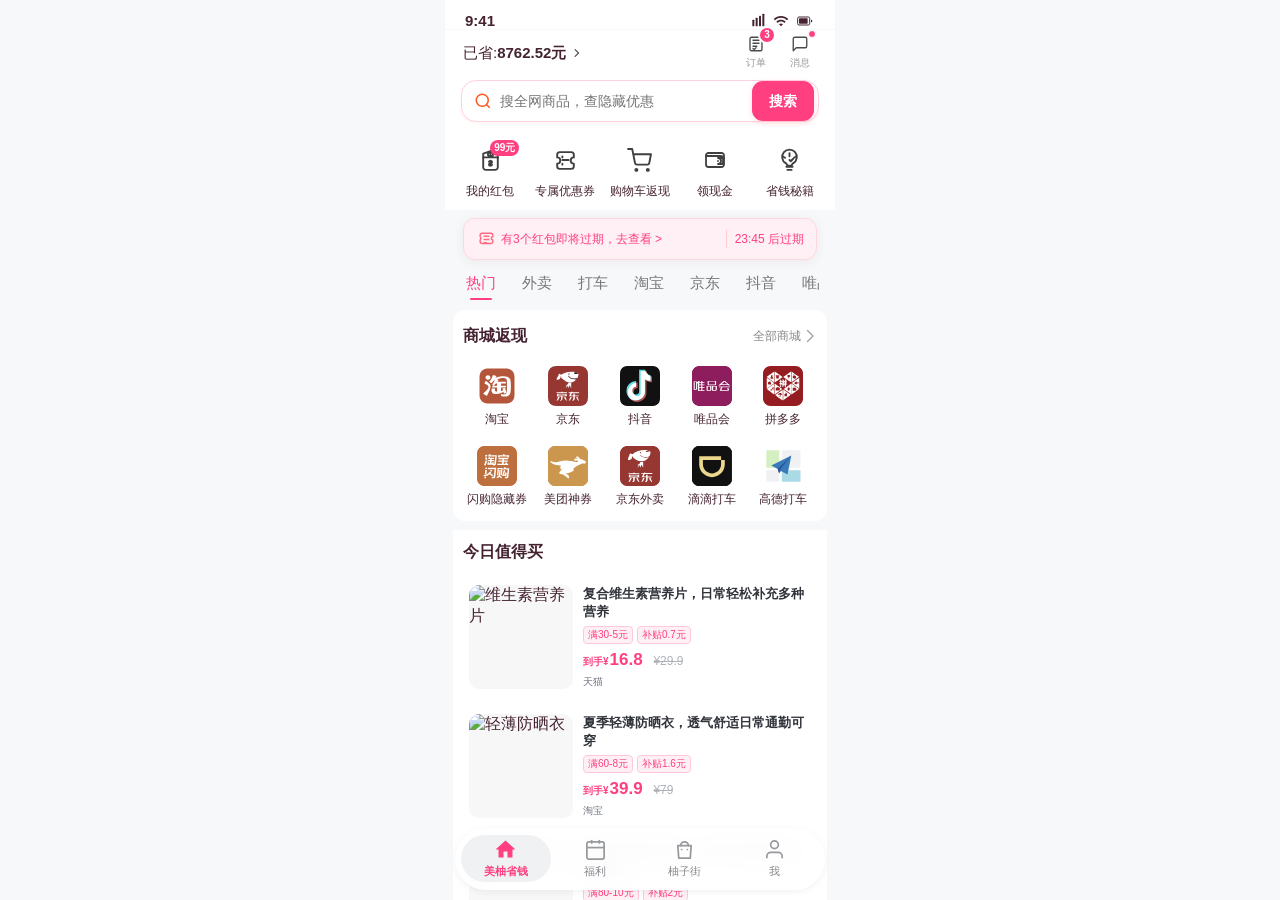
==== index.html @ 043bbef3 "feat: publish meiyou savings prototype" ====
<!DOCTYPE html>
<html lang="zh-CN">
<head>
<meta charset="UTF-8">
<meta name="viewport" content="width=device-width, initial-scale=1.0, maximum-scale=1.0, user-scalable=no">
<title>美柚省钱</title>
<link rel="stylesheet" href="src/styles/modules/base.css">
<link rel="stylesheet" href="src/styles/components/global-header-actions.css">
<link rel="stylesheet" href="src/styles/modules/life.css">
<link rel="stylesheet" href="src/styles/modules/home.css">
<link rel="stylesheet" href="src/styles/modules/mall.css">
<link rel="stylesheet" href="src/styles/modules/subsidy.css">
<link rel="stylesheet" href="src/styles/modules/mine.css">
<link rel="stylesheet" href="src/styles/modules/wallet.css">
<link rel="stylesheet" href="src/styles/modules/pending-orders.css">
<link rel="stylesheet" href="src/styles/modules/withdrawn-details.css">
<link rel="stylesheet" href="src/styles/modules/cashback-red-packets.css">
<link rel="stylesheet" href="src/styles/modules/exclusive-coupon.css">
<link rel="stylesheet" href="src/styles/modules/exclusive-coupon-overrides.css">
<link rel="stylesheet" href="src/styles/modules/states.css">
<!-- Consolidated styles provide the base; the theme layer intentionally loads last. -->
<link rel="stylesheet" href="src/styles/app.css">
<link rel="stylesheet" href="src/styles/modules/theme.css">
<link rel="stylesheet" href="src/styles/modules/search.css">
<link rel="stylesheet" href="src/styles/modules/product-detail.css">
</head>
<body>

<div class="status-bar">
  <span>9:41</span>
  <div class="status-icons">
    <svg viewBox="0 0 24 24" width="16" height="16" fill="currentColor"><rect x="2" y="10" width="3" height="10" rx="1"/><rect x="7" y="7" width="3" height="13" rx="1"/><rect x="12" y="4" width="3" height="16" rx="1"/><rect x="17" y="1" width="3" height="19" rx="1"/></svg>
    <svg viewBox="0 0 24 24" width="16" height="16" fill="currentColor"><path d="M1 9l2 2c4.97-4.97 13.03-4.97 18 0l2-2C16.93 2.93 7.08 2.93 1 9zm8 8l3 3 3-3c-1.65-1.66-4.34-1.66-6 0zm-4-4l2 2c2.76-2.76 7.24-2.76 10 0l2-2C15.14 9.14 8.87 9.14 5 13z"/></svg>
    <svg viewBox="0 0 24 24" width="20" height="16" fill="none" stroke="currentColor" stroke-width="1.5"><rect x="1" y="6" width="18" height="12" rx="2"/><rect x="3" y="8" width="13" height="8" rx="1" fill="currentColor" stroke="none"/><path d="M21 10v4a2 2 0 000-4z" fill="currentColor" stroke="none"/></svg>
  </div>
</div>

<div class="header">
  <div class="savings">已省: <strong>8762.52元</strong><span class="savings-chevron" aria-hidden="true"><svg viewBox="0 0 16 16" fill="none"><path d="m5.5 3.5 4.5 4.5-4.5 4.5"/></svg></span></div>
</div>

<div class="search-bar">
  <div class="search-inner">
    <svg viewBox="0 0 24 24" width="18" height="18" fill="none" stroke="#aaa" stroke-width="2"><circle cx="11" cy="11" r="8"/><line x1="21" y1="21" x2="16.65" y2="16.65"/></svg>
    <input type="text" placeholder="搜全网商品，查隐藏优惠" readonly>
    <svg class="search-camera" viewBox="0 0 24 24" fill="none" stroke="currentColor" stroke-width="1.8" stroke-linecap="round" stroke-linejoin="round" aria-label="拍照搜索"><path d="M4 7h3l1.5-2h7L17 7h3a2 2 0 0 1 2 2v9a2 2 0 0 1-2 2H4a2 2 0 0 1-2-2V9a2 2 0 0 1 2-2Z"/><circle cx="12" cy="13" r="3.5"/></svg>
    <button class="search-btn">搜索</button>
  </div>
</div>

<!-- 底部导航对应的页面内容 -->
<div id="page-home" class="tab-page active">
<div class="content">

<div class="quick-nav">
  <div class="quick-nav-grid">
    <div class="nav-item">
      <div class="nav-icon">
        <svg viewBox="0 0 24 24" fill="none" stroke="currentColor" stroke-width="1.8" stroke-linecap="round" stroke-linejoin="round" aria-label="我的红包"><path d="M5 5.5 12 3l7 2.5v13A2.5 2.5 0 0 1 16.5 21h-9A2.5 2.5 0 0 1 5 18.5v-13Z"/><path d="M5 9h14M12 3v6M9.5 6.2c0-1 .8-1.8 1.8-1.8.3 0 .5.1.7.2.2-.1.4-.2.7-.2 1 0 1.8.8 1.8 1.8 0 1.2-1.5 1.8-2.5 2-1-.2-2.5-.8-2.5-2Z"/><path d="M12 12.2v4.2M10.5 13.2c.4-.7 1-.9 1.5-.9.8 0 1.5.5 1.5 1.2s-.7 1.2-1.5 1.2-1.5.5-1.5 1.2.7 1.2 1.5 1.2c.6 0 1.2-.3 1.5-.9"/></svg>
        <span class="badge">99元</span>
      </div>
      <span class="nav-label">我的红包</span>
    </div>
    <div class="nav-item">
      <div class="nav-icon">
        <svg viewBox="0 0 24 24" fill="none" stroke="currentColor" stroke-width="1.7" stroke-linecap="round" stroke-linejoin="round" aria-label="购物券"><path d="M4 6.5A2.5 2.5 0 0 1 6.5 4h11A2.5 2.5 0 0 1 20 6.5V9a2.5 2.5 0 0 0 0 6v2.5a2.5 2.5 0 0 1-2.5 2.5h-11A2.5 2.5 0 0 1 4 17.5V15a2.5 2.5 0 0 0 0-6Z"/><path d="M9 8v1M9 15v1M9 11.5h6"/></svg>
      </div>
      <span class="nav-label">专属优惠券</span>
    </div>
    <div class="nav-item">
      <div class="nav-icon">
        <svg viewBox="0 0 24 24" fill="none" stroke="currentColor" stroke-width="1.5">
          <circle cx="9" cy="21" r="1"/>
          <circle cx="20" cy="21" r="1"/>
          <path d="M1 1h4l2.68 13.39a2 2 0 0 0 2 1.61h9.72a2 2 0 0 0 2-1.61L23 6H6"/>
        </svg>
      </div>
      <span class="nav-label">购物车返现</span>
    </div>
    <div class="nav-item">
      <div class="nav-icon">
        <svg viewBox="0 0 24 24" fill="none" stroke="currentColor" stroke-width="1.5">
          <path d="M3 7.5A2.5 2.5 0 0 1 5.5 5h13A2.5 2.5 0 0 1 21 7.5v9a2.5 2.5 0 0 1-2.5 2.5h-13A2.5 2.5 0 0 1 3 16.5z"/>
          <path d="M3 8h14.5A2.5 2.5 0 0 1 20 10.5V16h-5a3 3 0 0 0 0-6h6M15 13h.01"/>
        </svg>
      </div>
      <span class="nav-label">领现金</span>
    </div>
    <div class="nav-item">
      <div class="nav-icon">
        <svg viewBox="0 0 24 24" fill="none" stroke="currentColor" stroke-width="1.8" stroke-linecap="round" stroke-linejoin="round" aria-label="省钱秘籍">
          <path d="M9 18h6M10 21h4"/>
          <path d="M8.3 14.5A7 7 0 1 1 15.7 14.5c-.9.7-1.5 1.5-1.7 2.5h-4c-.2-1-.8-1.8-1.7-2.5Z"/>
          <path d="M12 5v3M5.6 8.2l2.1 1.2M18.4 8.2l-2.1 1.2M12 11.5l1.2 1.2 2.3-2.4"/>
        </svg>
      </div>
      <span class="nav-label">省钱秘籍</span>
    </div>
  </div>
</div>

<div class="alert-banner">
  <span class="alert-text"><span class="alert-icon alert-coupon" aria-hidden="true"><svg viewBox="0 0 24 24" fill="none"><path d="M4 6.5A2.5 2.5 0 0 1 6.5 4h11A2.5 2.5 0 0 1 20 6.5v2a2 2 0 0 0 0 4v2a2.5 2.5 0 0 1-2.5 2.5h-11A2.5 2.5 0 0 1 4 14.5v-2a2 2.5 0 0 0 0-4v-2Z"/><path d="M9 8h6M9 12h6M9 16h3"/></svg></span>有3个红包即将过期，去查看 &gt;</span>
  <span class="alert-time">23:45 后过期</span>
</div>

<div class="category-tabs">
  <div class="tabs-row" id="categoryTabs">
    <span class="tab active" data-panel="panel-hot">热门</span>
    <span class="tab" data-panel="panel-waimai">外卖</span>
    <span class="tab" data-panel="panel-dache">打车</span>
    <span class="tab" data-panel="panel-taobao">淘宝</span>
    <span class="tab" data-panel="panel-jd">京东</span>
    <span class="tab" data-panel="panel-douyin">抖音</span>
    <span class="tab" data-panel="panel-vip">唯品会</span>
  </div>
</div>

<div id="panel-hot" class="tab-page active">
  <div class="section-card platform-entry-card">
    <div class="section-title home-section-heading">
      <span>商城返现</span>
      <button class="home-section-more" type="button">全部商城 <span class="home-inline-arrow" aria-hidden="true"><svg viewBox="0 0 14 22" fill="none"><path d="m4.5 5.5 5.5 5.5-5.5 5.5"/></svg></span></button>
    </div>
    <div class="icon-grid">
      <div class="icon-item"><div class="app-icon platform-icon"><img class="user-svg-icon" src="taobao.svg" alt="淘宝"></div><span class="icon-label">淘宝</span></div>
      <div class="icon-item"><div class="app-icon platform-icon"><img class="user-svg-icon" src="jd.svg" alt="京东"></div><span class="icon-label">京东</span></div>
      <div class="icon-item"><div class="app-icon platform-icon"><img class="user-svg-icon" src="douyin.svg" alt="抖音"></div><span class="icon-label">抖音</span></div>
      <div class="icon-item"><div class="app-icon platform-icon"><img class="user-svg-icon" src="vip.svg" alt="唯品会"></div><span class="icon-label">唯品会</span></div>
      <div class="icon-item"><div class="app-icon platform-icon"><img class="user-svg-icon" src="pinduoduo.svg" alt="拼多多"></div><span class="icon-label">拼多多</span></div>
    </div>
    <div class="icon-grid platform-entry-grid-second-row">
      <div class="icon-item"><div class="app-icon platform-icon"><img class="user-svg-icon" src="taobao-shanggou.svg" alt="闪购隐藏券"></div><span class="icon-label">闪购隐藏券</span></div>
      <div class="icon-item"><div class="app-icon platform-icon"><img class="user-svg-icon" src="meituan-waimai.svg" alt="美团神券"></div><span class="icon-label">美团神券</span></div>
      <div class="icon-item"><div class="app-icon platform-icon"><img class="user-svg-icon" src="jd-waimai.svg" alt="京东外卖"></div><span class="icon-label">京东外卖</span></div>
      <div class="icon-item"><div class="app-icon platform-icon"><img class="user-svg-icon" src="didi.svg" alt="滴滴打车"></div><span class="icon-label">滴滴打车</span></div>
      <div class="icon-item"><div class="app-icon platform-icon"><img class="user-svg-icon" src="gaode-dache.svg" alt="高德打车"></div><span class="icon-label">高德打车</span></div>
    </div>
  </div>
  <div class="section-card">
    <div class="section-title">今日值得买</div>
    <div class="home-product-feed">
      <article class="home-product-card">
        <div class="home-product-image"><img src="https://images.unsplash.com/photo-1584308666744-24d5c474f2ae?auto=format&amp;fit=crop&amp;w=500&amp;q=80" alt="维生素营养片"></div>
        <div class="home-product-body">
          <div class="home-product-name">复合维生素营养片，日常轻松补充多种营养</div>
          <div class="home-product-tags"><span>满30-5元</span><span>补贴0.7元</span></div>
          <div class="home-product-bottom"><div class="home-product-price"><small>到手¥</small>16.8 <span class="home-product-original">¥29.9</span></div></div>
          <div class="home-product-meta"><span class="home-product-channel"><span class="home-product-source">天猫</span></span></div>
        </div>
      </article>
      <article class="home-product-card">
        <div class="home-product-image"><img src="https://images.unsplash.com/photo-1600857544200-b2f666a9a2ec?auto=format&amp;fit=crop&amp;w=500&amp;q=80" alt="轻薄防晒衣"></div>
        <div class="home-product-body">
          <div class="home-product-name">夏季轻薄防晒衣，透气舒适日常通勤可穿</div>
          <div class="home-product-tags"><span>满60-8元</span><span>补贴1.6元</span></div>
          <div class="home-product-bottom"><div class="home-product-price"><small>到手¥</small>39.9 <span class="home-product-original">¥79</span></div></div>
          <div class="home-product-meta"><span class="home-product-channel"><span class="home-product-source">淘宝</span></span></div>
        </div>
      </article>
      <article class="home-product-card">
        <div class="home-product-image"><img src="https://images.unsplash.com/photo-1556228578-8c89e6adf883?auto=format&amp;fit=crop&amp;w=500&amp;q=80" alt="护肤洁面套装"></div>
        <div class="home-product-body">
          <div class="home-product-name">温和洁面护肤套装，清爽不紧绷适合日常使用</div>
          <div class="home-product-tags"><span>满80-10元</span><span>补贴2元</span></div>
          <div class="home-product-bottom"><div class="home-product-price"><small>到手¥</small>49 <span class="home-product-original">¥89</span></div></div>
          <div class="home-product-meta"><span class="home-product-channel"><span class="home-product-source">京东</span></span></div>
        </div>
      </article>
      <article class="home-product-card">
        <div class="home-product-image"><img src="https://images.unsplash.com/photo-1583947215259-38e31be8751f?auto=format&amp;fit=crop&amp;w=500&amp;q=80" alt="家居收纳用品"></div>
        <div class="home-product-body">
          <div class="home-product-name">桌面收纳盒组合，简洁好用让小空间更整齐</div>
          <div class="home-product-tags"><span>满20-3元</span><span>补贴0.5元</span></div>
          <div class="home-product-bottom"><div class="home-product-price"><small>到手¥</small>12.9 <span class="home-product-original">¥25.9</span></div></div>
          <div class="home-product-meta"><span class="home-product-channel"><span class="home-product-source">拼多多</span></span></div>
        </div>
      </article>
      <article class="home-product-card">
        <div class="home-product-image"><img src="https://images.unsplash.com/photo-1608248543803-ba4f8c70ae0b?auto=format&amp;fit=crop&amp;w=500&amp;q=80" alt="身体护理乳"></div>
        <div class="home-product-body">
          <div class="home-product-name">清爽身体乳，细腻滋润不黏腻的日常护理选择</div>
          <div class="home-product-tags"><span>满50-6元</span><span>补贴1.3元</span></div>
          <div class="home-product-bottom"><div class="home-product-price"><small>到手¥</small>32.5 <span class="home-product-original">¥59</span></div></div>
          <div class="home-product-meta"><span class="home-product-channel"><span class="home-product-source">唯品会</span></span></div>
        </div>
      </article>
      <article class="home-product-card">
        <div class="home-product-image"><img src="https://images.unsplash.com/photo-1542838132-92c53300491e?auto=format&amp;fit=crop&amp;w=500&amp;q=80" alt="休闲零食组合"></div>
        <div class="home-product-body">
          <div class="home-product-name">办公室休闲零食组合，追剧分享装方便囤货</div>
          <div class="home-product-tags"><span>满35-5元</span><span>补贴1元</span></div>
          <div class="home-product-bottom"><div class="home-product-price"><small>到手¥</small>24.9 <span class="home-product-original">¥45</span></div></div>
          <div class="home-product-meta"><span class="home-product-channel"><span class="home-product-source">抖音</span></span></div>
        </div>
      </article>
      <article class="home-product-card">
        <div class="home-product-image"><img src="https://images.unsplash.com/photo-1556911220-bff31c812dba?auto=format&amp;fit=crop&amp;w=500&amp;q=80" alt="厨房收纳用品"></div>
        <div class="home-product-body">
          <div class="home-product-name">厨房置物收纳架，台面整洁好拿取不占空间</div>
          <div class="home-product-tags"><span>满30-4元</span><span>补贴0.8元</span></div>
          <div class="home-product-bottom"><div class="home-product-price"><small>到手¥</small>18.9 <span class="home-product-original">¥39.9</span></div></div>
          <div class="home-product-meta"><span class="home-product-channel"><span class="home-product-source">淘宝闪购</span></span></div>
        </div>
      </article>
      <article class="home-product-card">
        <div class="home-product-image"><img src="https://images.unsplash.com/photo-1585232351009-aa87416fca90?auto=format&amp;fit=crop&amp;w=500&amp;q=80" alt="便携保温杯"></div>
        <div class="home-product-body">
          <div class="home-product-name">便携保温杯，通勤随身携带轻巧不漏水</div>
          <div class="home-product-tags"><span>满50-6元</span><span>补贴1.2元</span></div>
          <div class="home-product-bottom"><div class="home-product-price"><small>到手¥</small>29.9 <span class="home-product-original">¥69</span></div></div>
          <div class="home-product-meta"><span class="home-product-channel"><span class="home-product-source">京东</span></span></div>
        </div>
      </article>
      <article class="home-product-card">
        <div class="home-product-image"><img src="https://images.unsplash.com/photo-1556228720-195a672e8a03?auto=format&amp;fit=crop&amp;w=500&amp;q=80" alt="护手霜礼盒"></div>
        <div class="home-product-body">
          <div class="home-product-name">滋润护手霜礼盒，清新香气适合随身补涂</div>
          <div class="home-product-tags"><span>满40-5元</span><span>补贴1元</span></div>
          <div class="home-product-bottom"><div class="home-product-price"><small>到手¥</small>25 <span class="home-product-original">¥49</span></div></div>
          <div class="home-product-meta"><span class="home-product-channel"><span class="home-product-source">唯品会</span></span></div>
        </div>
      </article>
      <article class="home-product-card">
        <div class="home-product-image"><img src="https://images.unsplash.com/photo-1540518614846-7eded433c457?auto=format&amp;fit=crop&amp;w=500&amp;q=80" alt="柔软家居四件套"></div>
        <div class="home-product-body">
          <div class="home-product-name">柔软亲肤家居四件套，舒适睡眠换季好选择</div>
          <div class="home-product-tags"><span>满100-15元</span><span>补贴2.4元</span></div>
          <div class="home-product-bottom"><div class="home-product-price"><small>到手¥</small>59.9 <span class="home-product-original">¥129</span></div></div>
          <div class="home-product-meta"><span class="home-product-channel"><span class="home-product-source">拼多多</span></span></div>
        </div>
      </article>
    </div>
  </div>
</div>

<div id="panel-waimai" class="tab-page">
  <div class="waimai-page">
    <section class="waimai-section">
      <div class="waimai-section-head"><span class="waimai-head-icon"><svg viewBox="0 0 24 24"><path d="M7 3h10l2 3v14H5V6l2-3Zm0 5h10M9 3v5m6-5v5"/></svg></span><strong>天降红包</strong><small>手慢无</small></div>
      <div class="waimai-red-grid">
        <article class="waimai-red-card">
          <span class="waimai-brand"><img src="taobao-shanggou.svg" alt="淘宝闪购">淘宝闪购</span>
          <div class="waimai-red-copy"><span class="label">最高</span><b><small>¥</small>14</b><p>满15元立减</p></div>
          <button class="waimai-claim" type="button">马上抢</button>
        </article>
        <article class="waimai-red-card">
          <span class="waimai-brand"><img src="meituan-waimai.svg" alt="美团外卖">美团外卖</span>
          <div class="waimai-red-copy"><span class="label">最高</span><b><small>¥</small>288</b><p>惊喜红包</p></div>
          <button class="waimai-claim" type="button">马上抢</button>
        </article>
      </div>
    </section>

    <section class="waimai-section">
      <div class="waimai-section-head"><span class="waimai-head-icon waimai-head-icon-fire" aria-hidden="true"><svg viewBox="0 0 24 24" fill="none" stroke="currentColor" stroke-width="1.8" stroke-linecap="round" stroke-linejoin="round"><path d="M12.2 21c4.2 0 7.3-2.7 7.3-6.7 0-3.1-1.8-5.5-4.1-7.8.1 2-1 3.4-2.5 4.3.2-3.5-1.5-6.7-4.8-8.8.3 3.1-2.7 5.1-3.1 8.6C4.5 15.4 7.3 21 12.2 21Z"/><path d="M12 21c-1.9-1.1-2.8-2.7-2.6-4.5.1-1.1.7-2.1 1.8-3.1.2 1.2.8 2.1 1.8 2.7.9-.8 1.3-1.8 1.2-3.1 1.1 1.3 1.6 2.5 1.5 3.7-.2 1.9-1.4 3.5-3.7 4.3Z"/></svg></span><strong>今日必抢</strong></div>
      <div class="waimai-today-grid">
        <article class="waimai-feature">
          <span class="waimai-brand"><img src="meituan-waimai.svg" alt="甄选好店">甄选好店</span>
          <strong>¥13 <small style="font-size:11px;color:#a07e6c;">满28可用</small></strong>
          <p>大额神券直降</p>
          <span class="waimai-feature-button">GO <span class="home-inline-arrow" aria-hidden="true"><svg viewBox="0 0 14 22" fill="none"><path d="m4.5 5.5 5.5 5.5-5.5 5.5"/></svg></span></span>
        </article>
        <div class="waimai-side-grid">
          <article class="waimai-side-card green">
            <span class="waimai-brand"><img src="taobao-shanggou.svg" alt="奶茶免单卡">奶茶免单卡</span>
            <strong>限时立减</strong><span class="side-button">去看看 <span class="home-inline-arrow" aria-hidden="true"><svg viewBox="0 0 14 22" fill="none"><path d="m4.5 5.5 5.5 5.5-5.5 5.5"/></svg></span></span>
          </article>
          <article class="waimai-side-card yellow">
            <span class="waimai-brand"><img src="meituan-waimai.svg" alt="零食专场">零食专场</span>
            <strong>满18减18元</strong><span class="side-button">去看看 <span class="home-inline-arrow" aria-hidden="true"><svg viewBox="0 0 14 22" fill="none"><path d="m4.5 5.5 5.5 5.5-5.5 5.5"/></svg></span></span>
          </article>
        </div>
      </div>
    </section>

    <section class="waimai-section" style="padding:9px;">
      <div class="waimai-list">
        <article class="waimai-list-card">
          <div class="waimai-list-art"><img src="jd-waimai.svg" alt="京东外卖"></div>
          <div class="waimai-list-copy"><span class="source">京东外卖</span><strong>满15立减10元红包</strong></div>
          <button class="waimai-list-button" type="button">马上抢</button>
        </article>
        <article class="waimai-list-card">
          <div class="waimai-list-art"><img src="taobao-shanggou.svg" alt="淘宝闪购"></div>
          <div class="waimai-list-copy"><span class="source">淘宝闪购</span><strong>超市好物，爆款低价</strong></div>
          <button class="waimai-list-button" type="button">去捡漏</button>
        </article>
        <article class="waimai-list-card">
          <div class="waimai-list-art"><img src="taobao-shanggou.svg" alt="淘宝闪购"></div>
          <div class="waimai-list-copy"><span class="source">淘宝闪购</span><strong>夜宵免单，20:00开抢</strong></div>
          <button class="waimai-list-button" type="button">去看看</button>
        </article>
      </div>
    </section>
  </div>
</div>
<div id="panel-dache" class="tab-page">
  <div class="page-placeholder">打车优惠内容</div>
</div>
<div id="panel-taobao" class="tab-page">
  <div class="page-placeholder">淘宝专区内容</div>
</div>
<div id="panel-jd" class="tab-page">
  <div class="page-placeholder">京东专区内容</div>
</div>
<div id="panel-douyin" class="tab-page">
  <div class="page-placeholder">抖音专区内容</div>
</div>
<div id="panel-vip" class="tab-page">
  <div class="page-placeholder">唯品会专区内容</div>
</div>

</div><!-- end content -->
</div><!-- end page-home -->

<div id="page-life" class="tab-page">
  <div class="content" style="padding:0;background:#f5f5f5;overflow-y:auto;">
    <div class="life-new">
      <div class="life-top">
        <div class="life-location" id="lifeLocation" role="button" tabindex="0">
          <svg width="15" height="15" viewBox="0 0 24 24" fill="none" stroke="currentColor" stroke-width="2"><path d="M20 10c0 5-8 12-8 12S4 15 4 10a8 8 0 1 1 16 0Z"/><circle cx="12" cy="10" r="2.5"/></svg>
          <span id="locationText">集美区</span><span class="life-location-chevron" aria-hidden="true"><svg viewBox="0 0 12 12" fill="none"><path d="m3 4.5 3 3 3-3"/></svg></span>
        </div>
        <div class="life-search" role="search">
          <svg width="16" height="16" viewBox="0 0 24 24" fill="none" stroke="currentColor" stroke-width="2"><circle cx="11" cy="11" r="8"/><path d="m21 21-4-4"/></svg>
          <span id="lifeSearchText">搜附近商家和外卖</span>
          <button id="lifeSearchButton" type="button">搜索</button>
        </div>
      </div>

      <div class="life-banner">
        <div class="life-ad-copy">
          <span class="life-ad-kicker">美柚生活福利</span>
          <div class="life-banner-title">外卖返现，餐餐省</div>
          <div class="life-banner-sub">精选附近好店 · 下单即享优惠</div>
        </div>
        <div class="life-ad-art" aria-hidden="true"><svg viewBox="0 0 120 92" fill="none"><path d="M22 17h61l-6 49H29L22 17Z" fill="rgba(255,255,255,.22)"/><path d="M29 29h47M32 41h38M35 53h18" stroke="#fff" stroke-width="3" stroke-linecap="round" opacity=".9"/><circle cx="91" cy="25" r="17" fill="#fff" fill-opacity=".22"/><path d="M85 25h12M91 19v12" stroke="#fff" stroke-width="3" stroke-linecap="round"/><path d="m79 67 10 10 21-27" stroke="#fff" stroke-width="5" stroke-linecap="round" stroke-linejoin="round"/></svg></div>
      </div>

      <div class="life-tags">
        <div class="life-tags-row" id="lifeTags">
          <span class="life-tag active" data-type="全部">全部</span>
          <span class="life-tag" data-type="快餐简餐">快餐简餐</span>
          <span class="life-tag" data-type="全球美食">全球美食</span>
          <span class="life-tag" data-type="地方菜系">地方菜系</span>
          <span class="life-tag" data-type="火锅烧烤">火锅烧烤</span>
          <span class="life-tag" data-type="甜品饮品">甜品饮品</span>
        </div>
      </div>

      <div class="life-filters" id="lifeFilters">
        <span class="life-filter active" data-filter="推荐"><span>推荐</span><span class="life-filter-chevron" aria-hidden="true"><svg viewBox="0 0 12 12" fill="none"><path d="m3 4.5 3 3 3-3"/></svg></span></span>
        <span class="life-filter" data-filter="高返利"><svg class="life-filter-icon" viewBox="0 0 24 24" aria-hidden="true"><path d="M12.2 21c4.2 0 7.3-2.7 7.3-6.7 0-3.1-1.8-5.5-4.1-7.8.1 2-1 3.4-2.5 4.3.2-3.5-1.5-6.7-4.8-8.8.3 3.1-2.7 5.1-3.1 8.6C4.5 15.4 7.3 21 12.2 21Z"/><path d="M12 21c-1.9-1.1-2.8-2.7-2.6-4.5.1-1.1.7-2.1 1.8-3.1.2 1.2.8 2.1 1.8 2.7.9-.8 1.3-1.8 1.2-3.1 1.1 1.3 1.6 2.5 1.5 3.7-.2 1.9-1.4 3.5-3.7 4.3Z"/></svg> 高返利</span>
        <span class="life-filter" data-filter="无需评价">无需评价</span>
        <span class="life-filter" data-filter="附近3km">附近3km</span>
        <span class="life-filter-spacer"></span>
        <span class="life-filter" data-filter="筛选"><span>筛选</span><span class="life-filter-chevron" aria-hidden="true"><svg viewBox="0 0 12 12" fill="none"><path d="m3 4.5 3 3 3-3"/></svg></span></span>
      </div>

      <div class="life-section-title">附近商家 <span style="color:#ff6b35;font-size:12px;font-weight:500;">5元吃外卖</span></div>
      <div class="life-feed" id="lifeFeed">
        <div class="life-card" data-type="快餐简餐">
          <div class="life-card-image"><img src="https://images.unsplash.com/photo-1513104890138-7c749659a591?auto=format&fit=crop&w=180&q=80" alt="披萨美食"></div>
          <div class="life-card-main"><div class="life-card-name">灶北北·炖罐·盖码饭（软三店）</div><div class="life-card-meta"><span>京东外卖 · 17:00-20:00可抢</span><span>距您2.0km</span></div><div class="life-card-tags"><span class="life-card-tag">新人全额返</span><span class="life-card-tag">满20返20</span></div><div class="life-card-footer"><span class="life-card-return">还剩 <b>1份</b></span></div></div>
        </div>
        <div class="life-card" data-type="地方菜系">
          <div class="life-card-image"><img src="https://images.unsplash.com/photo-1563245372-f21724e3856d?auto=format&fit=crop&w=180&q=80" alt="米粉美食"></div>
          <div class="life-card-main"><div class="life-card-name">黄采采·桂林米粉（集美软件园店）</div><div class="life-card-meta"><span>美团 · 全天可抢</span><span>距您2.5km</span></div><div class="life-card-tags"><span class="life-card-tag">无实付要求</span><span class="life-card-tag green">新人返利</span></div><div class="life-card-footer"><span class="life-card-return">共 <b>2个活动</b></span></div></div>
        </div>
        <div class="life-card" data-type="火锅烧烤">
          <div class="life-card-image"><img src="https://images.unsplash.com/photo-1544025162-d76694265947?auto=format&fit=crop&w=180&q=80" alt="烧烤美食"></div>
          <div class="life-card-main"><div class="life-card-name">炭火烧烤·夜宵专场</div><div class="life-card-meta"><span>饿了么 · 18:00-23:59</span><span>距您1.8km</span></div><div class="life-card-tags"><span class="life-card-tag">满30返10</span><span class="life-card-tag green">高返利</span></div><div class="life-card-footer"><span class="life-card-return">还剩 <b>4份</b></span></div></div>
        </div>
        <div class="life-card" data-type="全球美食">
          <div class="life-card-image"><img src="https://images.unsplash.com/photo-1565299624946-b28f40a0ae38?auto=format&fit=crop&w=180&q=80" alt="意式披萨"></div>
          <div class="life-card-main"><div class="life-card-name">芝士工厂·手作披萨（万达店）</div><div class="life-card-meta"><span>美团 · 11:00-22:00可抢</span><span>距您2.2km</span></div><div class="life-card-tags"><span class="life-card-tag">满50返15</span><span class="life-card-tag green">高返利</span></div><div class="life-card-footer"><span class="life-card-return">还剩 <b>6份</b></span></div></div>
        </div>
        <div class="life-card" data-type="快餐简餐">
          <div class="life-card-image"><img src="https://images.unsplash.com/photo-1568901346375-23c9450c58cd?auto=format&fit=crop&w=180&q=80" alt="汉堡套餐"></div>
          <div class="life-card-main"><div class="life-card-name">麦香汉堡·超值双人套餐</div><div class="life-card-meta"><span>京东外卖 · 全天可抢</span><span>距您1.2km</span></div><div class="life-card-tags"><span class="life-card-tag">新人全额返</span><span class="life-card-tag green">无需评价</span></div><div class="life-card-footer"><span class="life-card-return">共 <b>3个活动</b></span></div></div>
        </div>
        <div class="life-card" data-type="甜品饮品">
          <div class="life-card-image"><img src="https://images.unsplash.com/photo-1551024601-bec78aea704b?auto=format&fit=crop&w=180&q=80" alt="甜品蛋糕"></div>
          <div class="life-card-main"><div class="life-card-name">甜心烘焙·下午茶蛋糕专场</div><div class="life-card-meta"><span>饿了么 · 12:00-21:30</span><span>距您2.8km</span></div><div class="life-card-tags"><span class="life-card-tag">满35返12</span><span class="life-card-tag green">新人返利</span></div><div class="life-card-footer"><span class="life-card-return">还剩 <b>8份</b></span></div></div>
        </div>
        <div class="life-card" data-type="地方菜系">
          <div class="life-card-image"><img src="https://images.unsplash.com/photo-1563245372-f21724e3856d?auto=format&fit=crop&w=180&q=80" alt="地方小吃"></div>
          <div class="life-card-main"><div class="life-card-name">老街小馆·家常菜外卖精选</div><div class="life-card-meta"><span>美团 · 10:30-20:30</span><span>距您3.0km</span></div><div class="life-card-tags"><span class="life-card-tag">满40返16</span><span class="life-card-tag green">无需评价</span></div><div class="life-card-footer"><span class="life-card-return">共 <b>2个活动</b></span></div></div>
        </div>
        <div class="life-card" data-type="火锅烧烤">
          <div class="life-card-image"><img src="https://images.unsplash.com/photo-1552566626-52f8b828add9?auto=format&fit=crop&w=180&q=80" alt="火锅餐厅"></div>
          <div class="life-card-main"><div class="life-card-name">沸腾火锅·双人套餐限时返</div><div class="life-card-meta"><span>京东外卖 · 16:00-22:00</span><span>距您2.6km</span></div><div class="life-card-tags"><span class="life-card-tag">满80返25</span><span class="life-card-tag green">高返利</span></div><div class="life-card-footer"><span class="life-card-return">还剩 <b>2份</b></span></div></div>
        </div>
        <div class="life-card" data-type="全球美食">
          <div class="life-card-image"><img src="https://images.unsplash.com/photo-1551183053-bf91a1d81141?auto=format&fit=crop&w=180&q=80" alt="意面美食"></div>
          <div class="life-card-main"><div class="life-card-name">意面时光·经典意式套餐</div><div class="life-card-meta"><span>饿了么 · 11:30-21:00</span><span>距您1.6km</span></div><div class="life-card-tags"><span class="life-card-tag">满45返15</span><span class="life-card-tag green">新人返利</span></div><div class="life-card-footer"><span class="life-card-return">还剩 <b>5份</b></span></div></div>
        </div>
      </div>
    </div>
    <!-- 搜索栏 -->
    <div style="background:#fff;padding:12px 16px 10px;display:flex;align-items:center;gap:10px;">
      <div style="flex:1;background:#f2f2f2;border-radius:20px;display:flex;align-items:center;padding:8px 12px;gap:6px;">
        <svg width="16" height="16" viewBox="0 0 24 24" fill="none" stroke="#999" stroke-width="2"><circle cx="11" cy="11" r="8"/><path d="m21 21-4.35-4.35"/></svg>
        <span style="font-size:14px;color:#999;">搜索生活服务</span>
      </div>
    </div>
    <!-- 主要服务图标 -->
    <div style="background:#fff;margin-top:8px;padding:16px 8px;">
      <div style="display:grid;grid-template-columns:repeat(5,1fr);gap:16px 0;">
        <!-- 外卖 -->
        <div style="display:flex;flex-direction:column;align-items:center;gap:6px;">
          <div style="width:48px;height:48px;border-radius:12px;background:linear-gradient(135deg,#ff6b35,#ff8c42);display:flex;align-items:center;justify-content:center;">
            <svg width="26" height="26" viewBox="0 0 24 24" fill="#fff"><path d="M12 2C8.13 2 5 5.13 5 9c0 5.25 7 13 7 13s7-7.75 7-13c0-3.87-3.13-7-7-7zm0 9.5c-1.38 0-2.5-1.12-2.5-2.5s1.12-2.5 2.5-2.5 2.5 1.12 2.5 2.5-1.12 2.5-2.5 2.5z"/></svg>
          </div>
          <span style="font-size:12px;color:#333;">外卖</span>
        </div>
        <!-- 打车 -->
        <div style="display:flex;flex-direction:column;align-items:center;gap:6px;">
          <div style="width:48px;height:48px;border-radius:12px;background:linear-gradient(135deg,#4facfe,#00f2fe);display:flex;align-items:center;justify-content:center;">
            <svg width="26" height="26" viewBox="0 0 24 24" fill="#fff"><path d="M18.92 6.01C18.72 5.42 18.16 5 17.5 5h-11c-.66 0-1.21.42-1.42 1.01L3 12v8c0 .55.45 1 1 1h1c.55 0 1-.45 1-1v-1h12v1c0 .55.45 1 1 1h1c.55 0 1-.45 1-1v-8l-2.08-5.99zM6.5 16c-.83 0-1.5-.67-1.5-1.5S5.67 13 6.5 13s1.5.67 1.5 1.5S7.33 16 6.5 16zm11 0c-.83 0-1.5-.67-1.5-1.5s.67-1.5 1.5-1.5 1.5.67 1.5 1.5-.67 1.5-1.5 1.5zM5 11l1.5-4.5h11L19 11H5z"/></svg>
          </div>
          <span style="font-size:12px;color:#333;">打车</span>
        </div>
        <!-- 酒店 -->
        <div style="display:flex;flex-direction:column;align-items:center;gap:6px;">
          <div style="width:48px;height:48px;border-radius:12px;background:linear-gradient(135deg,#f093fb,#f5576c);display:flex;align-items:center;justify-content:center;">
            <svg width="26" height="26" viewBox="0 0 24 24" fill="#fff"><path d="M7 13c1.66 0 3-1.34 3-3S8.66 7 7 7s-3 1.34-3 3 1.34 3 3 3zm12-6h-8v7H3V5H1v15h2v-3h18v3h2v-9c0-2.21-1.79-4-4-4z"/></svg>
          </div>
          <span style="font-size:12px;color:#333;">酒店</span>
        </div>
        <!-- 机票 -->
        <div style="display:flex;flex-direction:column;align-items:center;gap:6px;">
          <div style="width:48px;height:48px;border-radius:12px;background:linear-gradient(135deg,#43e97b,#38f9d7);display:flex;align-items:center;justify-content:center;">
            <svg width="26" height="26" viewBox="0 0 24 24" fill="#fff"><path d="M21 16v-2l-8-5V3.5c0-.83-.67-1.5-1.5-1.5S10 2.67 10 3.5V9l-8 5v2l8-2.5V19l-2 1.5V22l3.5-1 3.5 1v-1.5L13 19v-5.5l8 2.5z"/></svg>
          </div>
          <span style="font-size:12px;color:#333;">机票</span>
        </div>
        <!-- 火车票 -->
        <div style="display:flex;flex-direction:column;align-items:center;gap:6px;">
          <div style="width:48px;height:48px;border-radius:12px;background:linear-gradient(135deg,#fa709a,#fee140);display:flex;align-items:center;justify-content:center;">
            <svg width="26" height="26" viewBox="0 0 24 24" fill="#fff"><path d="M12 2c-4 0-8 .5-8 4v9.5C4 17.43 5.57 19 7.5 19L6 20.5v.5h12v-.5L16.5 19c1.93 0 3.5-1.57 3.5-3.5V6c0-3.5-3.58-4-8-4zm0 2c3.71 0 5.13.46 5.67 1H6.43C6.96 4.46 8.29 4 12 4zM6 7h5v3H6V7zm7 0h5v3h-5V7zm-7 5.5c.83 0 1.5.67 1.5 1.5s-.67 1.5-1.5 1.5S4.5 14.83 4.5 14 5.17 12.5 6 12.5zm12 0c.83 0 1.5.67 1.5 1.5s-.67 1.5-1.5 1.5-1.5-.67-1.5-1.5.67-1.5 1.5-1.5z"/></svg>
          </div>
          <span style="font-size:12px;color:#333;">火车票</span>
        </div>
        <!-- 电影 -->
        <div style="display:flex;flex-direction:column;align-items:center;gap:6px;">
          <div style="width:48px;height:48px;border-radius:12px;background:linear-gradient(135deg,#a18cd1,#fbc2eb);display:flex;align-items:center;justify-content:center;">
            <svg width="26" height="26" viewBox="0 0 24 24" fill="#fff"><path d="M18 3v2h-2V3H8v2H6V3H4v18h2v-2h2v2h8v-2h2v2h2V3h-2zM8 17H6v-2h2v2zm0-4H6v-2h2v2zm0-4H6V7h2v2zm10 8h-2v-2h2v2zm0-4h-2v-2h2v2zm0-4h-2V7h2v2z"/></svg>
          </div>
          <span style="font-size:12px;color:#333;">电影</span>
        </div>
        <!-- 美食 -->
        <div style="display:flex;flex-direction:column;align-items:center;gap:6px;">
          <div style="width:48px;height:48px;border-radius:12px;background:linear-gradient(135deg,#ffecd2,#fcb69f);display:flex;align-items:center;justify-content:center;">
            <svg width="26" height="26" viewBox="0 0 24 24" fill="#e8703a"><path d="M18.06 22.99h1.66c.84 0 1.53-.64 1.63-1.46L23 5.05h-5V1h-1.97v4.05h-4.97l.3 2.34c1.71.47 3.31 1.32 4.27 2.26 1.44 1.42 2.43 2.89 2.43 5.29v8.05zM1 21.99V21h15.03v.99c0 .55-.45 1-1.01 1H2.01c-.56 0-1.01-.45-1.01-1zm15.03-7c0-8-15.03-8-15.03 0h15.03zM1.02 17h15v2H1.02v-2z"/></svg>
          </div>
          <span style="font-size:12px;color:#333;">美食</span>
        </div>
        <!-- 超市 -->
        <div style="display:flex;flex-direction:column;align-items:center;gap:6px;">
          <div style="width:48px;height:48px;border-radius:12px;background:linear-gradient(135deg,#84fab0,#8fd3f4);display:flex;align-items:center;justify-content:center;">
            <svg width="26" height="26" viewBox="0 0 24 24" fill="#fff"><path d="M7 18c-1.1 0-1.99.9-1.99 2S5.9 22 7 22s2-.9 2-2-.9-2-2-2zM1 2v2h2l3.6 7.59-1.35 2.45c-.16.28-.25.61-.25.96C5 16.1 6.9 18 9 18h12v-2H9.42c-.14 0-.25-.11-.25-.25l.03-.12.9-1.63H19c.75 0 1.41-.41 1.75-1.03l3.58-6.49A1 1 0 0 0 23.45 5H5.21l-.94-2H1zm16 16c-1.1 0-1.99.9-1.99 2s.89 2 1.99 2 2-.9 2-2-.9-2-2-2z"/></svg>
          </div>
          <span style="font-size:12px;color:#333;">超市</span>
        </div>
        <!-- 充值 -->
        <div style="display:flex;flex-direction:column;align-items:center;gap:6px;">
          <div style="width:48px;height:48px;border-radius:12px;background:linear-gradient(135deg,#f6d365,#fda085);display:flex;align-items:center;justify-content:center;">
            <svg width="26" height="26" viewBox="0 0 24 24" fill="#fff"><path d="M20 4H4c-1.11 0-1.99.89-1.99 2L2 18c0 1.11.89 2 2 2h16c1.11 0 2-.89 2-2V6c0-1.11-.89-2-2-2zm0 14H4v-6h16v6zm0-10H4V6h16v2z"/></svg>
          </div>
          <span style="font-size:12px;color:#333;">充值</span>
        </div>
        <!-- 更多 -->
        <div style="display:flex;flex-direction:column;align-items:center;gap:6px;">
          <div style="width:48px;height:48px;border-radius:12px;background:#f2f2f2;display:flex;align-items:center;justify-content:center;">
            <svg width="26" height="26" viewBox="0 0 24 24" fill="#999"><path d="M6 10c-1.1 0-2 .9-2 2s.9 2 2 2 2-.9 2-2-.9-2-2-2zm12 0c-1.1 0-2 .9-2 2s.9 2 2 2 2-.9 2-2-.9-2-2-2zm-6 0c-1.1 0-2 .9-2 2s.9 2 2 2 2-.9 2-2-.9-2-2-2z"/></svg>
          </div>
          <span style="font-size:12px;color:#333;">更多</span>
        </div>
      </div>
    </div>
    <!-- 广告横幅 -->
    <div style="margin:8px 12px;border-radius:12px;overflow:hidden;background:linear-gradient(135deg,#ff6b81,#ff8e53);padding:16px;display:flex;justify-content:space-between;align-items:center;">
      <div>
        <div style="color:#fff;font-size:16px;font-weight:700;">会员专享优惠</div>
        <div style="color:rgba(255,255,255,0.85);font-size:13px;margin-top:4px;">外卖·打车·酒店 全场8折</div>
      </div>
      <div style="background:#fff;color:#ff6b81;border-radius:20px;padding:8px 16px;font-size:13px;font-weight:600;">立即领取</div>
    </div>
    <!-- 附近服务 -->
    <div style="background:#fff;margin-top:8px;padding:14px 16px;">
      <div style="font-size:15px;font-weight:600;color:#333;margin-bottom:12px;">附近服务</div>
      <div style="display:flex;flex-direction:column;gap:12px;">
        <div style="display:flex;align-items:center;gap:12px;padding-bottom:12px;border-bottom:1px solid #f5f5f5;">
          <div style="width:56px;height:56px;border-radius:10px;background:#ffe8e8;display:flex;align-items:center;justify-content:center;flex-shrink:0;">
            <svg width="30" height="30" viewBox="0 0 24 24" fill="#ff6b81"><path d="M12 2C8.13 2 5 5.13 5 9c0 5.25 7 13 7 13s7-7.75 7-13c0-3.87-3.13-7-7-7zm0 9.5c-1.38 0-2.5-1.12-2.5-2.5s1.12-2.5 2.5-2.5 2.5 1.12 2.5 2.5-1.12 2.5-2.5 2.5z"/></svg>
          </div>
          <div style="flex:1;">
            <div style="font-size:14px;font-weight:500;color:#333;">美食广场</div>
            <div style="font-size:12px;color:#999;margin-top:2px;">距您 320m · 营业中</div>
          </div>
          <div style="font-size:13px;color:#ff6b81;font-weight:500;">去逛逛</div>
        </div>
        <div style="display:flex;align-items:center;gap:12px;padding-bottom:12px;border-bottom:1px solid #f5f5f5;">
          <div style="width:56px;height:56px;border-radius:10px;background:#e8f4ff;display:flex;align-items:center;justify-content:center;flex-shrink:0;">
            <svg width="30" height="30" viewBox="0 0 24 24" fill="#4facfe"><path d="M19 3H5c-1.1 0-2 .9-2 2v14c0 1.1.9 2 2 2h14c1.1 0 2-.9 2-2V5c0-1.1-.9-2-2-2zm-7 3c1.93 0 3.5 1.57 3.5 3.5S13.93 13 12 13s-3.5-1.57-3.5-3.5S10.07 6 12 6zm7 13H5v-.23c0-.62.28-1.2.76-1.58C7.47 15.82 9.64 15 12 15s4.53.82 6.24 2.19c.48.38.76.97.76 1.58V19z"/></svg>
          </div>
          <div style="flex:1;">
            <div style="font-size:14px;font-weight:500;color:#333;">生活超市</div>
            <div style="font-size:12px;color:#999;margin-top:2px;">距您 580m · 营业中</div>
          </div>
          <div style="font-size:13px;color:#ff6b81;font-weight:500;">去逛逛</div>
        </div>
        <div style="display:flex;align-items:center;gap:12px;">
          <div style="width:56px;height:56px;border-radius:10px;background:#e8fff4;display:flex;align-items:center;justify-content:center;flex-shrink:0;">
            <svg width="30" height="30" viewBox="0 0 24 24" fill="#43e97b"><path d="M12 1L3 5v6c0 5.55 3.84 10.74 9 12 5.16-1.26 9-6.45 9-12V5l-9-4zm0 10.99h7c-.53 4.12-3.28 7.79-7 8.94V12H5V6.3l7-3.11v8.8z"/></svg>
          </div>
          <div style="flex:1;">
            <div style="font-size:14px;font-weight:500;color:#333;">健康药房</div>
            <div style="font-size:12px;color:#999;margin-top:2px;">距您 1.2km · 营业中</div>
          </div>
          <div style="font-size:13px;color:#ff6b81;font-weight:500;">去逛逛</div>
        </div>
      </div>
    </div>
    <!-- 热门活动 -->
    <div style="background:#fff;margin-top:8px;padding:14px 16px 16px;">
      <div style="font-size:15px;font-weight:600;color:#333;margin-bottom:12px;">热门活动</div>
      <div style="display:grid;grid-template-columns:1fr 1fr;gap:10px;">
        <div style="border-radius:10px;overflow:hidden;background:linear-gradient(135deg,#667eea,#764ba2);padding:14px;min-height:80px;display:flex;flex-direction:column;justify-content:space-between;">
          <div style="color:#fff;font-size:14px;font-weight:600;">外卖红包</div>
          <div style="color:rgba(255,255,255,0.8);font-size:12px;">满20减5</div>
        </div>
        <div style="border-radius:10px;overflow:hidden;background:linear-gradient(135deg,#f093fb,#f5576c);padding:14px;min-height:80px;display:flex;flex-direction:column;justify-content:space-between;">
          <div style="color:#fff;font-size:14px;font-weight:600;">打车优惠</div>
          <div style="color:rgba(255,255,255,0.8);font-size:12px;">新用户立减10元</div>
        </div>
        <div style="border-radius:10px;overflow:hidden;background:linear-gradient(135deg,#4facfe,#00f2fe);padding:14px;min-height:80px;display:flex;flex-direction:column;justify-content:space-between;">
          <div style="color:#fff;font-size:14px;font-weight:600;">酒店特惠</div>
          <div style="color:rgba(255,255,255,0.8);font-size:12px;">周末低至5折</div>
        </div>
        <div style="border-radius:10px;overflow:hidden;background:linear-gradient(135deg,#43e97b,#38f9d7);padding:14px;min-height:80px;display:flex;flex-direction:column;justify-content:space-between;">
          <div style="color:#fff;font-size:14px;font-weight:600;">机票特价</div>
          <div style="color:rgba(255,255,255,0.8);font-size:12px;">提前预订更优惠</div>
        </div>
      </div>
    </div>
    <div style="height:16px;"></div>
  </div>
</div>
<div id="page-haojia" class="tab-page">
  <div class="content">
    <div class="mall-page">
      <div class="mall-categories" aria-label="商城分类">
        <span class="mall-category active">推荐</span><span class="mall-category">母婴</span><span class="mall-category">美食</span><span class="mall-category">卫生巾</span><span class="mall-category">美妆</span><span class="mall-category">洗护</span><span class="mall-category">母婴好物</span>
      </div>
      <div class="mall-feed">
        <section class="mall-puzzle-banner" aria-label="好物拼图展位">
          <div class="mall-puzzle-main">
            <img src="https://images.unsplash.com/photo-1522335789203-aabd1fc54bc9?auto=format&fit=crop&w=760&q=85" alt="美妆好物精选">
            <div class="mall-puzzle-copy"><strong>今日好物拼图</strong><span>人气美妆 低至3折</span></div>
          </div>
          <div class="mall-puzzle-side">
            <div class="mall-puzzle-tile">
              <img src="https://images.unsplash.com/photo-1596462502278-27bfdc403348?auto=format&fit=crop&w=400&q=80" alt="口红彩妆优惠">
              <span>彩妆闪购</span><b>券后¥29.9</b>
            </div>
            <div class="mall-puzzle-tile">
              <img src="https://images.unsplash.com/photo-1556229010-6c3f2c9ca5f8?auto=format&fit=crop&w=400&q=80" alt="护肤套装优惠">
              <span>护肤套装</span><b>满99减30</b>
            </div>
          </div>
        </section>
        <article class="mall-product"><div class="mall-product-image"><img src="https://images.unsplash.com/photo-1584308666744-24d5c474f2ae?auto=format&fit=crop&w=500&q=80" alt="妇炎洁凝胶"></div><div class="mall-product-body"><div class="mall-product-identity">天猫 <b>|</b> 150元券</div><div class="mall-product-name">妇炎洁医用妇科凝胶抑菌正品 温和清洁护理</div><div class="mall-product-tags"><span class="mall-product-tag-gift">专享礼金3.07元</span><span class="mall-product-tag-rebate">再返0.28元</span></div><div class="mall-product-price"><small>到手¥</small>16.83</div><div class="mall-product-meta"><span>¥169.9</span><span>已售1000+</span></div></div></article>
        <article class="mall-product"><div class="mall-product-image"><img src="https://images.unsplash.com/photo-1600857544200-b2f666a9a2ec?auto=format&fit=crop&w=500&q=80" alt="洗衣液商品"></div><div class="mall-product-body"><div class="mall-product-identity">天猫 <b>|</b> 16元券</div><div class="mall-product-name">奥妙除菌除螨酵素洗衣液家庭装组合</div><div class="mall-product-tags"><span class="mall-product-tag-gift">专享礼金1.00元</span><span class="mall-product-tag-rebate">再返0.46元</span></div><div class="mall-product-price"><small>到手¥</small>35.01</div><div class="mall-product-meta"><span>¥62.9</span><span>已售20万+</span></div></div></article>
        <article class="mall-product"><div class="mall-product-image"><img src="https://images.unsplash.com/photo-1556228578-8c89e6adf883?auto=format&fit=crop&w=500&q=80" alt="护肤商品"></div><div class="mall-product-body"><div class="mall-product-identity">唯品会</div><div class="mall-product-name">温和保湿护肤套装，补水修护好价专享</div><div class="mall-product-tags"><span class="mall-product-tag-rebate">再返0.63元</span><span>限时特惠</span></div><div class="mall-product-price"><small>到手¥</small>49.9</div><div class="mall-product-meta"><span>¥99</span><span>已售8000+</span></div></div></article>
        <article class="mall-product"><div class="mall-product-image"><img src="https://images.unsplash.com/photo-1583947215259-38e31be8751f?auto=format&fit=crop&w=500&q=80" alt="纸品商品"></div><div class="mall-product-body"><div class="mall-product-identity">京东 <b>|</b> 大额优惠券</div><div class="mall-product-name">家庭装柔韧抽纸，整箱囤货日用纸品</div><div class="mall-product-tags"><span class="mall-product-tag-rebate">再返0.35元</span></div><div class="mall-product-price"><small>到手¥</small>29.9</div><div class="mall-product-meta"><span>¥59</span><span>已售3万+</span></div></div></article>
        <article class="mall-product"><div class="mall-product-image"><img src="https://images.unsplash.com/photo-1556228578-8c89e6adf883?auto=format&fit=crop&w=500&q=80" alt="洁面护肤商品"></div><div class="mall-product-body"><div class="mall-product-identity">淘宝 <b>|</b> 隐藏券</div><div class="mall-product-name">温和氨基酸洁面乳，清爽控油不紧绷日常护理</div><div class="mall-product-tags"><span class="mall-product-tag-rebate">再返0.52元</span><span>限时立减</span></div><div class="mall-product-price"><small>到手¥</small>24.8</div><div class="mall-product-meta"><span>¥49.9</span><span>已售1万+</span></div></div></article>
        <article class="mall-product"><div class="mall-product-image"><img src="https://images.unsplash.com/photo-1547887538-e3a2f32cb1cc?auto=format&fit=crop&w=500&q=80" alt="香水商品"></div><div class="mall-product-body"><div class="mall-product-identity">唯品会</div><div class="mall-product-name">清新淡香香水礼盒，轻盈花香适合日常通勤</div><div class="mall-product-tags"><span class="mall-product-tag-rebate">再返0.87元</span><span>品牌特卖</span><span>低至5折</span></div><div class="mall-product-price"><small>到手¥</small>59</div><div class="mall-product-meta"><span>¥129</span><span>已售5000+</span></div></div></article>
        <article class="mall-product"><div class="mall-product-image"><img src="https://images.unsplash.com/photo-1585232351009-aa87416fca90?auto=format&fit=crop&w=500&q=80" alt="保温杯商品"></div><div class="mall-product-body"><div class="mall-product-identity">京东</div><div class="mall-product-name">便携保温杯，轻量设计通勤随身携带不漏水</div><div class="mall-product-tags"><span class="mall-product-tag-gift">专享礼金1.20元</span><span class="mall-product-tag-rebate">再返0.41元</span><span>满减</span></div><div class="mall-product-price"><small>到手¥</small>29.9</div><div class="mall-product-meta"><span>¥69</span><span>已售9000+</span></div></div></article>
        <article class="mall-product"><div class="mall-product-image"><img src="https://images.unsplash.com/photo-1556911220-bff31c812dba?auto=format&fit=crop&w=500&q=80" alt="厨房收纳商品"></div><div class="mall-product-body"><div class="mall-product-identity">淘宝闪购</div><div class="mall-product-name">厨房置物收纳架，台面整洁好拿取不占空间</div><div class="mall-product-tags"><span class="mall-product-tag-gift">专享礼金1.00元</span><span class="mall-product-tag-rebate">再返0.24元</span><span>包邮</span></div><div class="mall-product-price"><small>到手¥</small>18.9</div><div class="mall-product-meta"><span>¥39.9</span><span>已售6000+</span></div></div></article>
        <article class="mall-product"><div class="mall-product-image"><img src="https://images.unsplash.com/photo-1542838132-92c53300491e?auto=format&fit=crop&w=500&q=80" alt="休闲零食商品"></div><div class="mall-product-body"><div class="mall-product-identity">抖音</div><div class="mall-product-name">办公室休闲零食组合，追剧分享装方便囤货</div><div class="mall-product-tags"><span class="mall-product-tag-rebate">再返0.73元</span><span>直播专享</span><span>立减</span></div><div class="mall-product-price"><small>到手¥</small>24.9</div><div class="mall-product-meta"><span>¥45</span><span>已售1万+</span></div></div></article>
        <article class="mall-product"><div class="mall-product-image"><img src="https://images.unsplash.com/photo-1523275335684-37898b6baf30?auto=format&fit=crop&w=500&q=80" alt="时尚手表商品"></div><div class="mall-product-body"><div class="mall-product-identity">拼多多</div><div class="mall-product-name">简约时尚石英手表，轻便百搭适合日常通勤</div><div class="mall-product-tags"><span class="mall-product-tag-gift">专享礼金2.40元</span><span class="mall-product-tag-rebate">再返0.58元</span><span>限时特价</span></div><div class="mall-product-price"><small>到手¥</small>39.9</div><div class="mall-product-meta"><span>¥89</span><span>已售7000+</span></div></div></article>
      </div>
    </div>
  </div>
</div>
<div id="page-butie" class="tab-page">
  <div class="content subsidy-content">
    <div class="subsidy-page">
      <section class="subsidy-hero">
        <div class="subsidy-hero-copy"><span>累计领取补贴</span><strong>31.21<small>元</small></strong><em>获得后7天内有效</em><p>可用现金补贴：<b>82.79元</b> <span>明细 &gt;</span></p></div>
        <div class="subsidy-hero-art" aria-hidden="true"><span class="subsidy-calendar"><svg viewBox="0 0 24 24" fill="none" stroke="currentColor" stroke-width="2.2" stroke-linecap="round" stroke-linejoin="round"><path d="m5 12.5 4.2 4.2L19 7"/></svg></span><span class="subsidy-coins"><svg viewBox="0 0 24 24" fill="none" stroke="currentColor" stroke-width="1.8" stroke-linecap="round" stroke-linejoin="round"><circle cx="12" cy="12" r="8.5"/><path d="M9.5 9.5c.5-.8 1.3-1.2 2.4-1.2 1.4 0 2.4.7 2.4 1.7 0 1.1-1 1.5-2.3 1.9-1.3.4-2.3.8-2.3 1.9 0 1 .9 1.7 2.4 1.7 1.1 0 1.9-.4 2.4-1.2M12 7v10"/></svg></span></div>
      </section>

      <section class="subsidy-checkin">
        <div class="subsidy-section-title"><div><strong>签到打卡，领下单现金补贴</strong><span>获得打卡现金补贴，下单和订单返现叠加到账</span></div><button type="button">规则 <b>?</b></button></div>
        <div class="subsidy-days">
          <div><div class="subsidy-day-card"><strong>¥ 0.09</strong><i aria-hidden="true"><svg viewBox="0 0 24 24" focusable="false"><path d="m5 12.5 4.2 4.2L19 7" /></svg></i></div><span>07.22</span></div><div class="missed"><div class="subsidy-day-card"><strong>¥ 0.10</strong><i aria-hidden="true"><svg viewBox="0 0 24 24" focusable="false"><path d="m5 12.5 4.2 4.2L19 7" /></svg></i><span class="subsidy-day-status">错过</span></div><span>07.23</span></div><div><div class="subsidy-day-card"><strong>¥ 0.11</strong><i aria-hidden="true"><svg viewBox="0 0 24 24" focusable="false"><path d="m5 12.5 4.2 4.2L19 7" /></svg></i></div><span>07.24</span></div><div><div class="subsidy-day-card"><strong>¥ 0.15</strong><i aria-hidden="true"><svg viewBox="0 0 24 24" focusable="false"><path d="m5 12.5 4.2 4.2L19 7" /></svg></i></div><span>07.25</span></div><div><div class="subsidy-day-card"><strong>¥ 0.15</strong><i aria-hidden="true"><svg viewBox="0 0 24 24" focusable="false"><path d="m5 12.5 4.2 4.2L19 7" /></svg></i></div><span>07.26</span></div><div><div class="subsidy-day-card"><strong>¥ 0.24</strong><i aria-hidden="true"><svg viewBox="0 0 24 24" focusable="false"><path d="m5 12.5 4.2 4.2L19 7" /></svg></i></div><span>07.27</span></div><div class="today"><div class="subsidy-day-card"><strong>¥ 0.20</strong><i aria-hidden="true"><svg viewBox="0 0 24 24" focusable="false"><path d="m5 12.5 4.2 4.2L19 7" /></svg></i></div><span>今天</span></div>
        </div>
        <button class="subsidy-order-button" type="button"><strong>去下单</strong><span>拿返现叠加补贴</span></button>
      </section>

      <section class="subsidy-benefits">
        <h2>福利</h2>
        <article class="benefit-row"><div class="benefit-icon benefit-icon-blue" aria-hidden="true"><svg viewBox="0 0 24 24"><path d="M7 4h10v16H7z"/><path d="M9.5 8h5M9.5 12h5M9.5 16h3"/></svg></div><div class="benefit-copy"><strong>粘贴商品拿奖励 <em>● 100</em></strong><span>每天粘贴拿金豆奖励，兑换现金红包</span></div><button class="benefit-button-muted" type="button">去签到</button></article>
        <article class="benefit-row"><div class="benefit-icon benefit-icon-gold" aria-hidden="true"><svg viewBox="0 0 24 24"><path d="m12 3 2.5 5.1 5.6.8-4.1 4 1 5.6-5-2.7-5 2.7-1-5.6-4.1-4 5.6-.8L12 3Z"/></svg></div><div class="benefit-copy"><strong>浏览柚子街商品找红包 <em>● 50</em></strong><span>每日限量发放，先到先得</span></div><button class="benefit-button-muted" type="button">去领取</button></article>
        <article class="benefit-row"><div class="benefit-icon benefit-icon-coral" aria-hidden="true"><svg viewBox="0 0 24 24"><path d="M5 7.5h14M7 4.5h10v15H7z"/><path d="M9 11h6M9 14.5h4"/></svg></div><div class="benefit-copy"><strong>晚餐补贴 <em>● 50</em></strong><span>从美柚省钱去点外卖，再瓜分现金</span></div><button class="benefit-button-muted" type="button">去领取</button></article>
        <article class="benefit-row"><div class="benefit-icon benefit-icon-coral" aria-hidden="true"><svg viewBox="0 0 24 24"><path d="M5 7.5h14M7 4.5h10v15H7z"/><path d="M9 11h6M9 14.5h4"/></svg></div><div class="benefit-copy"><strong>午餐补贴 <em>● 50</em></strong><span>从美柚省钱去点外卖，再瓜分现金</span></div><button class="benefit-button-muted" type="button">去瓜分</button></article>
        <article class="benefit-row"><div class="benefit-icon benefit-icon-gold" aria-hidden="true"><svg viewBox="0 0 24 24"><circle cx="10.5" cy="10.5" r="6.5"/><path d="m16 16 4 4M8 10.5h5"/></svg></div><div class="benefit-copy"><strong>搜索商品拿奖励 <em>● 100</em></strong><span>每天搜索拿金豆奖励，兑换现金红包</span></div><button class="benefit-button-muted" type="button">立即领取</button></article>
        <article class="benefit-row"><div class="benefit-icon benefit-icon-gold" aria-hidden="true"><svg viewBox="0 0 24 24"><circle cx="9" cy="9" r="3"/><circle cx="16.5" cy="10.5" r="2.5"/><path d="M3.5 19c.7-3 2.5-4.5 5.5-4.5s4.8 1.5 5.5 4.5M14 15c2.6-.2 4.6 1.1 5.5 4"/></svg></div><div class="benefit-copy"><strong>邀请好友 <em>● 8000</em></strong><span>邀请好友，一起拿现金</span></div><button class="benefit-button-muted" type="button">去邀请</button></article>
      </section>
    </div>
  </div>
</div>
<div id="page-mine" class="tab-page">
  <div class="content mine-content">
    <section class="mine-profile" aria-label="个人信息">
      <div class="mine-avatar" aria-hidden="true"><img src="avatar.png" alt=""></div>
      <div class="mine-profile-copy"><strong>zcbmmbv</strong></div>
      <div class="mine-top-actions" aria-label="快捷入口">
      <button class="mine-message-action" type="button" aria-label="消息"><span class="mine-profile-action-icon"><svg viewBox="0 0 24 24" fill="none" stroke="currentColor" stroke-width="1.8" stroke-linecap="round" stroke-linejoin="round" aria-hidden="true"><path d="M21 15a2 2 0 0 1-2 2H7l-4 4V5a2 2 0 0 1 2-2h14a2 2 0 0 1 2 2z"/></svg><b class="mine-message-badge" aria-hidden="true">99+</b></span><small>消息</small></button>
      <button type="button" aria-label="客服"><span class="mine-profile-action-icon"><svg viewBox="0 0 24 24" fill="none" stroke="currentColor" stroke-width="1.8" stroke-linecap="round" stroke-linejoin="round" aria-hidden="true"><path d="M4.5 13v-1a7.5 7.5 0 0 1 15 0v1"/><path d="M4.5 13a2 2 0 0 0 2 2h1.5v-5H6.5a2 2 0 0 0-2 2ZM19.5 13a2 2 0 0 1-2 2H16v-5h1.5a2 2 0 0 1 2 2Z"/><path d="M16 18c-.9.8-2.2 1.2-4 1.2"/></svg></span><small>客服</small></button>
      <button class="mine-settings-trigger" type="button" aria-label="设置" aria-expanded="false"><span class="mine-profile-action-icon"><svg viewBox="0 0 24 24" fill="none" stroke="currentColor" stroke-width="1.8" stroke-linecap="round" stroke-linejoin="round" aria-hidden="true"><path d="m12 3 1.1 1.9 2.2.5 1.8-1.1 1.6 1.6-1.1 1.8.5 2.2L20 11v2l-1.9 1.1-.5 2.2 1.1 1.8-1.6 1.6-1.8-1.1-2.2.5L12 21l-1.1-1.9-2.2-.5-1.8 1.1-1.6-1.6 1.1-1.8-.5-2.2L4 13v-2l1.9-1.1.5-2.2-1.1-1.8 1.6-1.6 1.8 1.1 2.2-.5L12 3Z"/><circle cx="12" cy="12" r="3"/></svg></span><small>设置</small></button>
      </div>
    </section>
    <section class="mine-wallet-card" aria-label="钱包">
      <div class="mine-wallet-header"><strong>钱包</strong></div>
      <div class="mine-wallet-grid">
        <div class="mine-wallet-item mine-wallet-withdrawable" role="button" tabindex="0"><strong>可提现余额</strong><b><span class="mine-wallet-currency">￥</span>867.25</b></div>
        <div class="mine-wallet-item mine-pending-orders-trigger" role="button" tabindex="0"><strong>即将到账</strong><b><span class="mine-wallet-currency">￥</span>2.25</b></div>
        <div class="mine-wallet-item mine-withdrawn-details-trigger" role="button" tabindex="0"><strong>已提现</strong><b><span class="mine-wallet-currency">￥</span>379</b></div>
      </div>
    </section>
    <div class="mine-assets-group">
      <section class="mine-benefits-card" aria-label="资产权益">
        <div class="mine-benefits-grid">
          <div class="mine-benefit-item mine-cashback-red-packets-trigger" role="button" tabindex="0"><strong>返现红包</strong><em>￥99.72<span class="mine-benefit-unit">元</span></em></div>
          <div class="mine-benefit-item mine-subsidy-trigger" role="button" tabindex="0"><strong>签到补贴</strong><em>2.36<span class="mine-benefit-unit">元</span></em></div>
          <div class="mine-benefit-item mine-exclusive-coupon-trigger" role="button" tabindex="0"><strong>专属优惠券</strong><em>18<span class="mine-benefit-unit">张</span></em></div>
          <div class="mine-benefit-item" role="button" tabindex="0"><strong>金豆</strong><em>8763</em></div>
        </div>
      </section>
    </div>
    <section class="mine-orders" aria-label="我的订单">
      <div class="mine-orders-header"><strong>我的订单</strong><span class="mine-recent-arrival" aria-label="最近到账 ￥0.19"><span id="mineRecentArrivalContent" class="mine-recent-arrival-content"><img id="mineRecentArrivalIcon" class="mine-recent-arrival-icon" src="taobao.svg" alt=""><span id="mineRecentArrivalText" class="mine-recent-arrival-text">￥0.19已到账</span></span></span><button type="button" aria-label="查看全部"><span class="mine-inline-arrow" aria-hidden="true"><svg viewBox="0 0 14 22" fill="none"><path d="m4.5 5.5 5.5 5.5-5.5 5.5"/></svg></span></button></div>
    </section>
    <section class="mine-entry-panel" aria-label="快捷入口">
      <div class="mine-entry-grid" aria-label="基础功能">
      <div class="mine-entry mine-entry-media" role="button" tabindex="0">
        <span class="mine-row-icon mine-entry-favorite" aria-hidden="true"><svg viewBox="0 0 24 24"><path d="M12 20s-7-4.2-8.7-8.5C2 8.1 4.2 5 7.2 5c1.9 0 3.6 1.1 4.8 2.5C13.2 6.1 14.9 5 16.8 5c3 0 5.2 3.1 3.9 6.5C19 15.8 12 20 12 20Z"/></svg></span>
        <strong><b>8</b>收藏</strong>
        <span class="mine-entry-products" aria-label="收藏商品"><img src="https://images.unsplash.com/photo-1584308666744-24d5c474f2ae?auto=format&amp;fit=crop&amp;w=120&amp;q=80" alt=""><img src="https://images.unsplash.com/photo-1556228578-8c89e6adf883?auto=format&amp;fit=crop&amp;w=120&amp;q=80" alt=""><img src="https://images.unsplash.com/photo-1600857544200-b2f666a9a2ec?auto=format&amp;fit=crop&amp;w=120&amp;q=80" alt=""><span class="mine-entry-products-more" role="button" aria-label="查看更多收藏商品">+5</span></span>
      </div>
      <div class="mine-entry mine-entry-media" role="button" tabindex="0">
        <span class="mine-row-icon mine-entry-history" aria-hidden="true"><svg viewBox="0 0 24 24"><path d="M4.5 12a7.5 7.5 0 1 0 2.2-5.3"/><path d="M4.5 5.5v4h4M12 8v4l2.5 1.5"/></svg></span>
        <strong><b>10</b>足迹</strong>
        <span class="mine-entry-products" aria-label="足迹商品"><img src="https://images.unsplash.com/photo-1583947215259-38e31be8751f?auto=format&amp;fit=crop&amp;w=120&amp;q=80" alt=""><img src="https://images.unsplash.com/photo-1542838132-92c53300491e?auto=format&amp;fit=crop&amp;w=120&amp;q=80" alt=""><img src="https://images.unsplash.com/photo-1585232351009-aa87416fca90?auto=format&amp;fit=crop&amp;w=120&amp;q=80" alt=""><span class="mine-entry-products-more" role="button" aria-label="查看更多足迹商品">+7</span></span>
      </div>
      <div class="mine-entry" role="button" tabindex="0"><span class="mine-row-icon mine-entry-cart" aria-hidden="true"><svg viewBox="0 0 24 24"><circle cx="9" cy="21" r="1"/><circle cx="20" cy="21" r="1"/><path d="M1 1h4l2.68 13.39a2 2 0 0 0 2 1.61h9.72a2 2 0 0 0 2-1.61L23 6H6"/></svg></span><strong>购物车返现</strong></div>
      <div class="mine-entry" role="button" tabindex="0"><span class="mine-row-icon mine-entry-cash" aria-hidden="true"><svg viewBox="0 0 24 24"><path d="M3 7.5A2.5 2.5 0 0 1 5.5 5h13A2.5 2.5 0 0 1 21 7.5v9a2.5 2.5 0 0 1-2.5 2.5h-13A2.5 2.5 0 0 1 3 16.5z"/><path d="M3 8h14.5A2.5 2.5 0 0 1 20 10.5V16h-5a3 3 0 0 1 0-6h6M15 13h.01"/></svg></span><strong>领现金</strong></div>
      <div class="mine-entry" role="button" tabindex="0"><span class="mine-row-icon mine-entry-guide" aria-hidden="true"><svg viewBox="0 0 24 24"><path d="M9 18h6M10 21h4"/><path d="M8.3 14.5A7 7 0 1 1 15.7 14.5c-.9.7-1.5 1.5-1.7 2.5h-4c-.2-1-.8-1.8-1.7-2.5Z"/><path d="M12 5v3M5.6 8.2l2.1 1.2M18.4 8.2l-2.1 1.2M12 11.5l1.2 1.2 2.3-2.4"/></svg></span><strong>省钱秘籍</strong></div>
      <div class="mine-entry" role="button" tabindex="0"><span class="mine-row-icon mine-icon-policy" aria-hidden="true"><svg viewBox="0 0 24 24"><path d="M12 21a9 9 0 1 0 0-18 9 9 0 0 0 0 18Z"/><path d="M9.7 9.3a2.4 2.4 0 1 1 4 1.8c-.9.6-1.7 1-1.7 2.2M12 16.7h.01"/></svg></span><strong>常见问题</strong></div>
      </div>
    </section>
    <section class="mine-marketing-panel" aria-label="营销资源区">
      <div class="mine-marketing-content">资源运营区</div>
    </section>
  </div>
</div>

<div id="page-wallet" class="tab-page wallet-page" aria-label="钱包"></div>
<div id="page-pending-orders" class="tab-page pending-orders-page" aria-label="返现订单"></div>
<div id="page-withdrawn-details" class="tab-page withdrawn-details-page" aria-label="收支明细"></div>
<div id="page-cashback-red-packets" class="tab-page cashback-red-packets-page" aria-label="我的返现红包"></div>
<div id="page-exclusive-coupon" class="tab-page exclusive-coupon-page" aria-label="我的优惠"></div>

<div id="page-mine-settings" class="tab-page mine-settings-page" aria-label="设置">
  <div class="mine-settings-page-header">
    <button class="mine-settings-back" type="button" aria-label="返回我的页面"><svg viewBox="0 0 24 24" fill="none" stroke="currentColor" stroke-width="1.8" stroke-linecap="round" stroke-linejoin="round" aria-hidden="true"><path d="m15 18-6-6 6-6"/></svg></button>
    <h1>设置</h1>
  </div>
  <section class="mine-settings-list" aria-label="设置项">
    <button class="mine-settings-row" type="button"><span>通知设置</span><span class="mine-chevron" aria-hidden="true"><svg viewBox="0 0 14 22" fill="none"><path d="m4.5 5.5 5.5 5.5-5.5 5.5"/></svg></span></button>
    <button class="mine-settings-row" type="button"><span>账户绑定设置</span><span class="mine-chevron" aria-hidden="true"><svg viewBox="0 0 14 22" fill="none"><path d="m4.5 5.5 5.5 5.5-5.5 5.5"/></svg></span></button>
    <button class="mine-settings-row" type="button"><span>帮助与反馈</span><span class="mine-chevron" aria-hidden="true"><svg viewBox="0 0 14 22" fill="none"><path d="m4.5 5.5 5.5 5.5-5.5 5.5"/></svg></span></button>
  </section>
  <section class="mine-settings-list mine-settings-privacy-list" aria-label="个人信息清单">
    <button class="mine-settings-row" type="button"><span>个人信息收集清单</span><span class="mine-chevron" aria-hidden="true"><svg viewBox="0 0 14 22" fill="none"><path d="m4.5 5.5 5.5 5.5-5.5 5.5"/></svg></span></button>
    <button class="mine-settings-row" type="button"><span>个人信息共享清单</span><span class="mine-chevron" aria-hidden="true"><svg viewBox="0 0 14 22" fill="none"><path d="m4.5 5.5 5.5 5.5-5.5 5.5"/></svg></span></button>
  </section>
</div>

<div id="page-search" class="tab-page search-page" aria-label="搜优惠">
  <div class="search-page-content">
    <header class="search-page-header">
      <button class="search-page-back" type="button" aria-label="返回首页">
        <svg viewBox="0 0 24 24" fill="none" stroke="currentColor" stroke-width="1.9" stroke-linecap="round" stroke-linejoin="round" aria-hidden="true"><path d="m15 18-6-6 6-6"/></svg>
      </button>
      <div class="search-page-brand" aria-label="美柚省钱">
        <span class="search-page-brand-mark" aria-hidden="true"><svg viewBox="0 0 32 32" fill="none"><circle cx="15" cy="17" r="11" fill="#ffd21c"/><path d="M9 8c2.3-3.4 6.1-4.3 9-2.5-1.8 2.6-4.8 4.1-9 2.5Z" fill="#67c84c"/><circle cx="22.5" cy="19.5" r="4.5" fill="#ff7952"/><circle cx="24" cy="18" r="1.2" fill="#fff"/></svg></span>
        <span>美柚省钱</span><i>·</i><strong>搜优惠拿返现</strong>
      </div>
      <span class="search-page-header-spacer" aria-hidden="true"></span>
    </header>

    <main class="search-page-main">
      <section class="search-form-card" aria-label="搜索优惠">
        <div class="search-form-field">
          <textarea id="searchOfferInput" rows="3" placeholder="粘贴商品链接 / 搜商品名称" aria-label="商品链接或商品名称"></textarea>
          <button id="searchPasteButton" class="search-paste-button" type="button">
            <svg viewBox="0 0 24 24" fill="none" stroke="currentColor" stroke-width="1.7" stroke-linecap="round" stroke-linejoin="round" aria-hidden="true"><path d="M9 5h6M9 3h6a1 1 0 0 1 1 1v2H8V4a1 1 0 0 1 1-1Z"/><rect x="5" y="5" width="14" height="16" rx="2"/><path d="M8 10h8M8 14h6"/></svg>
            粘贴
          </button>
        </div>
        <button id="searchOfferButton" class="search-offer-button" type="button">
          <svg viewBox="0 0 24 24" fill="none" stroke="currentColor" stroke-width="2" stroke-linecap="round" stroke-linejoin="round" aria-hidden="true"><circle cx="11" cy="11" r="7"/><path d="m20 20-4-4"/></svg>
          搜优惠
        </button>
      </section>

      <section class="search-history" aria-label="历史搜索">
        <div class="search-history-heading">
          <h2>历史搜索</h2>
          <button id="clearSearchHistory" type="button" aria-label="清空历史搜索">
            <svg viewBox="0 0 24 24" fill="none" stroke="currentColor" stroke-width="1.7" stroke-linecap="round" stroke-linejoin="round" aria-hidden="true"><path d="M4 7h16M10 11v6M14 11v6M6 7l1 13h10l1-13M9 7V4h6v3"/></svg>
          </button>
        </div>
        <div id="searchHistoryList" class="search-history-list">
          <button class="search-history-chip search-history-wide" type="button">高铁带娃神器！旅行玩具儿童仿真拉杆箱玩具过家...</button>
          <button class="search-history-chip search-history-wide" type="button">【淘宝】假一赔四 https://e.tb.cn/h.8chmSXPXZ...</button>
          <button class="search-history-chip" type="button">居家拖鞋</button>
          <button class="search-history-chip" type="button">绿福摩猫粮</button>
          <button class="search-history-chip" type="button">工程车</button>
          <button class="search-history-chip" type="button">厨房遮阳帘</button>
          <button class="search-history-chip search-history-long" type="button">长文本长文本长文本长文本</button>
          <button class="search-history-chip" type="button">拖鞋</button>
          <button class="search-history-chip" type="button">垃圾袋</button>
        </div>
      </section>
    </main>
  </div>
</div>

<div id="page-product-detail" class="tab-page product-detail-page" aria-label="商品详情">
  <div class="product-detail-content">
    <header class="product-detail-header">
      <div id="productDetailCarousel" class="product-detail-carousel" aria-label="商品图片轮播">
        <div id="productDetailHeroTrack" class="product-detail-hero-track">
          <img id="productDetailHeroImage" class="product-detail-hero-image" src="" alt="">
        </div>
        <div id="productDetailHeroDots" class="product-detail-hero-dots" aria-label="商品图片页码"></div>
        <span id="productDetailHeroCount" class="product-detail-hero-count" aria-live="polite">1/1</span>
      </div>
      <button class="product-detail-back" type="button" aria-label="返回柚子街">
        <svg viewBox="0 0 24 24" fill="none" stroke="currentColor" stroke-width="1.9" stroke-linecap="round" stroke-linejoin="round" aria-hidden="true"><path d="m15 18-6-6 6-6"/></svg>
      </button>
    </header>

    <main class="product-detail-main">
      <section class="product-detail-summary" aria-label="商品信息">
        <img id="productDetailImage" src="" alt="">
        <div class="product-detail-summary-copy">
          <h2><span class="product-detail-source" id="productDetailSource">天猫</span><span id="productDetailTitle"></span></h2>
          <div class="product-detail-price"><span>天猫价 <strong id="productDetailOriginalPrice">¥169.90</strong></span><span class="product-detail-store"><span id="productDetailStore">天猫旗舰店</span><i aria-hidden="true"></i><span id="productDetailSold">已售1000+</span></span></div>
        </div>
      </section>

      <section class="product-saving-exclusive" aria-labelledby="productSavingExclusiveTitle">
        <div class="product-saving-exclusive-heading">
          <img class="product-saving-exclusive-icon" src="src/assets/sheng-icon.svg" alt="" aria-hidden="true">
          <span class="product-hidden-coupon-copy"><strong id="productSavingExclusiveTitle">省钱专享</strong></span>
        </div>
        <button class="product-primary-offer" type="button">
          <strong id="productDetailCoupon">¥16</strong>
          <span><b>专享礼金</b><small>领取后下单自动抵扣</small></span>
          <em>立即领取</em>
        </button>
        <button id="productRebateTrigger" class="product-rebate-row" type="button" aria-haspopup="dialog" aria-controls="productRebateSheet">
          <span><b>下单预估再返</b></span><strong id="productDetailRebate">¥0.28</strong>
          <svg viewBox="0 0 24 24" fill="none" stroke="currentColor" stroke-width="1.9" stroke-linecap="round" stroke-linejoin="round" aria-hidden="true"><path d="m9 18 6-6-6-6"/></svg>
        </button>
      </section>
      <p class="product-saving-tip"><svg viewBox="0 0 1024 1024" aria-hidden="true"><path d="M766.848 966.784H272.128c-112.256 0-203.392-91.008-203.392-203.392V268.672C68.736 156.288 159.872 65.28 272.128 65.28h494.72C879.232 65.28 970.24 156.288 970.24 268.672v494.72c0 112.256-91.008 203.392-203.392 203.392z" fill="#FFBC31"/><path d="M741.376 389.888c0-118.528-99.328-214.528-221.824-214.528-122.496 0-221.824 96-221.824 214.528 0 69.504 34.176 131.2 87.168 170.368 42.88 31.744 67.84 82.048 67.84 135.296 0 12.16 9.856 22.016 22.016 22.016h89.6c12.16 0 22.016-9.856 22.016-22.016 0-53.248 24.96-103.68 67.84-135.296 52.992-39.168 87.168-100.864 87.168-170.368zM577.792 765.568h-116.608c-8.576 0-15.488-6.912-15.488-15.488 0-8.576 6.912-15.488 15.488-15.488h116.608c8.576 0 15.488 6.912 15.488 15.488 0 8.576-6.912 15.488-15.488 15.488z" fill="#FFFFFF"/><path d="M608 434.688H431.104c-8.576 0-15.488 6.912-15.488 15.488 0 8.576 6.912 15.488 15.488 15.488h72.96v192.384c0 8.576 6.912 15.488 15.488 15.488 8.576 0 15.488-6.912 15.488-15.488V465.664h72.96c8.576 0 15.488-6.912 15.488-15.488 0-8.576-6.912-15.488-15.488-15.488z" fill="#FFBC31"/><path d="M563.584 813.568h-88.192c-8.576 0-15.488-6.912-15.488-15.488 0-8.576 6.912-15.488 15.488-15.488h88.192c8.576 0 15.488 6.912 15.488 15.488 0 8.576-6.912 15.488-15.488 15.488zM545.664 856.704h-52.224c-8.576 0-15.488-6.912-15.488-15.488 0-8.576 6.912-15.488 15.488-15.488h52.224c8.576 0 15.488 6.912 15.488 15.488 0 8.448-6.912 15.488-15.488 15.488z" fill="#FFFFFF"/></svg><span>省钱技巧：先领专享礼金，再领优惠，叠加更省钱</span></p>

      <section class="product-offers" aria-label="优惠信息">
        <div class="product-offers-heading"><strong>找到8个隐藏优惠</strong><span>优惠总价值：800元</span></div>
        <div class="product-coupon-shell">
          <div class="product-coupon-group" aria-label="当前可领取的优惠券">
            <div class="product-coupon-row product-coupon-row-required"><i class="product-coupon-badge">必领</i><strong class="product-coupon-discount"><span><i>¥</i>7</span><small>满9元可用</small></strong><span><b>商品券</b><small class="product-coupon-required-copy">在商品详情页中领取<br>数量：10张</small></span></div>
            <div class="product-coupon-row"><strong class="product-coupon-discount"><span><i>¥</i>5</span><small>满39可用</small></strong><span><b>店铺关注券</b><small>关注店铺后领取</small></span></div>
            <div class="product-coupon-row"><strong class="product-coupon-discount"><span><i>¥</i>2</span><small>无使用门槛</small></strong><span><b>店铺券</b><small>在商品详情页中领取<br>数量：5张</small></span></div>
            <div class="product-coupon-row"><strong>15%</strong><span><b>政府补贴</b><small>是否可使用以实际页面为准</small></span></div>
          </div>
          <div id="productMoreCouponsList" class="product-more-coupons-list" hidden>
            <div class="product-coupon-row"><strong class="product-coupon-discount"><span><i>¥</i>5</span><small>无使用门槛</small></strong><span><b>超市加补购物券</b><small>部分用户可领，面额以实际领取为准</small></span></div>
            <div class="product-coupon-row"><strong class="product-coupon-discount"><span><i>¥</i>50</span><small>满399可用</small></strong><span><b>店铺会员券</b><small>部分用户可领取</small></span></div>
            <div class="product-coupon-row"><strong class="product-coupon-discount"><span><i>¥</i>2</span><small>无使用门槛</small></strong><span><b>88VIP专享立减</b><small>88VIP可用</small></span></div>
          </div>
          <button id="productMoreCouponsTrigger" class="product-more-coupons-trigger" type="button" aria-expanded="false" aria-controls="productMoreCouponsList"><span>更多优惠</span><svg viewBox="0 0 24 24" fill="none" stroke="currentColor" stroke-width="2" stroke-linecap="round" stroke-linejoin="round" aria-hidden="true"><path d="m6 9 6 6 6-6"/></svg></button>
          <button class="product-coupon-claim-button" type="button" data-coupon-claim>去抢券</button>
        </div>
        <button id="productOfferRulesTrigger" class="product-offers-notice" type="button" aria-haspopup="dialog" aria-controls="productOfferRulesPage">
          <span>隐藏券数量有限，以实际页面领取为准</span>
          <b>查看详情</b>
          <svg viewBox="0 0 24 24" fill="none" stroke="currentColor" stroke-width="1.8" stroke-linecap="round" stroke-linejoin="round" aria-hidden="true"><path d="m9 18 6-6-6-6"/></svg>
        </button>
        <p class="product-offer-activities">参与活动：官方立减3元 <i></i> 每件直降6元 <i></i> 88VIP95折 <i></i> 满2件8折</p>
      </section>
      <p class="product-detail-tip">最终返现金额受实际支付价格影响</p>
    </main>

    <footer class="product-detail-footer">
      <button id="productHomeButton" class="product-footer-icon-button" type="button" aria-label="返回首页">
        <svg viewBox="0 0 24 24" fill="none" stroke="currentColor" stroke-width="1.8" stroke-linecap="round" stroke-linejoin="round" aria-hidden="true"><path d="m3 10 9-7 9 7v10a1 1 0 0 1-1 1h-5v-6H9v6H4a1 1 0 0 1-1-1Z"/></svg>
        <span>首页</span>
      </button>
      <button id="productFavoriteButton" class="product-favorite-button" type="button" aria-label="收藏商品" aria-pressed="false">
        <svg viewBox="0 0 24 24" fill="none" stroke="currentColor" stroke-width="1.8" stroke-linecap="round" stroke-linejoin="round" aria-hidden="true"><path d="m12 3 2.78 5.63 6.22.91-4.5 4.39 1.06 6.2L12 17.2l-5.56 2.93 1.06-6.2L3 9.54l6.22-.91Z"/></svg>
        <span class="product-favorite-label">收藏</span>
      </button>
      <div class="product-order-action">
        <span class="product-order-coin-tip" role="status">淘金币叠加抵扣 ￥0.5元起</span>
        <button id="productOrderButton" type="button"><span>去下单</span><small hidden></small></button>
      </div>
    </footer>
  </div>
</div>

<section id="productOfferRulesPage" class="product-offer-rules-page" role="dialog" aria-modal="true" aria-labelledby="productOfferRulesTitle" hidden>
  <header class="product-offer-rules-header">
    <button id="productOfferRulesBack" type="button" aria-label="返回优惠信息">
      <svg viewBox="0 0 24 24" fill="none" stroke="currentColor" stroke-width="1.9" stroke-linecap="round" stroke-linejoin="round" aria-hidden="true"><path d="m15 18-6-6 6-6"/></svg>
    </button>
    <h1 id="productOfferRulesTitle">优惠领取说明</h1>
  </header>
  <main class="product-offer-rules-content">
    <section>
      <h2>优惠领取</h2>
      <p>点击“去抢券”后，将前往商品详情页查看并领取对应优惠。页面展示的优惠券可按实际情况领取和使用。</p>
    </section>
    <section>
      <h2>金额与资格</h2>
      <p>商家可能临时调整优惠金额、使用门槛或领取资格；部分优惠仅对符合条件的用户开放，具体以商品详情页展示为准。</p>
    </section>
    <section>
      <h2>参与活动</h2>
      <p>商品参与的活动及具体优惠，以商品详情页和结算页实际展示为准。</p>
    </section>
  </main>
</section>

<div id="productRebateSheet" class="product-rebate-sheet" role="dialog" aria-modal="true" aria-labelledby="productRebateTitle" hidden>
  <div class="product-rebate-backdrop" data-rebate-close></div>
  <section class="product-rebate-panel">
    <button class="product-rebate-close" type="button" aria-label="关闭" data-rebate-close>×</button>
    <strong id="productRebateAmount">¥0.28</strong>
    <h2 id="productRebateTitle">买后再返</h2>
    <div class="product-rebate-breakdown">
      <div><b id="productRebateBase">¥0.18</b><span>美柚加补</span></div>
      <i>+</i>
      <div><b id="productRebateReward">¥0.10</b><span>商品返现</span></div>
      <p>打卡补贴 <b>¥0.10</b> 元 · 返现红包 <b>¥0.03</b> 元</p>
    </div>
  </section>
</div>

<div class="bottom-nav" id="bottomNav">
  <div class="nav-tab active" data-page="page-home">
    <svg viewBox="0 0 24 24" fill="currentColor"><path d="M10 20v-6h4v6h5v-8h3L12 3 2 12h3v8z"/></svg>
    <span>美柚省钱</span>
  </div>
  <div class="nav-tab" data-page="page-butie">
    <svg viewBox="0 0 24 24" fill="none" stroke="currentColor" stroke-width="1.8"><rect x="3" y="4" width="18" height="18" rx="2"/><line x1="16" y1="2" x2="16" y2="6"/><line x1="8" y1="2" x2="8" y2="6"/><line x1="3" y1="10" x2="21" y2="10"/></svg>
    <span>福利</span>
  </div>
  <div class="nav-tab" data-page="page-haojia">
    <svg viewBox="0 0 24 24" fill="none" stroke="currentColor" stroke-width="1.8" stroke-linecap="round" stroke-linejoin="round" aria-label="柚子街"><path d="M5 8h14l-1 13H6L5 8Z"/><path d="M8 8a4 4 0 0 1 8 0"/><path d="M9 12h.01M15 12h.01"/></svg>
    <span>柚子街</span>
  </div>
  <div class="nav-tab" data-page="page-mine">
    <svg viewBox="0 0 24 24" fill="none" stroke="currentColor" stroke-width="1.8"><path d="M20 21v-2a4 4 0 00-4-4H8a4 4 0 00-4 4v2"/><circle cx="12" cy="7" r="4"/></svg>
    <span>我</span>
  </div>
</div>

<script src="src/data/home-data.js"></script>
<script src="src/data/life-data.js"></script>
<script src="src/data/mall-data.js"></script>
<script src="src/pages/wallet-page.js"></script>
<script src="src/pages/pending-orders-page.js"></script>
<script src="src/pages/withdrawn-details-page.js"></script>
<script src="src/pages/cashback-red-packets-page.js"></script>
<script src="src/pages/exclusive-coupon-page.js"></script>
<script src="src/scripts/components/global-header-actions.js"></script>
<script src="src/scripts/app.js"></script>
</body>
</html>
<!--
/* ===== 生活服务 ===== */
.life-search-row { background:#fff; padding:10px 16px 10px; display:flex; align-items:center; gap:8px; }
.life-loc { display:flex; align-items:center; gap:3px; font-size:13px; color:#333; font-weight:600; white-space:nowrap; cursor:pointer; }
.life-loc svg { flex-shrink:0; }
.life-sbox { flex:1; background:#f2f2f2; border-radius:20px; display:flex; align-items:center; padding:8px 12px; gap:6px; }
.life-sbox span { font-size:13px; color:#999; }
.life-banner { margin:8px 12px; border-radius:10px; background:linear-gradient(135deg,#ff4e50,#fc913a); height:96px; display:flex; align-items:center; justify-content:space-between; padding:0 20px; overflow:hidden; position:relative; }
.life-banner-txt { color:#fff; }
.life-banner-txt .bt1 { font-size:22px; font-weight:900; letter-spacing:1px; }
.life-banner-txt .bt2 { font-size:12px; margin-top:4px; opacity:.9; display:flex; gap:6px; }
.life-banner-txt .bt2 span { background:rgba(255,255,255,.22); border-radius:10px; padding:2px 8px; }
.life-banner-cta { background:rgba(255,255,255,.2); border:2px solid rgba(255,255,255,.6); border-radius:50%; width:52px; height:52px; display:flex; align-items:center; justify-content:center; color:#fff; font-size:13px; font-weight:700; flex-shrink:0; }
.life-tags-wrap { background:#fff; }
.life-tags-row { display:flex; gap:8px; overflow-x:auto; scrollbar-width:none; padding:10px 12px; }
.life-tags-row::-webkit-scrollbar { display:none; }
.life-tag { font-size:13px; color:#666; white-space:nowrap; padding:5px 14px; border-radius:20px; background:#f5f5f5; cursor:pointer; border:1.5px solid transparent; flex-shrink:0; }
.life-tag.active { color:#ff6b35; background:#fff3ee; border-color:#ff6b35; font-weight:600; }
.life-filter { background:#fff; padding:6px 12px 8px; display:flex; gap:8px; align-items:center; border-bottom:1px solid #f0f0f0; }
.lf-btn { font-size:12px; color:#555; padding:4px 10px; border-radius:14px; background:#f5f5f5; cursor:pointer; display:flex; align-items:center; gap:3px; white-space:nowrap; }
.lf-btn.hot { color:#ff6b35; background:#fff3ee; }
.lf-sep { flex:1; }
.lf-right { font-size:12px; color:#888; display:flex; align-items:center; gap:3px; cursor:pointer; }
.life-coupon { margin:4px 12px 8px; background:linear-gradient(90deg,#ff6b35,#ff9a3c); border-radius:8px; padding:10px 14px; display:flex; align-items:center; gap:10px; }
.lc-amt { color:#fff; font-size:24px; font-weight:900; line-height:1; }
.lc-amt sup { font-size:13px; vertical-align:top; margin-top:3px; }
.lc-info { flex:1; color:#fff; }
.lc-info .lci1 { font-size:14px; font-weight:700; }
.lc-info .lci2 { font-size:11px; opacity:.85; margin-top:2px; }
.lc-btn { background:#fff; color:#ff6b35; font-size:13px; font-weight:700; border-radius:20px; padding:6px 14px; white-space:nowrap; cursor:pointer; }
.life-sec-title { font-size:14px; font-weight:700; color:#222; padding:10px 12px 4px; }
.life-feed { padding:0 12px 8px; display:flex; flex-direction:column; gap:10px; }
.lcard { background:#fff; border-radius:10px; overflow:hidden; display:flex; gap:12px; padding:12px; }
.lcard-img { width:88px; height:88px; border-radius:8px; background:#eee; flex-shrink:0; overflow:hidden; display:flex; align-items:center; justify-content:center; font-size:11px; color:#bbb; }
.lcard-img img { width:100%; height:100%; object-fit:cover; }
.lcard-body { flex:1; min-width:0; display:flex; flex-direction:column; justify-content:space-between; }
.lcard-name { font-size:14px; font-weight:600; color:#222; white-space:nowrap; overflow:hidden; text-overflow:ellipsis; }
.lcard-meta { display:flex; align-items:center; gap:6px; margin-top:3px; }
.lcard-platform { font-size:11px; color:#888; display:flex; align-items:center; gap:3px; }
.lcard-dist { font-size:11px; color:#bbb; margin-left:auto; }
.lcard-tags { display:flex; gap:5px; margin-top:6px; flex-wrap:wrap; }
.ltag { font-size:11px; padding:2px 7px; border-radius:4px; font-weight:500; }
.ltag-new { background:#fff0f3; color:#ff4d6d; border:1px solid #ffb3c1; }
.ltag-promo { background:#fff7e6; color:#fa8c16; border:1px solid #ffd591; }
.ltag-cash { background:#f6ffed; color:#52c41a; border:1px solid #b7eb8f; }
.lcard-bottom { display:flex; align-items:center; justify-content:space-between; margin-top:8px; }
.lcard-quota { font-size:11px; color:#bbb; }
.lcard-quota em { color:#ff6b35; font-style:normal; font-weight:600; }
.lcard-action { background:#ff6b35; color:#fff; font-size:13px; font-weight:600; border-radius:20px; padding:5px 14px; cursor:pointer; white-space:nowrap; }
.life-help { margin:8px 12px 0; background:#fff8f2; border-radius:8px; padding:10px 14px; display:flex; align-items:center; justify-content:space-between; cursor:pointer; border:1px solid #ffe5d0; }
.life-help-l { display:flex; align-items:center; gap:8px; font-size:13px; color:#333; }
.life-help-r { font-size:12px; color:#ff6b35; display:flex; align-items:center; gap:2px; }
-->
---- src/styles/modules/base.css ----
* { margin: 0; padding: 0; box-sizing: border-box; }
body { font-family: -apple-system, BlinkMacSystemFont, 'PingFang SC', sans-serif; background: #f5f5f5; max-width: 390px; margin: 0 auto; min-height: 100vh; }
.status-bar { background: #fff; padding: 12px 20px 0; display: flex; justify-content: space-between; align-items: center; font-size: 15px; font-weight: 600; }
.status-icons { display: flex; gap: 6px; align-items: center; }
.header { background: #fff; padding: 7px 18px 8px; display: flex; justify-content: space-between; align-items: center; }
body.home-active > .header { padding-right:110px; }
.savings { flex:1; display:flex; align-items:center; height:32px; margin-right:0; font-size:15px; line-height:20px; color:#333; }
.search-bar { background: #fff; padding: 0 16px 14px; }
.search-inner { background: #f2f2f2; border-radius: 24px; display: flex; align-items: center; padding: 10px 14px; gap: 8px; }
.search-inner input { flex: 1; border: none; background: transparent; font-size: 14px; color: #999; outline: none; }
.search-camera { display:none; }
.search-btn { background: #ff5a1f; color: #fff; border: none; border-radius: 20px; padding: 8px 18px; font-size: 15px; font-weight: 500; cursor: pointer; white-space: nowrap; }
.quick-nav { background: #fff; margin: 8px 0 0; padding: 16px 0 8px; }
.quick-nav-grid { display: flex; justify-content: space-around; padding: 0 8px; }
.nav-item { display: flex; flex-direction: column; align-items: center; gap: 6px; cursor: pointer; }
.nav-icon { width: 48px; height: 48px; display: flex; align-items: center; justify-content: center; position: relative; }
.nav-icon svg { width: 27px; height: 27px; color: #4c4c4c; stroke-width: 1.8; stroke-linecap: round; stroke-linejoin: round; }
.badge { position: absolute; top: 0; right: -4px; background: #ff4d4d; color: #fff; border-radius: 10px; font-size: 11px; padding: 1px 5px; font-weight: 600; }
.nav-label { font-size: 12px; color: #555; }
.alert-banner { background: #fff5f5; padding: 10px 16px; display: flex; justify-content: space-between; align-items: center; border-top: 1px solid #ffe0e0; border-bottom: 1px solid #ffe0e0; }
.alert-text { font-size: 13px; color: #ff5a1f; }
.alert-time { font-size: 13px; color: #ff5a1f; }
.category-tabs { background: transparent; margin-top: 8px; padding: 14px 16px 0; }
.tabs-row { display: flex; gap: 20px; overflow-x: auto; scrollbar-width: none; padding-bottom: 10px; }
.tabs-row::-webkit-scrollbar { display: none; }
.tab { position:relative; font-size:16px; color:#888; white-space:nowrap; cursor:pointer; padding:0 1px 8px; transition:color .2s ease, font-weight .2s ease; }
.tab::after { content:""; position:absolute; left:50%; bottom:1px; width:0; height:2px; border-radius:2px; background:#222; transform:translateX(-50%); transition:width .2s ease; }
.tab.active { color:#222; font-weight:700; }
.tab.active::after { width:100%; }
.section-card { background: #fff; margin: 8px 0 0; padding: 14px 16px; }
.section-title { font-size: 16px; font-weight: 600; color: #222; margin-bottom: 14px; }
.icon-grid { display: flex; justify-content: space-between; }
.icon-item { display: flex; flex-direction: column; align-items: center; gap: 8px; cursor: pointer; flex: 1; }
.app-icon { width: 56px; height: 56px; border-radius: 12px; }
.icon-label { font-size: 12px; color: #555; }
.picks-grid { display: grid; grid-template-columns: 1fr 1fr; gap: 8px; }
.pick-placeholder { height: 160px; border-radius: 8px; display: flex; align-items: center; justify-content: center; font-size: 13px; color: #aaa; }
/* Tab pages */
.tab-page { display: none; }
.tab-page.active { display: block; animation:page-enter .2s ease both; }
@keyframes page-enter { from { opacity:0; transform:translateY(4px); } to { opacity:1; transform:translateY(0); } }
@media (prefers-reduced-motion:reduce) {
  .tab, .tab::after, .nav-tab, .nav-tab svg { transition:none; }
  .tab-page.active { animation:none; }
}
/* Bottom Nav */
.bottom-nav { position: fixed; bottom: 0; left: 50%; transform: translateX(-50%); width: 100%; max-width: 390px; background: #fff; border-top: 1px solid #eee; display: flex; justify-content: space-around; padding: 8px 0 20px; z-index: 100; }
.nav-tab { display: flex; flex-direction: column; align-items: center; gap: 3px; cursor: pointer; flex: 1; position: relative; }
.nav-tab { transition:color .2s ease, transform .2s ease; }
.nav-tab svg { width:24px; height:24px; color:#aaa; transition:color .2s ease, transform .2s ease; }
.nav-tab.active svg { color: #ff5a1f; }
.nav-tab.active svg { transform:scale(1.06); }
.nav-tab span { font-size: 11px; color: #aaa; }
.nav-tab.active span { color: #ff5a1f; }
.nav-badge { position: absolute; top: -4px; left: 50%; transform: translateX(4px); background: #ff5a1f; color: #fff !important; border-radius: 12px; font-size: 10px; padding: 2px 6px; font-weight: 600; white-space: nowrap; }
.nav-tab.active .nav-badge { display: none; }
.content { padding-bottom: 80px; }
/* Page placeholders */
.page-placeholder { padding: 60px 16px; text-align: center; color: #bbb; font-size: 15px; }
---- src/styles/components/global-header-actions.css ----
.global-header-actions { position:fixed; top:30px; left:50%; z-index:120; display:flex; align-items:flex-start; justify-content:flex-end; gap:10px; width:min(390px,100%); height:42px; padding:0 18px; transform:translateX(-50%); pointer-events:none; }
.global-header-action { display:flex; flex:0 0 34px; flex-direction:column; align-items:center; justify-content:center; width:34px; height:42px; gap:1px; padding:0; border:0; color:#4b4b4b; background:transparent; cursor:pointer; pointer-events:auto; }
.global-header-action-icon { position:relative; display:flex; align-items:center; justify-content:center; width:22px; height:22px; }
.global-header-action-icon svg { display:block; width:18px; height:18px; color:currentColor; stroke-linecap:round; stroke-linejoin:round; }
.global-header-action small { display:block; color:#999; font-size:10px; line-height:14px; white-space:nowrap; }
.global-order-badge { position:absolute; top:-7px; right:-9px; display:flex; min-width:18px; height:18px; align-items:center; justify-content:center; padding:0 4px; border:2px solid #fff; border-radius:10px; background:var(--my-brand-red,#ff4d88); color:#fff; font-size:10px; font-weight:600; line-height:14px; white-space:nowrap; }
.global-message-badge { position:absolute; top:-3px; right:-5px; display:block; width:8px; min-width:8px; height:8px; border:1.5px solid #fff; border-radius:50%; background:var(--my-brand-red,#ff4d88); }

/* 柚子街中的组件位置属于组件自身，页面模块不覆盖组件基础样式。 */
body.mall-active > .global-header-actions .global-header-action[aria-label="消息"] { display:none; }
body.mall-active:not(.mall-scroll-active) > .global-header-actions { top:38px; }
body.mall-active.mall-scroll-active > .global-header-actions { top:31px; }
---- src/styles/modules/life.css ----
/* 生活服务保留全局已省信息，仅隐藏首页专用搜索框 */
body.life-active > .search-bar { display:none; }
body.life-active > .header { display:none; }
body.mall-active > .header { display:none; }

/* 生活服务页 */
#page-life { background:#f5f5f5; }
#page-life > .content { padding:0 0 82px; }
#page-life > .content > *:not(.life-new) { display:none !important; }
.life-new { display:block; min-height:100vh; }
.life-top { background:#fff; padding:10px 110px 10px 16px; display:flex; align-items:center; gap:10px; }
.life-location { display:flex; align-items:center; gap:3px; color:#333; font-size:13px; font-weight:600; white-space:nowrap; }
.life-location,
.life-location svg,
.life-location-chevron svg,
.life-search,
.life-search > svg,
.life-search button { transition: all .2s ease; }
.life-location svg { color:var(--my-brand-red,#ff4d88); }
.life-location-chevron { display:inline-flex; align-items:center; justify-content:center; width:10px; height:14px; margin-left:1px; color:#555; }
.life-location-chevron svg { display:block; width:10px; height:10px; stroke:currentColor; stroke-width:1.8; stroke-linecap:round; stroke-linejoin:round; }
.life-search { flex:1; height:38px; background:#f3f3f3; border-radius:20px; display:flex; align-items:center; gap:6px; padding:0 10px 0 12px; color:#999; font-size:13px; }
.life-search button { margin-left:auto; height:30px; padding:0 12px; border:0; border-radius:16px; background:var(--my-brand-red,#ff4d88); color:#fff; font-size:13px; font-weight:600; line-height:30px; white-space:nowrap; }
.life-banner { margin:8px 12px; height:100px; padding:0 18px; display:flex; align-items:center; justify-content:space-between; border-radius:10px; overflow:hidden; background:linear-gradient(135deg,#ff3f3f,#ff8a35); color:#fff; }
.life-banner-title { font-size:23px; font-weight:800; letter-spacing:1px; }
.life-banner-sub { margin-top:6px; font-size:12px; opacity:.9; }
.life-banner-action { width:54px; height:54px; border:2px solid rgba(255,255,255,.7); border-radius:50%; display:flex; align-items:center; justify-content:center; font-size:13px; font-weight:700; }
.life-tags { background:#fff; padding:10px 12px 0; }
.life-tags-row { display:flex; gap:8px; overflow-x:auto; scrollbar-width:none; padding-bottom:10px; }
.life-tags-row::-webkit-scrollbar { display:none; }
.life-tag { padding:6px 13px; border:1px solid transparent; border-radius:18px; background:#f5f5f5; color:#666; font-size:13px; white-space:nowrap; }
.life-tag.active { border-color:var(--my-brand-red,#ff4d88); background:#fff3ed; color:var(--my-brand-red,#ff4d88); font-weight:600; }
.life-filters { background:#fff; padding:0 12px 6px; display:flex; align-items:center; gap:8px; border-bottom:1px solid #eee; }
.life-filter { display:inline-flex; align-items:center; height:26px; padding:0 10px; border-radius:15px; background:#f5f5f5; color:#666; font-size:12px; line-height:1; white-space:nowrap; }
.life-filter-chevron { display:inline-flex; align-items:center; justify-content:center; width:10px; height:12px; margin-left:3px; color:currentColor; }
.life-filter-chevron svg { display:block; width:10px; height:10px; stroke:currentColor; stroke-width:1.8; stroke-linecap:round; stroke-linejoin:round; }
.life-filter.active { background:#fff1ea; color:var(--my-brand-red,#ff4d88); }
.life-filter-spacer { flex:1; }
.life-help { margin:8px 12px; padding:10px 12px; display:flex; justify-content:space-between; align-items:center; border:1px solid #ffe1c9; border-radius:8px; background:#fff8f2; color:#333; font-size:13px; }
.life-help-link { color:var(--my-brand-red,#ff4d88); font-size:12px; }
.life-coupon { margin:0 12px 8px; padding:10px 14px; display:flex; align-items:center; gap:10px; border-radius:8px; background:linear-gradient(110deg,#ff7887 0%,var(--my-brand-red,#ff4d88) 58%,#f58b86 100%); color:#fff; }
.life-coupon-price { font-size:24px; font-weight:800; }
.life-coupon-copy { flex:1; }
.life-coupon-copy strong { display:block; font-size:14px; }
.life-coupon-copy small { display:block; margin-top:3px; font-size:11px; opacity:.9; }
.life-coupon-button { padding:6px 13px; border-radius:18px; background:#fff; color:var(--my-brand-red,#ff4d88); font-size:13px; font-weight:700; white-space:nowrap; }
.life-section-title { padding:4px 12px 8px; color:#222; font-size:15px; font-weight:700; }
.life-feed { padding:0 12px; }
.life-card { display:flex; align-items:stretch; gap:12px; min-height:114px; margin-bottom:10px; padding:12px; border-radius:10px; background:#fff; overflow:hidden; }
.life-card-image { width:90px; height:90px; flex:0 0 90px; display:flex; align-items:center; justify-content:center; border-radius:8px; overflow:hidden; background:#ffe5d8; color:#d85b2b; font-size:24px; font-weight:800; }
.life-card-image img { display:block; width:100%; height:100%; max-width:100%; max-height:100%; object-fit:cover; }
.life-card:nth-child(2) .life-card-image { background:#fff0d4; color:#d88b25; }
.life-card:nth-child(3) .life-card-image { background:#e2f4e9; color:#3c9b61; }
.life-card-main { min-width:0; width:0; flex:1 1 auto; display:flex; flex-direction:column; }
.life-card-name { overflow:hidden; text-overflow:ellipsis; white-space:nowrap; color:#222; font-size:14px; font-weight:700; line-height:20px; }
.life-card-meta { display:flex; justify-content:space-between; gap:6px; min-width:0; margin-top:5px; color:#999; font-size:11px; }
.life-card-meta span { min-width:0; overflow:hidden; text-overflow:ellipsis; white-space:nowrap; }
.life-card-tags { display:flex; gap:5px; min-width:0; margin-top:7px; overflow:hidden; }
.life-card-tag { padding:2px 6px; border-radius:4px; color:#ff5638; background:#fff0ed; font-size:11px; }
.life-card-tag.green { color:#43a15b; background:#eff9f0; }
.life-card-footer { display:flex; align-items:center; justify-content:space-between; gap:6px; min-width:0; margin-top:auto; padding-top:8px; }
.life-card-return { color:#999; font-size:11px; }
.life-card-return b { color:var(--my-brand-red,#ff4d88); }
.life-card-button { flex:0 0 auto; padding:6px 11px; border:0; border-radius:18px; background:var(--my-brand-red,#ff4d88); color:#fff; font-size:12px; font-weight:700; white-space:nowrap; }
---- src/styles/modules/home.css ----
/* 首页布局规范化 */
#page-home { background:#f4f5f7; }
body.home-active { overflow:hidden; }
body.home-active > .status-bar,
body.home-active > .header,
body.home-active > .search-bar { position:fixed; left:50%; width:min(390px,100%); transform:translateX(-50%); z-index:100; }
body.home-active > .status-bar { top:0; }
body.home-active > .header { top:30px; }
body.home-active > .search-bar { top:77px; height:60px; }
body.home-active > #page-home { position:fixed; top:137px; right:auto; bottom:0; left:50%; width:min(390px,100%); margin:0; transform:translateX(-50%) !important; z-index:0; overflow:hidden; }

/* .tab-page.active 的入场动画会写入 transform，不能覆盖首页固定滚动层的居中定位。 */
body.home-active > #page-home.active { animation:none; }
#page-home > .content { height:100%; overflow-y:auto; padding:0 0 96px; overscroll-behavior:contain; -webkit-overflow-scrolling:touch; }
#page-home ~ .bottom-nav { box-shadow:0 -2px 10px rgba(30,35,45,.05); }
body:not(.life-active) > .search-bar { padding:0 16px 12px; }
body:not(.life-active):not(.mall-active) > .search-bar { padding-top:3px; }
body.home-active > .search-bar .search-inner { min-height:48px; padding:8px 12px; border:1px solid #ededee; }
body:not(.life-active) > .search-bar .search-btn { padding:8px 17px; }
#page-home .quick-nav { margin:8px 8px 0; border-radius:12px; padding:12px 8px 10px; box-shadow:0 1px 3px rgba(30,35,45,.04); }
#page-home .quick-nav-grid { display:grid; grid-template-columns:repeat(5, minmax(0, 1fr)); gap:0; padding:0; }
#page-home .nav-item { min-width:0; gap:4px; }
#page-home .nav-icon { width:38px; height:38px; }
#page-home .nav-icon svg { width:25px; height:25px; color:#3f3f3f; stroke-width:1.8; stroke-linecap:round; stroke-linejoin:round; }
#page-home .nav-item:nth-child(4) .nav-icon svg { width:24px; height:24px; }
#page-home .nav-item:nth-child(5) .nav-icon svg { width:25px; height:25px; }
#page-home .badge { top:-1px; left:auto; right:-10px; transform:none; min-width:16px; height:16px; padding:0 4px; border-radius:8px; font-size:10px; line-height:16px; text-align:center; white-space:nowrap; }
#page-home .nav-label { width:100%; overflow:hidden; text-overflow:ellipsis; white-space:nowrap; text-align:center; color:#555; }
#page-home .alert-banner { margin:8px 10px 0; min-height:42px; border:1px solid #ffd6de; border-radius:9px; padding:8px 12px; background:#fff4f6; box-shadow:0 1px 3px rgba(255,107,129,.08); }
#page-home .alert-text, #page-home .alert-time { font-size:12px; color:#ff5872; line-height:18px; }
#page-home .alert-text { display:flex; align-items:center; gap:5px; font-weight:500; }
#page-home .alert-icon { width:20px; height:20px; display:inline-flex; align-items:center; justify-content:center; color:var(--my-brand-red,#ff4d88); flex:none; }
#page-home .alert-icon svg { width:19px; height:19px; stroke:currentColor; stroke-width:1.8; stroke-linecap:round; stroke-linejoin:round; }
#page-home .alert-time { padding-left:8px; border-left:1px solid #ffc9d2; white-space:nowrap; }
#page-home .category-tabs {
  position:sticky;
  top:0;
  z-index:2;
  margin:4px 0 0;
  padding:10px 16px 0;
  background:transparent;
}
body.home-scroll-active #page-home .category-tabs {
  background:#fff;
}
#page-home .tabs-row { gap:24px; padding:0 4px 9px; }
#page-home .tab { font-size:15px; padding-bottom:9px; color:#777; }
#page-home .tab.active { font-size:18px; color:#222; }
#page-home .tab::after { bottom:1px; height:2px; }

#page-home .tab::after {
  left:50%;
  bottom:2px;
  width:0;
  height:2px;
  border-radius:999px;
}

#page-home .tab.active::after {
  width:22px;
}

/* 首页顶部导航与滚动视口的唯一状态定义 */
body.home-scroll-active > .status-bar,
body.home-scroll-active > .header,
body.home-scroll-active > .search-bar,
body.home-scroll-active > #page-home {
  left:50%;
  width:min(390px,100%);
  transform:translateX(-50%);
}

body.home-scroll-active > .status-bar {
  position:fixed;
  top:0;
  z-index:101;
  min-height:30px;
  background:#fff;
}

body.home-scroll-active > .header {
  position:fixed;
  top:30px;
  z-index:101;
  min-height:47px;
  background:#fff;
  box-shadow:none;
}

body.home-scroll-active > .header .savings { visibility:hidden; }

body.home-scroll-active > .search-bar {
  position:fixed;
  top:37px;
  left:max(16px,calc(50% - 195px + 16px));
  width:min(272px,calc(100% - 118px));
  transform:none;
  z-index:102;
  height:34px;
  margin:0;
  padding:0 !important;
  background:#fff;
  border:0;
  pointer-events:auto;
}

body.home-scroll-active > .search-bar .search-inner {
  width:100%;
  max-width:none;
  box-sizing:border-box;
  height:34px;
  min-height:34px;
  padding:1px 4px 1px 10px;
  gap:6px;
  border:1px solid var(--my-brand-red,#ff4d88);
  border-radius:13px;
  background:#fff;
  box-shadow:0 1px 3px rgba(255,90,31,.08);
}

body.home-scroll-active > .search-bar .search-inner input {
  min-width:0;
  height:28px;
  color:#555;
  font-size:12px;
  line-height:28px;
}

body.home-scroll-active > .search-bar .search-camera { display:none; }

body.home-scroll-active > .search-bar .search-btn {
  display:block;
  flex:0 0 auto;
  width:48px;
  min-width:48px;
  height:30px;
  padding:0;
  border:0;
  border-radius:10px;
  background:var(--my-brand-red,#ff4d88);
  color:#fff;
  font-size:11px;
  font-weight:600;
  line-height:30px;
}

body.home-scroll-active > .search-bar .search-inner > svg:first-child {
  width:16px;
  height:16px;
  flex:0 0 16px;
  color:var(--my-brand-red,#ff4d88);
  stroke:var(--my-brand-red,#ff4d88);
}

body.home-scroll-active > #page-home { top:77px; }

#page-home .section-card { margin:9px 8px 0; padding:12px 10px 11px; border-radius:12px; border:1px solid #f0f0f1; box-shadow:0 1px 3px rgba(30,35,45,.035); }
#page-home #panel-hot > .section-card + .section-card { margin-top:9px; }
#page-home .section-title { margin-bottom:14px; font-size:16px; line-height:20px; }
#page-home .home-section-heading { display:flex; align-items:center; justify-content:space-between; gap:8px; }
#page-home .home-section-more { display:inline-flex; align-items:center; flex:none; min-height:28px; padding:0; border:0; background:transparent; color:#888; font-size:12px; font-weight:400; line-height:20px; }
#page-home .home-section-more span { margin-left:2px; color:#aaa; }
#page-home .home-inline-arrow { display:inline-flex; width:14px; height:22px; align-items:center; justify-content:center; vertical-align:middle; }
#page-home .home-inline-arrow svg { display:block; width:14px; height:22px; stroke:currentColor; stroke-width:1.5; stroke-linecap:round; stroke-linejoin:round; }
#page-home .home-section-more:active { color:#ff4d88; }
#page-home .platform-entry-card { padding-top:12px; padding-bottom:11px; }
#page-home .platform-entry-grid-second-row { margin-top:14px; }
#page-home .icon-grid { display:grid; grid-template-columns:repeat(5, minmax(0, 1fr)); column-gap:4px; }
#page-home .icon-item { min-width:0; gap:4px; padding:1px 0 2px; border-radius:10px; transition:background-color .16s ease, transform .16s ease; }
#page-home .icon-item:active { background:#faf1f3; transform:scale(.97); }
#page-home .app-icon { width:42px; height:42px; border-radius:10px; box-shadow:inset 0 0 0 1px rgba(0,0,0,.03); }
#page-home .app-icon.platform-icon { display:flex; align-items:center; justify-content:center; overflow:hidden; box-shadow:0 1px 3px rgba(30,35,45,.08); }
#page-home .platform-icon > svg { display:block; width:100%; height:100%; filter:saturate(.5) brightness(1.04); opacity:1; }
#page-home .platform-icon > img.user-svg-icon { display:block; width:40px; height:40px; object-fit:contain; filter:saturate(.5); opacity:1; }
#page-home .platform-icon:has(> img.user-svg-icon) { background:transparent !important; background-image:none !important; filter:none !important; box-shadow:none; }
#page-home .icon-label { width:100%; max-width:68px; overflow:hidden; text-overflow:ellipsis; white-space:nowrap; color:#444; font-size:12px; line-height:17px; font-weight:500; text-align:center; }
#page-home .rebate-rate { display:inline-block; max-width:100%; margin-top:0; padding:1px 4px; border-radius:4px; background:#fff0f5; color:#ff5570; font-size:10px; line-height:16px; font-weight:500; white-space:nowrap; }
#page-home .picks-grid { gap:8px; }
#page-home .pick-placeholder { height:148px; border-radius:10px; color:#999; font-size:12px; background:#e7e8eb !important; }
#page-home .pick-placeholder:first-child { background:linear-gradient(145deg,#f0d4c5,#dfb4a1) !important; color:#8d5d4e; }
#page-home .pick-placeholder:last-child { background:linear-gradient(145deg,#d7e1eb,#b6c8d8) !important; color:#5f7180; }
#page-home .home-product-feed { display:flex; flex-direction:column; gap:8px; }
#page-home .home-product-card { min-width:0; min-height:116px; display:flex; align-items:stretch; overflow:hidden; border-radius:11px; background:rgba(255,255,255,.9); border:1px solid rgba(255,255,255,.78); box-shadow:0 1px 4px rgba(45,52,70,.045); }
#page-home .home-product-image { width:104px; height:104px; flex:0 0 104px; align-self:center; overflow:hidden; margin-left:6px; border-radius:10px; background:#f7f7f8; }
#page-home .home-product-image img { display:block; width:100%; height:100%; object-fit:cover; object-position:center; }
#page-home .home-product-body { min-width:0; flex:1; display:flex; flex-direction:column; padding:9px 10px 8px; }
#page-home .home-product-heading { display:none; }
#page-home .home-product-source { display:inline-block; flex:none; max-width:42px; overflow:hidden; margin:0; color:#6f747d; font-size:10px; font-weight:500; line-height:14px; text-overflow:ellipsis; white-space:nowrap; }
#page-home .home-product-name { display:-webkit-box; overflow:hidden; min-height:36px; color:#30333a; font-size:13px; font-weight:600; line-height:18px; -webkit-box-orient:vertical; -webkit-line-clamp:2; }
#page-home .home-product-tags { display:flex; gap:4px; min-height:18px; margin-top:5px; overflow:hidden; }
#page-home .home-product-tags span { flex:none; padding:1px 4px; border:1px solid rgba(255,105,91,.35); border-radius:4px; color:#ee7468; font-size:10px; line-height:14px; white-space:nowrap; }
#page-home .home-product-bottom { display:flex; align-items:baseline; justify-content:flex-start; gap:4px; margin-top:auto; padding-top:5px; }
#page-home .home-product-price { min-width:0; overflow:hidden; color:#f15d55; font-size:17px; font-weight:800; line-height:21px; text-overflow:ellipsis; white-space:nowrap; }
#page-home .home-product-price small { margin-right:1px; font-size:10px; font-weight:700; }
#page-home .home-product-action { display:none; }
#page-home .home-product-meta { display:flex; align-items:center; min-width:0; margin-top:3px; color:#a1a5ad; font-size:10px; line-height:14px; }
#page-home .home-product-meta span { min-width:0; overflow:hidden; text-overflow:ellipsis; white-space:nowrap; }
#page-home .home-product-meta .home-product-channel { display:inline-flex; align-items:center; min-width:0; overflow:hidden; }
#page-home .home-product-meta .home-product-channel .home-product-source { max-width:42px; }
#page-home .home-product-original { display:inline-block; margin-left:6px; color:#aeb2b9; font-size:12px; font-weight:400; text-decoration:line-through; text-decoration-thickness:1px; text-decoration-color:#aeb2b9; }
#page-home .page-placeholder { margin:8px; padding:50px 16px; border-radius:12px; background:#fff; }
#page-home #panel-hot, #page-home #panel-waimai, #page-home #panel-dache, #page-home #panel-taobao, #page-home #panel-jd, #page-home #panel-douyin, #page-home #panel-vip { touch-action:pan-y; user-select:none; overscroll-behavior-y:none; }
#page-home #panel-waimai { overscroll-behavior:contain; }

/* iOS 风格悬浮底部导航 */
.bottom-nav {
  bottom:calc(10px + env(safe-area-inset-bottom));
  width:calc(100% - 20px);
  max-width:370px;
  min-height:62px;
  padding:7px 6px 8px;
  border:1px solid rgba(255,255,255,.82);
  border-radius:32px;
  background:rgba(255,255,255,.82);
  box-shadow:0 8px 24px rgba(45,52,70,.12), 0 1px 4px rgba(45,52,70,.06), inset 0 1px 0 rgba(255,255,255,.78);
  -webkit-backdrop-filter:saturate(135%) blur(20px);
  backdrop-filter:saturate(135%) blur(20px);
}
.nav-tab {
  min-width:0;
  gap:2px;
  padding:3px 2px 2px;
  border-radius:24px;
  transition:color .2s ease, background-color .2s ease, transform .2s ease;
}
.nav-tab svg {
  width:23px;
  height:23px;
  color:#97999d;
  transition:color .2s ease, transform .2s ease;
}
.nav-tab span {
  max-width:100%;
  overflow:hidden;
  text-overflow:ellipsis;
  white-space:nowrap;
  color:#85878b;
  font-size:11px;
  line-height:16px;
}
.nav-tab.active {
  background:rgba(248,249,251,.78);
  box-shadow:inset 0 1px 2px rgba(255,255,255,.82);
}
.nav-tab.active svg { color:var(--my-brand-red,#ff4d88); transform:scale(1.04); }
.nav-tab.active span { color:var(--my-brand-red,#ff4d88); font-weight:600; }
.nav-badge { top:-3px; }

/* 外卖福利中心 */
#page-home .waimai-page { padding:0 8px 12px; background:#f7f5f8; }
#page-home .waimai-titlebar { display:flex; align-items:center; gap:8px; height:42px; padding:0 8px; color:#27252a; }
#page-home .waimai-back { width:28px; height:28px; display:flex; align-items:center; justify-content:center; color:#444; }
#page-home .waimai-back svg { width:21px; height:21px; stroke:currentColor; stroke-width:2; stroke-linecap:round; stroke-linejoin:round; }
#page-home .waimai-title { font-size:18px; font-weight:700; letter-spacing:.2px; }
#page-home .waimai-section { margin-top:8px; padding:12px; border-radius:14px; background:#fff; box-shadow:0 1px 4px rgba(50,35,45,.04); }
#page-home .waimai-section-head { display:flex; align-items:center; gap:7px; margin-bottom:10px; color:#403c40; }
#page-home .waimai-section-head strong { font-size:16px; line-height:21px; }
#page-home .waimai-section-head small { color:#999; font-size:12px; }
#page-home .waimai-head-icon { width:17px; height:17px; display:inline-flex; align-items:center; justify-content:center; color:#ff5638; }
#page-home .waimai-head-icon svg { width:17px; height:17px; fill:currentColor; }
#page-home .waimai-red-grid { display:grid; grid-template-columns:repeat(2,minmax(0,1fr)); gap:10px; }
#page-home .waimai-red-card { position:relative; min-height:154px; overflow:hidden; padding:9px 10px 11px; border-radius:13px; color:#fff; background:linear-gradient(155deg,#e97887 0%,#dc596b 62%,#df6d7a 100%); }
#page-home .waimai-red-card::after { content:""; position:absolute; left:-12%; right:-12%; bottom:-28px; height:66px; border-radius:50%; background:rgba(147,49,64,.18); }
#page-home .waimai-brand { position:relative; z-index:1; display:inline-flex; align-items:center; gap:4px; min-height:23px; padding:3px 8px 3px 4px; border-radius:0 0 9px 9px; background:#fff5d9; color:#e45b27; font-size:12px; font-weight:700; }
#page-home .waimai-brand img { width:18px; height:18px; object-fit:contain; filter:saturate(.5); }
#page-home .waimai-red-copy { position:relative; z-index:1; margin-top:8px; padding-bottom:40px; }
#page-home .waimai-red-copy .label { display:block; font-size:11px; opacity:.92; }
#page-home .waimai-red-copy b { display:block; margin-top:1px; font-size:34px; line-height:38px; letter-spacing:-1px; }
#page-home .waimai-red-copy b small { margin-right:2px; font-size:17px; letter-spacing:0; }
#page-home .waimai-red-copy p { margin-top:1px; font-size:11px; }
#page-home .waimai-claim { position:absolute; z-index:2; left:50%; bottom:10px; transform:translateX(-50%); width:78%; height:36px; padding:0 6px; border:0; border-radius:18px; background:linear-gradient(180deg,#fffdf0 0%,#ffe8a2 100%); color:#8a4b28; font-size:14px; font-weight:600; line-height:36px; text-align:center; box-shadow:0 2px 5px rgba(146,72,26,.12); appearance:none; }
#page-home .waimai-today-grid { display:grid; grid-template-columns:1fr 1fr; gap:9px; }
#page-home .waimai-feature { position:relative; min-height:174px; overflow:hidden; padding:12px; border-radius:12px; background:linear-gradient(145deg,#f2dfd0,#e9c7ad); color:#3d3030; }
#page-home .waimai-feature::after { content:"饮品特惠"; position:absolute; right:8px; bottom:13px; color:rgba(255,125,69,.24); font-size:22px; font-weight:800; transform:rotate(-12deg); }
#page-home .waimai-feature .waimai-brand { background:#fff4df; color:#c86d3c; }
#page-home .waimai-feature strong { display:block; margin-top:11px; color:#f04a48; font-size:21px; line-height:24px; }
#page-home .waimai-feature p { margin-top:3px; font-size:12px; color:#765c4e; }
#page-home .waimai-feature-button { position:absolute; left:12px; bottom:12px; padding:6px 15px; border-radius:17px; background:rgba(255,255,255,.92); color:#f27b54; font-size:13px; font-weight:500; line-height:18px; box-shadow:0 1px 3px rgba(192,107,60,.08); }
#page-home .waimai-side-grid { display:grid; gap:9px; }
#page-home .waimai-side-card { position:relative; min-height:82px; overflow:hidden; padding:10px 11px; border-radius:12px; }
#page-home .waimai-side-card.green { background:linear-gradient(135deg,#dce9c9,#c7dbad); color:#587047; }
#page-home .waimai-side-card.yellow { background:linear-gradient(135deg,#f3edc8,#e8d995); color:#77663d; }
#page-home .waimai-side-card .waimai-brand { padding:0; background:transparent; color:inherit; }
#page-home .waimai-side-card strong { display:block; margin-top:5px; font-size:16px; line-height:20px; }
#page-home .waimai-side-card .side-button { display:inline-block; margin-top:5px; padding:3px 10px; border-radius:13px; background:rgba(255,255,255,.78); font-size:11px; font-weight:500; line-height:15px; box-shadow:0 1px 2px rgba(74,102,32,.06); }
#page-home .waimai-list { display:grid; gap:9px; }
#page-home .waimai-list-card { min-height:72px; display:flex; align-items:center; gap:10px; overflow:hidden; padding:9px; border-radius:11px; background:#f4e6ed; }
#page-home .waimai-list-card:nth-child(2) { background:#f3e7e9; }
#page-home .waimai-list-card:nth-child(3) { background:#f2e5e7; }
#page-home .waimai-list-art { width:74px; height:54px; flex:0 0 74px; display:flex; align-items:center; justify-content:center; overflow:hidden; border-radius:9px; color:#f26b75; font-size:25px; font-weight:800; }
#page-home .waimai-list-art img { width:44px; height:44px; object-fit:contain; filter:saturate(.5); }
#page-home .waimai-list-copy { min-width:0; flex:1; }
#page-home .waimai-list-copy .source { display:block; color:#9e9299; font-size:11px; line-height:16px; font-weight:400; }
#page-home .waimai-list-copy strong { display:block; margin-top:3px; overflow:hidden; text-overflow:ellipsis; white-space:nowrap; color:#373238; font-size:14px; line-height:20px; font-weight:600; letter-spacing:0; }
#page-home .waimai-list-button { flex:0 0 auto; min-width:66px; height:34px; padding:0 12px; border:0; border-radius:17px; background:#ff4d8a; color:#fff; font-size:12px; font-weight:600; line-height:34px; text-align:center; white-space:nowrap; box-shadow:0 2px 5px rgba(233,52,119,.16); appearance:none; }
#page-home .waimai-list-button:active { transform:translateY(1px); box-shadow:0 1px 2px rgba(120,50,40,.12); }
#page-home .waimai-claim:active { transform:translate(-50%,1px); box-shadow:0 1px 2px rgba(120,50,40,.12); }
---- src/styles/modules/mall.css ----
/* 柚子街商城页 */
#page-haojia { --mall-card-radius:12px; --mall-image-radius:10px; --mall-gap:9px; --mall-shadow:0 1px 4px rgba(44,38,51,.045); background:#f5f4f8; }
#page-haojia > .content { padding:0 0 88px; overflow-y:auto; }
body.mall-active > .search-bar { padding:10px 58px 9px 14px; }
body.mall-active > .search-bar .search-inner { height:42px; min-height:42px; padding:2px 4px 2px 12px; border:1px solid var(--my-brand-red,#ff4d88); border-radius:15px; gap:8px; background:#fff; box-shadow:0 1px 3px rgba(255,77,136,.08); }
body.mall-active > .search-bar .search-inner > svg:first-child { width:18px; height:18px; flex:none; color:var(--my-brand-red,#ff4d88); stroke:var(--my-brand-red,#ff4d88); }
body.mall-active > .search-bar .search-inner input { min-width:0; height:32px; color:#333; font-size:14px; line-height:32px; }
body.mall-active > .search-bar .search-inner input::placeholder { color:#65616a; opacity:1; }
body.mall-active > .search-bar .search-camera { width:19px; height:19px; flex:none; color:#aeb8c3; }
body.mall-active > .search-bar .search-btn { height:36px; padding:0 17px; border-radius:11px; background:var(--my-brand-red,#ff4d88); font-size:14px; font-weight:600; line-height:36px; }
body.mall-active > .search-bar {
  position:sticky;
  top:0;
  z-index:112;
}
body.mall-active.mall-scroll-active > .search-bar {
  position:fixed;
  top:30px;
  left:50%;
  z-index:112;
  width:min(390px,100%);
  transform:translateX(-50%);
  padding:4px 58px 5px 14px;
  background:rgba(255,255,255,.92);
  border-bottom:1px solid rgba(205,211,222,.55);
  -webkit-backdrop-filter:saturate(140%) blur(16px);
  backdrop-filter:saturate(140%) blur(16px);
}
body.mall-active.mall-scroll-active > .search-bar .search-inner {
  height:36px;
  min-height:36px;
  padding:2px 3px 2px 10px;
  gap:6px;
}
body.mall-active.mall-scroll-active > .search-bar .search-inner > svg:first-child {
  width:16px;
  height:16px;
}
body.mall-active.mall-scroll-active > .search-bar .search-inner input {
  height:28px;
  font-size:12px;
  line-height:28px;
}
body.mall-active.mall-scroll-active > .search-bar .search-btn {
  height:30px;
  line-height:30px;
  padding-left:13px;
  padding-right:13px;
  border-radius:10px;
  font-size:12px;
}

.mall-page { min-height:100vh; padding:0 10px 20px; }
.mall-header { display:flex; align-items:center; gap:9px; padding:10px 4px 8px; }
.mall-sign { position:relative; width:34px; height:34px; flex:none; display:flex; align-items:center; justify-content:center; border-radius:10px; background:#fff; color:#444; font-size:18px; font-weight:700; box-shadow:0 1px 3px rgba(45,40,55,.06); }
.mall-sign::before { content:""; position:absolute; top:-2px; right:-1px; width:10px; height:10px; border-radius:50%; background:#ff6073; }
.mall-search { min-width:0; height:42px; flex:1; display:flex; align-items:center; gap:8px; padding:0 13px; border-radius:22px; background:#e8e7eb; color:#999; }
.mall-search svg { width:18px; height:18px; flex:none; }
.mall-search span { overflow:hidden; text-overflow:ellipsis; white-space:nowrap; font-size:15px; }
.mall-more { width:34px; flex:none; text-align:center; color:#333; font-size:21px; letter-spacing:2px; line-height:30px; }
.mall-categories {
  position:relative;
  z-index:2;
  display:flex;
  gap:23px;
  overflow-x:auto;
  margin-top:8px;
  padding:2px 4px 10px;
  background:transparent;
  scrollbar-width:none;
  transition:background-color .2s ease, padding .2s ease, box-shadow .2s ease;
}

body.mall-active.mall-scroll-active .mall-categories {
  -webkit-backdrop-filter:saturate(135%) blur(14px);
  backdrop-filter:saturate(135%) blur(14px);
  position:fixed;
  top:75px;
  left:50%;
  z-index:110;
  width:min(390px,100%);
  margin:0;
  padding:2px 14px 10px;
  transform:translateX(-50%);
  background:rgba(245,244,248,.96);
}
.mall-categories::-webkit-scrollbar { display:none; }
.mall-category { position:relative; flex:none; padding:0 1px 8px; color:#666; font-size:15px; line-height:20px; white-space:nowrap; }
.mall-category.active { color:var(--my-brand-red,#ff4d88); font-weight:700; }
.mall-category.active::after { content:""; position:absolute; left:50%; bottom:0; width:30px; height:3px; border-radius:3px; background:var(--my-brand-red,#ff4d88); transform:translateX(-50%); }
.mall-promo-grid { display:block; }
.mall-promo { height:150px; overflow:hidden; padding:9px 12px 7px; border-radius:var(--mall-card-radius); background:#fff; box-shadow:var(--mall-shadow); }
.mall-promo-head { display:flex; align-items:baseline; gap:5px; min-height:25px; color:#28242a; font-size:18px; font-weight:800; line-height:25px; white-space:nowrap; }
.mall-promo-head em { overflow:hidden; text-overflow:ellipsis; color:#ff5f5f; font-size:12px; font-style:normal; font-weight:700; }
.mall-promo-products { display:flex; gap:7px; margin-top:6px; overflow:hidden; }
.mall-promo-product { min-width:0; flex:0 0 calc((100% - 28px) / 4.5); display:flex; flex-direction:column; align-items:flex-start; overflow:visible; }
.mall-promo-product-image { position:relative; width:100%; height:68px; flex:none; display:flex; align-items:center; justify-content:center; overflow:hidden; border-radius:var(--mall-image-radius); background:#fafafa; }
.mall-promo-product-image img { display:block; width:100%; height:100%; object-fit:cover; object-position:center; }
.mall-promo-product-info { position:relative; z-index:2; display:flex; align-items:center; gap:2px; min-width:0; width:100%; height:25px; flex:none; margin-top:6px; overflow:visible; white-space:nowrap; }
.mall-promo-price { display:block; flex:0 1 auto; min-width:0; overflow:visible; color:#ff5363; font-size:13px; font-weight:800; line-height:21px; white-space:nowrap; }
.mall-promo-label { flex:none; padding:1px 3px; border-radius:4px; background:#fff0ee; color:#ff5363; font-size:10px; line-height:16px; }
.mall-promo-subsidy { position:absolute; left:2px; right:2px; bottom:2px; z-index:1; overflow:hidden; padding:2px 3px; border-radius:4px; background:rgba(255,91,73,.92); color:#fff; font-size:10px; line-height:16px; text-align:center; text-overflow:ellipsis; white-space:nowrap; }
.mall-quick-grid { display:grid; grid-template-columns:repeat(4,minmax(0,1fr)); gap:var(--mall-gap); margin-top:10px; }
.mall-quick { min-width:0; display:flex; flex-direction:column; align-items:center; justify-content:flex-start; min-height:108px; padding:9px 3px 8px; border-radius:var(--mall-card-radius); background:#fff; box-shadow:var(--mall-shadow); }
.mall-quick-icon { width:46px; height:46px; display:flex; align-items:center; justify-content:center; border-radius:var(--mall-image-radius); color:#ef625f; }
.mall-quick-icon svg { width:29px; height:29px; display:block; }
.mall-quick:nth-child(1) .mall-quick-icon { background:#fff1f0; }
.mall-quick:nth-child(2) .mall-quick-icon { background:#fff0d9; }
.mall-quick:nth-child(3) .mall-quick-icon { background:#fff0e2; }
.mall-quick:nth-child(4) .mall-quick-icon { background:#e8f6ed; }
.mall-quick strong { margin-top:6px; color:#363238; font-size:13px; font-weight:700; line-height:18px; white-space:nowrap; }
.mall-quick small { margin-top:2px; color:#ff9868; font-size:11px; line-height:15px; white-space:nowrap; }
.mall-feed { display:grid; grid-template-columns:repeat(2,minmax(0,1fr)); gap:var(--mall-gap); margin-top:10px; }
.mall-product { min-width:0; overflow:hidden; border-radius:var(--mall-card-radius); background:#fff; box-shadow:var(--mall-shadow); }
.mall-product-image { width:100%; aspect-ratio:1 / 1; min-height:0; margin:0; padding:0; display:flex; align-items:center; justify-content:center; overflow:hidden; border-radius:var(--mall-card-radius) var(--mall-card-radius) 0 0; background:#fafafa; }
.mall-product-image img { display:block; width:100%; height:100%; object-fit:cover; object-position:center; }
.mall-product-body { min-width:0; padding:9px 10px 11px; }
.mall-product-identity { display:flex; align-items:center; height:18px; margin-bottom:5px; overflow:hidden; color:#999; font-size:10px; line-height:18px; white-space:nowrap; }
.mall-product-identity b { margin:0 5px; color:#d0d0d0; font-weight:400; }
.mall-product-identity em { color:#c98254; font-style:normal; }
.mall-product-name { display:-webkit-box; overflow:hidden; -webkit-box-orient:vertical; -webkit-line-clamp:2; min-height:38px; color:#333; font-size:13px; line-height:19px; font-weight:400; }
.mall-product-tags { display:flex; flex-wrap:wrap; gap:4px; margin-top:7px; }
.mall-product-tags span { padding:2px 4px; border:1px solid #ffb0aa; border-radius:4px; color:#ff6b67; font-size:10px; white-space:nowrap; }
.mall-product-identity .mall-product-tag-coupon { box-sizing:border-box; display:inline-flex; align-items:center; height:20px; padding:2px 5px; border:1px solid #ffd8bd; border-radius:4px; background:#fff4eb; color:#c98254; font-size:10px; line-height:14px; white-space:nowrap; }
#page-haojia .mall-product-tags .mall-product-tag-gift, #page-haojia .mall-product-tags .mall-product-tag-rebate { display:inline-flex; align-items:center; min-height:20px; padding:3px 5px; border:0; border-radius:4px; box-sizing:border-box; font-size:10px; font-weight:700; line-height:14px; letter-spacing:0; }
#page-haojia .mall-product-tags .mall-product-tag-gift { background:#fff0f5; box-shadow:none; color:#e94376; }
#page-haojia .mall-product-tags .mall-product-tag-rebate { background:#ffeedd; box-shadow:none; color:#e86b42; }
.mall-product-price { margin-top:7px; color:#ff5363; font-size:18px; font-weight:800; }
.mall-product-price small { margin-right:1px; font-size:11px; }
.mall-product-meta { display:flex; justify-content:space-between; margin-top:3px; color:#aaa; font-size:10px; }

/* 信息流后的拼图展位，跨两列商品卡并随商城容器缩放。 */
.mall-puzzle-banner { display:grid; grid-column:1 / -1; grid-template-columns:minmax(0,1.25fr) minmax(0,.95fr); gap:var(--mall-gap); min-width:0; min-height:164px; margin-top:2px; overflow:hidden; border-radius:var(--mall-card-radius); }
.mall-puzzle-main { position:relative; min-width:0; min-height:164px; overflow:hidden; border-radius:var(--mall-card-radius); background:#ef8c9f; }
.mall-puzzle-main::after { position:absolute; inset:0; content:""; background:linear-gradient(180deg,transparent 28%,rgba(56,21,34,.7) 100%); }
.mall-puzzle-main img { width:100%; height:100%; object-fit:cover; object-position:center; }
.mall-puzzle-copy { position:absolute; right:11px; bottom:10px; left:11px; z-index:1; display:flex; flex-direction:column; gap:2px; color:#fff; }
.mall-puzzle-copy strong { font-size:16px; line-height:22px; }
.mall-puzzle-copy span { font-size:11px; line-height:16px; }
.mall-puzzle-side { display:grid; grid-template-rows:repeat(2,minmax(0,1fr)); gap:var(--mall-gap); min-width:0; }
.mall-puzzle-tile { position:relative; display:flex; flex-direction:column; justify-content:flex-end; min-width:0; min-height:0; overflow:hidden; padding:8px 9px; border-radius:var(--mall-image-radius); color:#fff; background:#e8c5ca; }
.mall-puzzle-tile::after { position:absolute; inset:0; content:""; background:linear-gradient(90deg,rgba(55,30,37,.5),transparent 78%); }
.mall-puzzle-tile img { position:absolute; inset:0; width:100%; height:100%; object-fit:cover; }
.mall-puzzle-tile span, .mall-puzzle-tile b { position:relative; z-index:1; overflow:hidden; text-overflow:ellipsis; white-space:nowrap; }
.mall-puzzle-tile span { font-size:12px; font-weight:700; line-height:17px; }
.mall-puzzle-tile b { font-size:10px; font-weight:500; line-height:14px; }
---- src/styles/modules/subsidy.css ----
#page-butie { background:#f4f5f7; }
#page-butie > .content { padding:0 0 88px; }
body.butie-active { width:auto; max-width:390px; margin:0 auto; }
body.butie-active > .bottom-nav { width:min(370px, calc(100% - 20px)); max-width:370px; left:50%; transform:translateX(-50%); }
body.butie-active > .status-bar { background:#fff8f2; }
body.butie-active > .header,
body.butie-active > .search-bar { display:none; }
.subsidy-page { min-height:100vh; padding:0 0 12px; background:#f4f5f7; }
.subsidy-hero { position:relative; min-height:145px; margin-top:0; overflow:hidden; padding:7px 18px 6px; border-radius:0; color:#654b43; background:linear-gradient(180deg,#fff8f2 0%,#fbe9df 16%,#f6d1c3 30%,#edb39f 46%,#e79a82 76%,#df8c78 100%); }
.subsidy-hero::after { content:"YUMMY"; position:absolute; top:14px; right:-4px; color:rgba(255,255,255,.08); font-size:62px; font-weight:900; letter-spacing:3px; transform:rotate(3deg); }
.subsidy-hero-copy { position:relative; z-index:1; margin-top:12px; }
.subsidy-hero-copy > span { display:block; color:#76534a; font-size:16px; font-weight:700; line-height:21px; }
.subsidy-hero-copy > strong { display:inline-block; margin-top:3px; color:#70483c; font-size:40px; line-height:45px; letter-spacing:-1px; }
.subsidy-hero-copy > strong small { margin-left:2px; color:#754d41; font-size:18px; letter-spacing:0; }
.subsidy-hero-copy em { display:inline-block; margin:0 0 4px 6px; padding:5px 9px; border-radius:12px; color:#8a642f; background:#fff0bd; font-size:12px; font-style:normal; font-weight:600; vertical-align:middle; }
.subsidy-hero-copy p { margin-top:2px; color:#815b50; font-size:13px; line-height:19px; }
.subsidy-hero-copy p b { color:#70483c; font-size:15px; }
.subsidy-hero-copy p span { margin-left:4px; color:#79554b; }
.subsidy-hero-art { position:absolute; right:8px; bottom:0; width:105px; height:105px; opacity:.9; }
.subsidy-calendar { position:absolute; right:15px; top:4px; display:block; width:67px; height:82px; padding-top:24px; border:6px solid #fff0e8; border-radius:12px 12px 15px 15px; color:#ee8a9d; background:#fffdfb; box-shadow:0 4px 0 rgba(181,102,78,.13); font-size:46px; font-weight:900; line-height:53px; text-align:center; transform:rotate(8deg); }
.subsidy-calendar::before,.subsidy-calendar::after { content:""; position:absolute; top:-15px; width:10px; height:27px; border:4px solid #c8b7bd; border-radius:8px; background:#fff; }
.subsidy-calendar::before { left:16px; }.subsidy-calendar::after { right:16px; }
.subsidy-coins { position:absolute; right:0; bottom:3px; display:flex; align-items:center; justify-content:center; width:44px; height:44px; border-radius:50%; color:#efad34; background:#ffd85a; border:4px solid #f2b532; box-shadow:0 5px 0 rgba(189,106,55,.22); font-size:24px; font-weight:800; }
.subsidy-checkin { position:relative; z-index:2; margin:8px 8px 0; padding:18px 12px 16px; border:1px solid rgba(255,255,255,.82); border-radius:16px; background:rgba(255,255,255,.92); box-shadow:0 2px 8px rgba(45,52,70,.045); }
.subsidy-checkin { margin-top:8px; padding-top:16px; padding-bottom:14px; }
.subsidy-section-title { display:flex; align-items:flex-start; justify-content:space-between; gap:8px; }
.subsidy-section-title > div { min-width:0; }
.subsidy-section-title strong { display:block; color:#39343b; font-size:16px; line-height:22px; letter-spacing:.1px; }
.subsidy-section-title span { display:block; margin-top:3px; color:#ff6b99; font-size:14px; line-height:20px; white-space:nowrap; }
.subsidy-section-title button { flex:none; padding:4px 0; border:0; color:#999; background:transparent; font-size:14px; }
.subsidy-section-title button b { display:inline-flex; align-items:center; justify-content:center; width:20px; height:20px; margin-left:3px; border:1px solid #bbb; border-radius:50%; font-size:13px; font-weight:500; }
.subsidy-days { display:grid; grid-template-columns:repeat(7,minmax(0,1fr)); gap:5px; margin-top:16px; align-items:start; }
.subsidy-days > div { min-width:0; text-align:center; }
.subsidy-day-card { display:flex; flex-direction:column; align-items:center; height:48px; padding:5px 1px 4px; border-radius:11px; background:#fff0f5; box-shadow:inset 0 0 0 1px rgba(251,131,173,.08); }
.subsidy-days strong { display:block; width:100%; overflow:hidden; padding:0; color:#353138; background:transparent; font-size:12px; line-height:17px; white-space:nowrap; text-overflow:ellipsis; }
.subsidy-days i { display:flex; flex:none; align-items:center; justify-content:center; width:17px; height:17px; margin:4px auto 0; border-radius:50%; background:#fb83ad; }
.subsidy-days i svg { display:block; width:10px; height:10px; fill:none; stroke:#fff; stroke-width:2.2; stroke-linecap:round; stroke-linejoin:round; }
.subsidy-days span { display:block; height:18px; color:#666; font-size:12px; line-height:18px; white-space:nowrap; }
.subsidy-days .today span { color:#3d3940; font-weight:700; }
.subsidy-order-button { display:flex; flex-direction:column; align-items:center; justify-content:center; width:100%; height:50px; margin-top:18px; border:0; border-radius:25px; color:#fff; background:#fb4788; box-shadow:0 3px 0 rgba(230,54,112,.1); }
.subsidy-order-button strong { font-size:15px; line-height:18px; }.subsidy-order-button span { margin-top:1px; font-size:11px; font-weight:800; line-height:14px; }
.subsidy-benefits { position:relative; z-index:2; margin:8px 8px 0; padding:16px 12px 10px; border:1px solid rgba(255,255,255,.82); border-radius:16px; background:rgba(255,255,255,.94); box-shadow:0 2px 8px rgba(45,52,70,.045); }
.subsidy-benefits h2 { margin:0 0 10px; color:#27242a; font-size:16px; line-height:22px; }
.benefit-row { display:flex; align-items:center; gap:12px; min-height:70px; padding:7px 0; border-bottom:1px solid #f0f0f0; }
.benefit-row:last-child { border-bottom:0; }
.benefit-icon { display:flex; flex:none; align-items:center; justify-content:center; width:40px; height:40px; border-radius:11px; font-size:20px; font-weight:800; }
.benefit-icon-blue { color:#fff; background:#dff0ff; }.benefit-icon-gold { color:#fff; background:#fff4df; }.benefit-icon-coral { color:#f07f54; background:#ffebe3; }
.benefit-copy { min-width:0; flex:1; }.benefit-copy strong { display:block; overflow:hidden; color:#29262b; font-size:13px; font-weight:400; line-height:20px; text-overflow:ellipsis; white-space:nowrap; }.benefit-copy strong em { color:#f2a33c; font-size:13px; font-style:normal; font-weight:400; }.benefit-copy span { display:block; overflow:hidden; margin-top:4px; color:#aaa; font-size:11px; line-height:17px; text-overflow:ellipsis; white-space:nowrap; }
.benefit-row button { flex:none; min-width:88px; height:35px; padding:0 10px; border:0; border-radius:9px; color:#fff; background:#ed8047; font-size:12px; font-weight:600; }.benefit-row .benefit-button-muted { color:#e98a5d; background:#fff3ed; }
@media (max-width:360px) { .subsidy-hero-art { right:-12px; transform:scale(.84); transform-origin:right bottom; }.subsidy-hero-copy > strong { font-size:42px; }.subsidy-section-title strong { font-size:18px; }.subsidy-section-title span { font-size:13px; }.subsidy-days { gap:2px; }.subsidy-days i { width:17px; height:17px; } }
---- src/styles/modules/mine.css ----
#page-mine {
  min-height:100vh;
  background:var(--my-bg);
}

#page-mine > .content {
  min-height:100vh;
  padding:0 0 92px;
}

.mine-content {
  position:relative;
  --mine-surface:rgba(255,255,255,.88);
  --mine-surface-strong:rgba(255,255,255,.94);
  --mine-text:#323232;
  --mine-secondary:#666;
  --mine-tertiary:#999;
  --mine-line:rgba(0,0,0,.07);
  --mine-shadow:0 2px 10px rgba(50,50,50,.06);
  background:var(--my-bg);
}

body.mine-active > .header,
body.mine-active > .search-bar {
  display:none;
}

.mine-profile {
  position:relative;
  z-index:1;
  display:flex;
  align-items:center;
  flex-wrap:wrap;
  min-height:68px;
  padding:4px 116px 6px 20px;
  background:var(--mine-surface-strong);
  border-bottom:8px solid var(--my-bg);
  backdrop-filter:blur(12px);
  -webkit-backdrop-filter:blur(12px);
}

.mine-top-actions {
  position:absolute;
  top:20px;
  right:12px;
  z-index:2;
  display:flex;
  min-height:28px;
  align-items:center;
  justify-content:flex-end;
  gap:0;
  padding:0;
  background:transparent;
  backdrop-filter:blur(12px);
  -webkit-backdrop-filter:blur(12px);
}

.mine-saved-header {
  display:flex;
  min-width:0;
  min-height:38px;
  align-items:center;
  margin-right:auto;
  padding:0;
  border:0;
  color:var(--mine-secondary);
  background:transparent;
  font:inherit;
  font-size:12px;
  line-height:18px;
  white-space:nowrap;
  cursor:pointer;
}

.mine-saved-header strong {
  margin-left:1px;
  color:var(--mine-text);
  font-weight:600;
  font-variant-numeric:tabular-nums;
}

.mine-saved-header span {
  margin-left:2px;
  color:#b4b2b8;
  font-size:18px;
  line-height:18px;
}

.mine-saved-header:focus-visible {
  outline:2px solid rgba(255,77,136,.42);
  outline-offset:2px;
  border-radius:4px;
}

.mine-avatar {
  position:relative;
  display:flex;
  align-items:center;
  justify-content:center;
  width:50px;
  height:50px;
  flex:none;
  overflow:hidden;
  border-radius:50%;
  background:#f6d9c8;
}

.mine-avatar svg {
  display:block;
  width:100%;
  height:100%;
}

.mine-avatar img {
  display:block;
  width:100%;
  height:100%;
  object-fit:cover;
  object-position:center;
}

.mine-profile-copy {
  display:flex;
  min-width:0;
  flex:1;
  flex-direction:column;
  gap:4px;
  margin-left:16px;
}

.mine-checkin-button {
  flex:none;
  min-width:58px;
  height:30px;
  margin-left:auto;
  padding:0 13px;
  border:1px solid rgba(255,77,136,.16);
  border-radius:15px;
  color:#fff;
  background:linear-gradient(180deg,#ff6b9b 0%,#ff4d88 100%);
  box-shadow:0 2px 5px rgba(255,77,136,.16);
  font:inherit;
  font-size:12px;
  font-weight:500;
  line-height:30px;
  cursor:pointer;
}

.mine-checkin-button:active {
  background:#ed3f78;
  transform:scale(.98);
}

.mine-checkin-button:focus-visible {
  outline:2px solid rgba(255,77,136,.42);
  outline-offset:2px;
}

.mine-profile-copy strong {
  color:var(--mine-text);
  font-size:15px;
  font-weight:500;
  line-height:21px;
}

.mine-profile-copy span {
  display:flex;
  align-items:center;
  gap:5px;
  color:var(--my-brand-red);
  font-size:12px;
  line-height:18px;
}

.mine-profile-copy b {
  font-size:15px;
  letter-spacing:-4px;
}

.mine-profile-copy em {
  margin-left:2px;
  color:#f05b87;
  font-size:28px;
  font-style:normal;
  font-weight:400;
  line-height:30px;
  font-variant-numeric:tabular-nums;
}

.mine-assets-group {
  position:relative;
  height:80px;
  margin:0 12px 12px;
  overflow:hidden;
  border:1px solid rgba(255,255,255,.82);
  border-radius:12px;
  background:var(--mine-surface);
  box-shadow:var(--mine-shadow);
}

.mine-saving-summary {
  display:grid;
  grid-template-columns:minmax(0,1fr) minmax(0,1fr);
  grid-template-rows:minmax(0,1fr);
  gap:0;
  overflow:visible;
  margin:0;
  border:0;
  border-radius:0;
  background:transparent;
  box-shadow:none;
}

.mine-saving-card {
  position:relative;
  display:flex;
  min-width:0;
  min-height:70px;
  flex-direction:column;
  justify-content:flex-start;
  padding:11px 14px 10px;
  border:0;
  border-radius:0;
  background:transparent;
  box-shadow:none;
  color:var(--mine-text);
  cursor:pointer;
}

.mine-saving-card + .mine-saving-card {
  grid-column:2;
  grid-row:1;
  min-height:70px;
  border:0;
}

.mine-saved-card {
  align-items:flex-start;
  justify-content:flex-start;
  padding-top:11px;
}

.mine-saved-card .mine-saving-value {
  margin-top:6px;
}

.mine-saving-card:active {
  background:#fff8fa;
}

.mine-saving-card:focus-visible {
  outline:2px solid rgba(255,77,136,.42);
  outline-offset:2px;
}

.mine-saving-card > strong {
  display:flex;
  align-items:center;
  gap:4px;
  color:var(--mine-secondary);
  font-size:12px;
  font-weight:500;
  line-height:18px;
}

.mine-saving-card > strong span {
  display:inline-flex;
  width:14px;
  height:14px;
  align-items:center;
  justify-content:center;
  border:1px solid #b9b9b9;
  border-radius:50%;
  color:#999;
  font-family:Arial,sans-serif;
  font-size:10px;
  line-height:12px;
}

.mine-saving-value {
  display:flex;
  min-width:0;
  align-items:baseline;
  justify-content:flex-start;
  gap:6px;
  margin-top:6px;
}

.mine-saving-value b {
  min-width:0;
  overflow:hidden;
  color:var(--mine-text);
  font-size:17px;
  font-weight:600;
  line-height:22px;
  text-overflow:ellipsis;
  white-space:nowrap;
  font-variant-numeric:tabular-nums;
}

.mine-saving-currency {
  font-size:11px;
  font-weight:500;
  line-height:1;
}

.mine-saving-unit {
  margin-left:1px;
  font-size:11px;
  font-weight:500;
  line-height:1;
}

.mine-saving-arrow {
  flex:none;
  color:#a8a5aa;
  font-family:Arial,sans-serif;
  font-size:20px;
  font-weight:300;
  line-height:20px;
}

.mine-saving-action {
  display:inline-flex;
  align-items:center;
  justify-content:center;
  height:20px;
  padding:0;
  border:0;
  background:transparent;
  font:inherit;
  flex:none;
  margin-left:2px;
  color:var(--mine-tertiary);
  font-size:12px;
  font-weight:500;
  line-height:20px;
  white-space:nowrap;
}

.mine-top-actions button {
  display:flex;
  width:28px;
  min-height:28px;
  align-items:center;
  justify-content:center;
  flex-direction:column;
  gap:0;
  padding:0;
  border:0;
  border-radius:8px;
  color:var(--mine-secondary);
  background:transparent;
  font:inherit;
  cursor:pointer;
}

.mine-top-actions .mine-saved-header {
  width:auto;
  flex:1 1 auto;
  justify-content:flex-start;
  flex-direction:row;
  gap:0;
  padding:0;
  text-align:left;
}

.mine-top-actions button:active {
  background:rgba(255,77,136,.08);
}

.mine-top-actions button:focus-visible {
  outline:2px solid rgba(255,77,136,.42);
  outline-offset:-2px;
}

.mine-profile-action-icon {
  position:relative;
  display:flex;
  width:22px;
  height:22px;
  align-items:center;
  justify-content:center;
  color:var(--mine-secondary);
  font-family:Arial,sans-serif;
  font-size:18px;
  line-height:22px;
}

.mine-profile-action-icon svg {
  display:block;
  width:18px;
  height:18px;
}

.mine-message-badge {
  position:absolute;
  top:-3px;
  right:-18px;
  display:flex;
  min-width:18px;
  height:18px;
  align-items:center;
  justify-content:center;
  padding:0 4px;
  border:2px solid var(--mine-surface-strong);
  border-radius:10px;
  color:#fff;
  background:#ff3875;
  box-shadow:0 2px 6px rgba(255,56,117,.24);
  font-size:9px;
  font-weight:600;
  line-height:12px;
  white-space:nowrap;
  z-index:2;
}

.mine-message-action {
  position:relative;
  z-index:3;
}

.mine-top-actions .mine-message-action {
  width:34px;
  margin-right:2px;
}

.mine-profile-actions small,
.mine-top-actions small {
  color:var(--mine-tertiary);
  font-size:10px;
  line-height:14px;
}

.mine-top-actions small {
  display:none;
}

.mine-chevron {
  display:inline-flex;
  align-items:center;
  justify-content:center;
  flex:none;
  color:#b4b2b8;
  width:14px;
  height:22px;
  margin-left:auto;
}

.mine-chevron svg,
.mine-inline-arrow svg {
  display:block;
  width:14px;
  height:22px;
  stroke:currentColor;
  stroke-width:1.5;
  stroke-linecap:round;
  stroke-linejoin:round;
}

.mine-inline-arrow {
  display:inline-flex;
  width:14px;
  height:22px;
  flex:none;
  align-items:center;
  justify-content:center;
  color:#c6c6c8;
}

.mine-list {
  overflow:hidden;
  margin:0 12px 12px;
  border:1px solid rgba(255,255,255,.82);
  border-radius:12px;
  background:var(--mine-surface);
  box-shadow:var(--mine-shadow);
}

.mine-benefits-card {
  margin:0;
  padding:12px 8px 8px;
  border:0;
  border-radius:0;
  background:#fff;
  box-shadow:none;
}

.mine-benefits-grid {
  display:grid;
  grid-template-columns:repeat(4,minmax(0,1fr));
  gap:4px;
}

.mine-benefit-item {
  display:flex;
  min-width:0;
  min-height:58px;
  align-items:center;
  flex-direction:column;
  justify-content:center;
  border-radius:8px;
  color:var(--mine-secondary);
  cursor:pointer;
}

.mine-benefit-item:active {
  background:rgba(255,77,136,.06);
}

.mine-benefit-item:focus-visible {
  outline:2px solid rgba(255,77,136,.42);
  outline-offset:-2px;
}

.mine-benefit-icon {
  display:flex;
  width:28px;
  height:28px;
  align-items:center;
  justify-content:center;
  border-radius:9px;
  color:#fff;
  font-size:15px;
  font-weight:500;
  line-height:28px;
}

.mine-benefit-icon svg,
.mine-order-icon svg,
.mine-entry-icon svg {
  display:block;
  width:18px;
  height:18px;
  fill:none;
  stroke:currentColor;
  stroke-width:1.8;
  stroke-linecap:round;
  stroke-linejoin:round;
}

.mine-benefit-item strong {
  max-width:100%;
  margin-top:0;
  overflow:hidden;
  color:var(--mine-tertiary);
  font-size:12px;
  font-weight:400;
  line-height:17px;
  text-overflow:ellipsis;
  white-space:nowrap;
}

.mine-benefit-item em {
  margin-top:7px;
  color:var(--mine-secondary);
  font-size:15px;
  font-weight:600;
  font-style:normal;
  line-height:20px;
}

.mine-benefit-unit {
  margin-left:1px;
  font-size:12px;
  font-weight:400;
}

.mine-benefit-red { background:#f1788f; }
.mine-benefit-orange { background:#f2a05b; }
.mine-benefit-gold { background:#e5b84b; }
.mine-benefit-pink { background:#e78bb0; }
.mine-benefit-blue { background:#7e9fe4; }
.mine-benefit-green { background:#55b99a; }

.mine-entry-panel {
  margin:0 12px 12px;
  padding:8px 8px 3px;
  border:1px solid rgba(50,50,50,.06);
  border-radius:12px;
  background:var(--mine-surface-strong);
  box-shadow:var(--mine-shadow);
}

.mine-entry-grid {
  display:grid;
  grid-template-columns:repeat(4,minmax(0,1fr));
  gap:8px;
  margin:0;
}

.mine-entry-grid .mine-entry {
  position:relative;
  min-height:72px;
  align-items:center;
  flex-direction:column;
  justify-content:center;
  padding:6px;
  border:0;
  border-radius:12px;
  background:transparent;
  box-shadow:none;
  text-align:center;
}

.mine-entry-grid .mine-row-icon {
  width:30px;
  height:30px;
  margin:0 0 4px;
}

.mine-entry-grid .mine-entry strong {
  margin:0;
  color:var(--mine-text);
  font-size:13px;
  font-weight:400;
  line-height:18px;
}

.mine-entry-grid .mine-entry strong b {
  margin-right:2px;
  font-weight:600;
  font-variant-numeric:tabular-nums;
}

.mine-entry-grid .mine-entry-media {
  grid-column:span 2;
  min-height:92px;
  display:grid;
  grid-template-columns:30px minmax(0,1fr);
  grid-template-rows:30px minmax(0,1fr);
  align-items:center;
  column-gap:8px;
  padding:12px 10px;
  border:1px solid rgba(50,50,50,.12);
  border-radius:10px;
  text-align:left;
  background:rgba(255,255,255,.82);
}

.mine-entry-grid .mine-entry-media .mine-row-icon {
  flex:0 0 auto;
  grid-column:1;
  grid-row:1;
  margin:0;
}

.mine-entry-grid .mine-entry-media strong {
  grid-column:2;
  grid-row:1;
  width:100%;
  text-align:left;
}

.mine-entry-products {
  display:flex;
  grid-column:1 / -1;
  grid-row:2;
  width:100%;
  gap:5px;
  margin-top:7px;
  overflow:hidden;
}

.mine-entry-products img {
  display:block;
  width:34px;
  height:34px;
  flex:0 0 34px;
  border-radius:6px;
  object-fit:cover;
  background:#f3f4f6;
}

.mine-entry-products-more {
  display:flex;
  width:24px;
  height:24px;
  flex:0 0 24px;
  align-items:center;
  justify-content:center;
  align-self:center;
  border-radius:50%;
  background:#ef7d96;
  color:#fff;
  font-size:10px;
  font-weight:600;
  line-height:1;
}

.mine-entry-history ~ .mine-entry-products .mine-entry-products-more {
  background:#8b9ee8;
}

.mine-marketing-panel {
  margin:0 12px 16px;
  min-height:200px;
  padding:0;
  border-radius:12px;
  background:#f5f6f8;
}

.mine-marketing-content {
  display:flex;
  min-height:200px;
  align-items:center;
  justify-content:center;
  border-radius:10px;
  color:#b8b8b8;
  background:#fff;
  font-size:14px;
  line-height:20px;
}

.mine-entry-grid .mine-entry small {
  max-width:100%;
  margin:1px 0 0;
  font-size:10px;
  line-height:15px;
}

.mine-entry-grid .mine-chevron {
  position:absolute;
  top:10px;
  right:8px;
  margin:0;
}

.mine-wallet-card {
  position:relative;
  display:grid;
  grid-template-columns:68px minmax(0,1fr);
  min-height:80px;
  margin:0 12px 12px;
  overflow:hidden;
  border:1px solid rgba(255,255,255,.82);
  border-radius:12px;
  background:var(--mine-surface);
  box-shadow:var(--mine-shadow);
}

.mine-wallet-header {
  position:relative;
  display:flex;
  min-height:80px;
  align-items:center;
  justify-content:center;
  padding:0 8px;
  border-bottom:0;
}

.mine-wallet-header::after {
  position:absolute;
  top:10px;
  right:0;
  bottom:10px;
  width:1px;
  background:var(--mine-line);
  content:"";
}

.mine-wallet-header strong {
  display:flex;
  height:26px;
  align-items:center;
  color:var(--mine-text);
  font-size:20px;
  font-weight:500;
  line-height:26px;
}

.mine-wallet-withdraw {
  display:inline-flex;
  height:22px;
  align-items:center;
  justify-content:center;
  gap:1px;
  min-height:22px;
  padding:0;
  border:0;
  border-radius:14px;
  color:var(--mine-tertiary);
  background:transparent;
  font:inherit;
  font-size:12px;
  line-height:1;
  cursor:pointer;
}

.mine-wallet-withdraw span {
  margin-left:0;
}

.mine-wallet-withdraw:active {
  background:transparent;
}

.mine-wallet-withdraw:focus-visible {
  outline:2px solid rgba(255,77,136,.42);
  outline-offset:2px;
}

.mine-wallet-grid {
  display:grid;
  grid-template-columns:repeat(3,minmax(0,1fr));
  min-height:80px;
}

.mine-wallet-item {
  display:flex;
  min-width:0;
  min-height:80px;
  align-items:center;
  flex-direction:column;
  justify-content:center;
  gap:3px;
  cursor:pointer;
}

.mine-wallet-item:focus-visible {
  outline:2px solid rgba(255,77,136,.42);
  outline-offset:-2px;
}

.mine-wallet-item strong {
  overflow:hidden;
  color:var(--mine-tertiary);
  font-size:12px;
  font-weight:400;
  line-height:17px;
  text-overflow:ellipsis;
  white-space:nowrap;
}

.mine-wallet-item b {
  color:var(--mine-secondary);
  font-size:17px;
  font-weight:600;
  line-height:20px;
  font-variant-numeric:tabular-nums;
}

.mine-wallet-currency {
  font-size:11px;
  font-weight:500;
}

.mine-entry {
  display:flex;
  min-width:0;
  min-height:64px;
  align-items:center;
  padding:0 16px 0 24px;
  border-bottom:1px solid var(--mine-line);
  color:var(--mine-text);
  font-size:15px;
  font-weight:400;
  line-height:22px;
}

.mine-entry:last-child { border-bottom:0; }

.mine-entry .mine-row-icon {
  margin-right:24px;
}

.mine-entry small {
  margin:0 0 0 8px;
  color:var(--mine-tertiary);
  font-size:11px;
  line-height:18px;
}

.mine-entry .mine-chevron {
  margin-left:auto;
}

.mine-entry-grid .mine-row-icon {
  margin-right:0;
}

.mine-entry-grid .mine-chevron {
  margin-left:0;
}

.mine-entry-icon {
  display:flex;
  align-items:center;
  justify-content:center;
  width:34px;
  height:34px;
  border-radius:10px;
  color:#fff;
  font-size:19px;
  font-weight:500;
  line-height:34px;
}

.mine-entry-icon svg {
  width:20px;
  height:20px;
}

.mine-entry-favorite svg {
  fill:currentColor;
  stroke:none;
}

.mine-icon-wallet { background:#f39b67; }
.mine-entry-wallet { background:#f39b67; }
.mine-entry-order { background:#7d9be8; }
.mine-entry-message { background:#ef7194; }
.mine-entry-service { background:#5bb8cf; border-radius:50%; }
.mine-entry-favorite { background:#ef7d96; }
.mine-entry-history { background:#8b9ee8; }
.mine-entry-cart { background:#f1a05c; }
.mine-entry-cash { background:#7d9be8; }
.mine-entry-guide { background:#55b99a; }
.mine-entry-redpack { background:#f1a05c; }

.mine-entry strong {
  margin-top:7px;
  color:var(--mine-text);
  font-size:13px;
  font-weight:500;
  line-height:18px;
  white-space:nowrap;
}

.mine-entry small {
  margin-top:2px;
  overflow:hidden;
  color:var(--mine-tertiary);
  font-size:10px;
  line-height:15px;
  text-overflow:ellipsis;
  white-space:nowrap;
}

.mine-orders {
  margin:0 12px 12px;
  overflow:hidden;
  border:1px solid rgba(255,255,255,.82);
  border-radius:12px;
  background:var(--mine-surface);
  box-shadow:var(--mine-shadow);
}

.mine-orders-header {
  display:flex;
  align-items:center;
  justify-content:flex-start;
  min-height:52px;
  padding:0 14px;
  border-bottom:0;
}

.mine-orders-header strong {
  color:var(--mine-text);
  font-size:15px;
  font-weight:500;
  line-height:22px;
}

.mine-recent-arrival {
  display:flex;
  position:relative;
  width:112px;
  max-width:112px;
  box-sizing:border-box;
  height:18px;
  min-width:0;
  flex:none;
  align-items:center;
  align-self:center;
  margin:0 8px 0 auto;
  padding:0 5px 0 3px;
  overflow:hidden;
  border-radius:5px;
  color:var(--mine-secondary);
  background:rgba(245,245,247,.9);
  font-size:12px;
  line-height:18px;
  white-space:nowrap;
}

.mine-recent-arrival-content {
  display:flex;
  position:relative;
  width:max-content;
  min-width:0;
  flex:none;
  align-items:center;
  height:18px;
  white-space:nowrap;
  transition:transform 280ms cubic-bezier(.22,.61,.36,1);
  will-change:transform;
}

.mine-recent-arrival-content.is-rolling-next {
  position:absolute;
  top:0;
  left:3px;
}

.mine-recent-arrival-content.is-rolling-out {
  transform:translateY(-100%);
}

.mine-recent-arrival-content.is-rolling-in {
  transform:translateY(100%);
}

.mine-recent-arrival-text {
  display:block;
  flex:none;
  width:max-content;
  max-width:10em;
  overflow:hidden;
  text-overflow:ellipsis;
}

.mine-recent-arrival-icon {
  display:block;
  width:18px;
  height:18px;
  flex:none;
  border-radius:5px;
}

.mine-orders-header button {
  display:flex;
  width:22px;
  height:38px;
  flex:0 0 22px;
  align-items:center;
  justify-content:center;
  margin-left:0;
  min-height:38px;
  padding:0;
  border:0;
  color:var(--mine-tertiary);
  background:transparent;
  font:inherit;
  font-size:12px;
  cursor:pointer;
}

.mine-orders-header button span {
  margin-left:0;
}

.mine-orders-grid {
  display:grid;
  grid-template-columns:repeat(4,minmax(0,1fr));
}

.mine-order-entry {
  display:flex;
  min-width:0;
  min-height:68px;
  align-items:center;
  flex-direction:column;
  justify-content:center;
  gap:4px;
  cursor:pointer;
}

.mine-order-entry:focus-visible {
  outline:2px solid rgba(255,77,136,.42);
  outline-offset:-2px;
}

.mine-order-icon {
  position:relative;
  display:flex;
  width:28px;
  height:28px;
  align-items:center;
  justify-content:center;
  border-radius:9px;
  color:#fff;
  font-family:Arial,sans-serif;
  font-size:16px;
  line-height:28px;
}

.mine-order-badge {
  position:absolute;
  top:-7px;
  right:-8px;
  display:flex;
  width:17px;
  height:17px;
  align-items:center;
  justify-content:center;
  border:2px solid var(--mine-surface-strong);
  border-radius:50%;
  color:#fff;
  background:#ff3875;
  font-family:Arial,sans-serif;
  font-size:10px;
  font-weight:600;
  line-height:13px;
  z-index:1;
}

.mine-order-all { background:#7d9be8; }
.mine-order-pending { background:#f1a05c; }
.mine-order-recent { background:#50bea7; }
.mine-order-rights { background:#ef7d96; }

.mine-order-entry strong {
  overflow:hidden;
  color:var(--mine-secondary);
  font-size:12px;
  font-weight:400;
  line-height:17px;
  text-overflow:ellipsis;
  white-space:nowrap;
}

.mine-row {
  display:flex;
  align-items:center;
  min-height:64px;
  padding:0 16px 0 24px;
  border-bottom:1px solid var(--mine-line);
  color:var(--mine-text);
  font-size:15px;
  font-weight:400;
  line-height:22px;
}

.mine-row:last-child { border-bottom:0; }

.mine-row-icon {
  display:flex;
  align-items:center;
  justify-content:center;
  width:30px;
  height:30px;
  flex:none;
  margin-right:24px;
  border-radius:9px;
  color:#fff;
  font-family:Arial,sans-serif;
  font-size:21px;
  font-weight:400;
  line-height:30px;
}

.mine-row-icon svg {
  width:19px;
  height:19px;
  fill:none;
  stroke:currentColor;
  stroke-width:1.8;
  stroke-linecap:round;
  stroke-linejoin:round;
}

.mine-icon-service { background:#5bb8cf; border-radius:50%; }
.mine-icon-favorite { background:#f2676b; transform:rotate(-8deg); }
.mine-icon-favorite svg { fill:currentColor; stroke:none; }
.mine-icon-privacy { background:#ffc928; }
.mine-icon-help { background:#18c96b; border-radius:50%; }
.mine-icon-policy { background:#37a9e7; border-radius:50%; }
.mine-icon-settings { background:#8c84ed; }

.mine-row:focus-visible {
  outline:2px solid rgba(255,77,136,.42);
  outline-offset:-2px;
}

.mine-account {
  display:flex;
  align-items:center;
  gap:8px;
  margin-left:auto;
  color:var(--mine-tertiary);
  font-size:13px;
  line-height:18px;
}

.mine-account .mine-chevron {
  font-size:29px;
}

.mine-settings-trigger[aria-expanded="true"] .mine-profile-action-icon {
  color:#ff4d88;
}

.mine-settings-row {
  display:flex;
  align-items:center;
  justify-content:space-between;
  min-height:52px;
  padding:0 16px 0 24px;
  border-bottom:1px solid var(--mine-line);
  color:var(--mine-secondary);
  font-size:14px;
  line-height:20px;
  background:#fff;
  border-top:0;
  border-left:0;
  border-right:0;
  font-family:inherit;
  text-align:left;
}

.mine-settings-row:last-child { border-bottom:0; }

.mine-settings-row:focus-visible,
.mine-summary-item:focus-visible,
.mine-entry:focus-visible {
  outline:2px solid rgba(255,77,136,.42);
  outline-offset:-2px;
}

.mine-settings-page {
  min-height:100vh;
  padding-bottom:24px;
  background:var(--my-bg);
}

.mine-settings-page-header {
  display:flex;
  height:52px;
  align-items:center;
  justify-content:center;
  position:relative;
  background:#fff;
  border-bottom:1px solid rgba(0,0,0,.06);
}

.mine-settings-page-header h1 {
  color:#333;
  font-size:17px;
  font-weight:600;
  line-height:24px;
}

.mine-settings-back {
  position:absolute;
  left:12px;
  display:flex;
  width:32px;
  height:32px;
  align-items:center;
  justify-content:center;
  padding:0;
  border:0;
  color:#555;
  background:transparent;
}

.mine-settings-back svg {
  width:21px;
  height:21px;
}

.mine-settings-list {
  margin-top:10px;
  overflow:hidden;
  background:#fff;
}

.mine-settings-privacy-list {
  margin-top:12px;
}

.mine-settings-page .mine-settings-row {
  width:100%;
  min-height:52px;
  color:#444;
  cursor:pointer;
}

.mine-settings-page .mine-settings-row:last-child {
  border-bottom:0;
}

body.mine-settings-active > .status-bar,
body.mine-settings-active > .header,
body.mine-settings-active > .search-bar {
  display:none;
}

body.mine-settings-active > #page-mine-settings {
  display:block;
}

@media (max-width:360px) {
  .mine-row { padding-left:16px; padding-right:16px; font-size:15px; }
  .mine-row-icon { margin-right:18px; }
  .mine-account { font-size:13px; }
  .mine-entry-panel { margin-left:8px; margin-right:8px; }
  .mine-entry-grid { gap:5px; }
  .mine-entry strong { font-size:12px; }
  .mine-top-actions { gap:0; }
  .mine-top-actions button { width:28px; }
}
---- src/styles/modules/wallet.css ----
body.wallet-active > .status-bar,
body.wallet-active > .header,
body.wallet-active > .search-bar { display:none; }
body.wallet-active { background:#f5f6f8; }
.wallet-page { min-height:100vh; background:#f5f6f8; }
.wallet-page-content { min-height:100vh; padding-bottom:18px; color:#30333a; background:#f5f6f8; }
.wallet-page-header { display:flex; height:44px; align-items:center; justify-content:space-between; padding:0 16px 0 10px; background:#f5f6f8; }
.wallet-page-header h1 { color:#22252b; font-size:15px; font-weight:600; line-height:22px; }
.wallet-page-back, .wallet-page-more { display:flex; width:28px; height:28px; align-items:center; justify-content:center; padding:0; border:0; color:#343840; background:transparent; }
.wallet-page-back svg { width:22px; height:22px; }
.wallet-page-more { gap:3px; }
.wallet-page-more span { width:3px; height:3px; border-radius:50%; background:#343840; }
.wallet-balance-tabs { display:grid; grid-template-columns:repeat(4,1fr); height:61px; background:#fff; border-bottom:1px solid #edf0f3; }
.wallet-balance-tabs button { position:relative; display:flex; align-items:center; flex-direction:column; justify-content:center; gap:5px; padding:0; border:0; color:#696d73; background:#fff; font:inherit; }
.wallet-balance-tabs button + button { border-left:1px solid #f0f1f3; }
.wallet-balance-tabs strong { color:inherit; font-size:12px; font-weight:400; line-height:17px; }
.wallet-balance-tabs span { color:inherit; font-size:12px; line-height:17px; }
.wallet-balance-tabs .active { color:#ff4d88; }
.wallet-balance-tabs .active::after { position:absolute; right:calc(50% - 13px); bottom:0; left:calc(50% - 13px); height:3px; border-radius:3px 3px 0 0; background:#ff4d88; content:""; }
.wallet-page-main { padding:8px; }
.wallet-account-row, .wallet-withdraw-card, .wallet-processing-card, .wallet-change-card { width:100%; border:0; border-radius:12px; background:#fff; }
.wallet-account-row { display:flex; height:42px; align-items:center; justify-content:space-between; padding:0 14px; color:#60656d; font:inherit; font-size:13px; text-align:left; }
.wallet-account-value { display:flex; align-items:center; gap:7px; color:#343840; }
.wallet-account-value b { display:inline-flex; width:19px; height:19px; align-items:center; justify-content:center; border-radius:50%; color:#fff; background:#087df4; font-size:11px; font-weight:500; }
.wallet-account-value i, .wallet-change-card header button span, .wallet-processing-card dd button span { display:inline-flex; align-items:center; color:#adb4bd; font-style:normal; }
.wallet-account-value svg, .wallet-change-card header button svg, .wallet-processing-card dd button svg { width:7px; height:11px; stroke:#adb4bd; stroke-width:1.5; }
.wallet-withdraw-card { height:115px; margin-top:10px; padding:14px; }
.wallet-withdraw-card h2, .wallet-processing-card h2 { color:#5e6570; font-size:12px; font-weight:400; line-height:17px; }
.wallet-withdraw-card h2 strong { color:#252a32; font-weight:600; }
.wallet-withdraw-form { display:flex; gap:9px; margin-top:11px; }
.wallet-withdraw-form label { display:flex; min-width:0; flex:1; height:40px; align-items:center; padding:0 10px; border-radius:7px; background:#f4f5f7; color:#7a818b; }
.wallet-withdraw-form label span { margin-right:4px; font-size:14px; }
.wallet-withdraw-form input { min-width:0; flex:1; border:0; outline:0; color:#333; background:transparent; font:inherit; font-size:12px; }
.wallet-withdraw-form input::placeholder { color:#b7bcc4; }
.wallet-withdraw-form button { width:67px; height:40px; flex:none; padding:0; border:0; border-radius:8px; color:#fff; background:#087df4; font:inherit; font-size:13px; }
.wallet-processing-card { height:187px; margin-top:10px; padding:14px; }
.wallet-processing-card h2 { padding-bottom:10px; border-bottom:1px solid #edf0f2; color:#303640; font-weight:600; }
.wallet-processing-card dl { margin-top:3px; }
.wallet-processing-card dl > div { display:flex; min-height:32px; align-items:center; justify-content:space-between; gap:10px; }
.wallet-processing-card dt { color:#b1b6bd; font-size:12px; line-height:17px; }
.wallet-processing-card dd { color:#505761; font-size:12px; line-height:17px; text-align:right; }
.wallet-processing-card dd button { display:inline-flex; align-items:center; gap:3px; margin-left:5px; padding:0; border:0; color:#505761; background:transparent; font:inherit; font-size:12px; }
.wallet-change-card { margin-top:10px; overflow:hidden; }
.wallet-change-card header { display:flex; height:41px; align-items:center; justify-content:space-between; padding:0 14px; border-bottom:1px solid #edf0f2; }
.wallet-change-card header strong { color:#303640; font-size:13px; font-weight:600; }
.wallet-change-card header button { display:inline-flex; align-items:center; gap:3px; padding:0; border:0; color:#747c87; background:transparent; font:inherit; font-size:11px; }
.wallet-change-row { display:flex; min-height:62px; align-items:center; justify-content:space-between; gap:8px; padding:8px 14px; border-bottom:1px solid #edf0f2; }
.wallet-change-row:last-child { border-bottom:0; }
.wallet-change-row > div:last-child { text-align:right; }
.wallet-change-row strong { display:block; overflow:hidden; max-width:220px; color:#303640; font-size:12px; font-weight:500; line-height:17px; text-overflow:ellipsis; white-space:nowrap; }
.wallet-change-row b { display:block; color:#303640; font-size:12px; font-weight:500; line-height:17px; white-space:nowrap; }
.wallet-change-row b.positive { font-weight:600; }
.wallet-change-row small { display:block; margin-top:2px; color:#aab2bf; font-size:11px; line-height:15px; white-space:nowrap; }
---- src/styles/modules/pending-orders.css ----
body.pending-orders-active { background:#f5f6f8; }
body.pending-orders-active > .status-bar,
body.pending-orders-active > .header,
body.pending-orders-active > .search-bar,
body.pending-orders-active > #bottomNav { display:none; }
.pending-orders-page { min-height:100vh; background:#f5f6f8; }
.pending-orders-page-content { min-height:100vh; color:var(--my-text-primary,#323232); background:#f5f6f8; letter-spacing:0; }
.pending-orders-header { display:flex; height:46px; align-items:center; justify-content:space-between; padding:0 14px 0 10px; background:#f5f6f8; }
.pending-orders-header h1 { color:var(--my-text-primary,#323232); font-size:17px; font-weight:500; line-height:24px; }
.pending-orders-back, .pending-orders-help { display:flex; width:30px; height:30px; align-items:center; justify-content:center; padding:0; border:0; color:#343840; background:transparent; }
.pending-orders-back svg { width:23px; height:23px; }
.pending-orders-help svg { width:24px; height:24px; }
.pending-orders-tabs { display:grid; grid-template-columns:repeat(4,minmax(0,1fr)); height:38px; background:#f5f6f8; }
.pending-orders-tabs button { position:relative; padding:0; border:0; color:var(--my-text-secondary,#666); background:transparent; font:inherit; font-size:15px; font-weight:400; line-height:22px; }
.pending-orders-tabs button.active { color:var(--my-brand-red,#ff4d88); font-weight:500; }
.pending-orders-tabs button.active::after { position:absolute; right:calc(50% - 18px); bottom:0; left:calc(50% - 18px); height:3px; border-radius:3px 3px 0 0; background:var(--my-brand-red,#ff4d88); content:""; }
.pending-orders-notice { display:flex; height:43px; align-items:center; gap:8px; padding:0 14px; color:#ff4d88; background:#ffd8e6; }
.pending-orders-notice-icon { display:flex; width:24px; height:24px; align-items:center; justify-content:center; flex:none; }
.pending-orders-notice-icon svg { width:23px; height:23px; }
.pending-orders-notice strong { min-width:0; flex:1; overflow:hidden; font-size:13px; font-weight:400; line-height:18px; text-overflow:ellipsis; white-space:nowrap; }
.pending-orders-notice button { flex:none; height:28px; padding:0 14px; border:1px solid rgba(255,77,136,.5); border-radius:15px; color:var(--my-brand-red,#ff4d88); background:transparent; font:inherit; font-size:12px; font-weight:400; line-height:18px; }
.pending-orders-list { padding:9px 8px 24px; }
.pending-orders-empty { padding:52px 0; color:var(--my-text-tertiary,#999); font-size:14px; line-height:20px; text-align:center; }
.pending-order-card { margin-bottom:9px; padding:11px 12px 12px; border-radius:13px; background:#fff; }
.pending-order-meta { display:flex; min-width:0; height:22px; align-items:center; gap:5px; color:var(--my-text-tertiary,#999); font-size:12px; font-weight:400; line-height:17px; }
.pending-order-meta > span:not(.pending-order-platform) { overflow:hidden; text-overflow:ellipsis; white-space:nowrap; }
.pending-order-meta b { margin-left:auto; flex:none; color:var(--my-brand-red,#ff4d88); font-size:12px; font-weight:500; line-height:17px; }
.pending-order-platform { display:inline-flex; width:18px; height:18px; align-items:center; justify-content:center; flex:none; border-radius:5px; color:#fff; font-size:11px; font-weight:500; line-height:18px; }
.platform-yellow { background:#f3c20d; }
.platform-red { background:#ed3e55; }
.platform-orange { background:#ef6a36; }
.pending-order-body { display:flex; gap:12px; margin-top:7px; }
.pending-order-image { display:flex; width:122px; height:122px; flex:none; align-items:center; justify-content:center; overflow:hidden; border-radius:17px; color:#fff; text-align:center; }
.pending-order-image img { display:block; width:100%; height:100%; object-fit:cover; object-position:center; }
.pending-order-image span { font-size:44px; font-weight:800; line-height:43px; text-shadow:0 2px 1px rgba(0,0,0,.16); }
.pending-order-image small { display:block; font-size:13px; line-height:19px; }
.pending-order-image-one { background:radial-gradient(circle at 48% 38%,#ffdc00 0 27%,transparent 28%), linear-gradient(145deg,#f6f6f6,#fff); color:#111; }
.pending-order-image-one span { color:#171717; text-shadow:none; }
.pending-order-image-two { align-items:flex-start; padding-top:15px; background:linear-gradient(145deg,#252b31,#d9a34e 46%,#56606a); }
.pending-order-image-two span { font-size:27px; line-height:28px; }
.pending-order-image-three { align-items:flex-start; padding-top:17px; background:linear-gradient(145deg,#b98d6b,#f0d9bc 56%,#8b5b42); }
.pending-order-image-three span { font-size:26px; line-height:28px; }
.pending-order-copy { min-width:0; flex:1; display:flex; flex-direction:column; padding-top:3px; }
.pending-order-copy strong { display:-webkit-box; overflow:hidden; color:var(--my-text-primary,#323232); font-size:13px; font-weight:400; line-height:20px; -webkit-box-orient:vertical; -webkit-line-clamp:2; }
.pending-order-copy em { margin-top:8px; color:var(--my-brand-red,#ff4d88); font-size:15px; font-style:normal; font-weight:600; line-height:20px; font-variant-numeric:tabular-nums; white-space:nowrap; }
.pending-order-copy small { margin-top:7px; color:var(--my-text-tertiary,#999); font-size:13px; font-weight:400; line-height:18px; white-space:nowrap; }
---- src/styles/modules/withdrawn-details.css ----
body.withdrawn-details-active { background:#f5f6f8; }
body.withdrawn-details-active > .status-bar,
body.withdrawn-details-active > .header,
body.withdrawn-details-active > .search-bar,
body.withdrawn-details-active > #bottomNav { display:none; }
.withdrawn-details-page { min-height:100vh; background:#f5f6f8; }
.withdrawn-details-page-content { min-height:100vh; color:#30333a; background:#f5f6f8; }
.withdrawn-details-header { display:flex; height:57px; align-items:center; justify-content:space-between; padding:0 15px 0 10px; background:#f5f6f8; }
.withdrawn-details-header h1 { color:var(--my-text-primary,#323232); font-size:17px; font-weight:500; line-height:24px; }
.withdrawn-details-back, .withdrawn-details-header-space { display:flex; width:30px; height:30px; align-items:center; justify-content:center; }
.withdrawn-details-back { padding:0; border:0; color:#343840; background:transparent; }
.withdrawn-details-back svg { width:25px; height:25px; }
.withdrawn-details-tabs { display:flex; height:53px; align-items:flex-start; justify-content:center; gap:45px; background:#f5f6f8; }
.withdrawn-details-tabs button { position:relative; min-width:50px; height:53px; padding:0; border:0; color:var(--my-text-secondary,#666); background:transparent; font:inherit; font-size:15px; font-weight:400; line-height:22px; }
.withdrawn-details-tabs button.active { color:var(--my-brand-red,#ff4d88); font-weight:500; }
.withdrawn-details-tabs button.active::after { position:absolute; bottom:0; left:50%; width:35px; height:3px; border-radius:3px; background:var(--my-brand-red,#ff4d88); content:""; transform:translateX(-50%); }
.withdrawn-details-list { padding:0 8px 24px; }
.withdrawn-details-month { overflow:hidden; margin-bottom:0; border-radius:13px 13px 0 0; background:#fff; }
.withdrawn-details-month + .withdrawn-details-month { margin-top:0; border-radius:0; }
.withdrawn-details-month h2 { box-sizing:border-box; height:48px; display:flex; align-items:center; padding:0 16px; border-bottom:1px solid #edf0f2; color:var(--my-text-primary,#323232); font-size:15px; font-weight:500; line-height:22px; }
.withdrawn-detail-row { box-sizing:border-box; display:flex; min-height:72px; align-items:center; justify-content:space-between; gap:10px; padding:9px 16px; border-bottom:1px solid #edf0f2; background:#fff; }
.withdrawn-detail-row:last-child { border-bottom:0; }
.withdrawn-detail-row > div:first-child { min-width:0; flex:1; }
.withdrawn-detail-row > div:last-child { display:flex; min-width:108px; align-items:center; justify-content:flex-end; gap:9px; }
.withdrawn-detail-row strong { display:block; overflow:hidden; color:var(--my-text-primary,#323232); font-size:15px; font-weight:400; line-height:22px; text-overflow:ellipsis; white-space:nowrap; }
.withdrawn-detail-row small { display:block; margin-top:2px; color:var(--my-text-tertiary,#999); font-size:12px; font-weight:400; line-height:17px; }
.withdrawn-detail-row b { color:var(--my-brand-red,#ff4d88); font-size:17px; font-weight:600; line-height:22px; font-variant-numeric:tabular-nums; white-space:nowrap; }
.withdrawn-detail-arrow { display:inline-flex; align-items:center; color:#c5c9cf; }
.withdrawn-detail-arrow svg { width:9px; height:15px; stroke:#c5c9cf; stroke-width:1.5; }
---- src/styles/modules/cashback-red-packets.css ----
body.cashback-red-packets-active { background:#f5f6f8; }
body.cashback-red-packets-active > .status-bar,
body.cashback-red-packets-active > .header,
body.cashback-red-packets-active > .search-bar,
body.cashback-red-packets-active > #bottomNav { display:none; }
.cashback-red-packets-page { min-height:100vh; background:#f5f6f8; }
.cashback-red-packets-page-content { min-height:100vh; padding-bottom:24px; color:var(--my-text-primary,#323232); background:#f5f6f8; }
.cashback-red-packets-header { display:flex; height:48px; align-items:center; justify-content:space-between; padding:0 14px 0 8px; background:#f5f6f8; }
.cashback-red-packets-header h1 { color:var(--my-text-primary,#323232); font-size:17px; font-weight:500; line-height:24px; }
.cashback-red-packets-back,.cashback-red-packets-rules { display:flex; width:32px; height:32px; align-items:center; justify-content:center; padding:0; border:0; color:#343840; background:transparent; }
.cashback-red-packets-back svg { width:25px; height:25px; }
.cashback-red-packets-rules { width:42px; font:inherit; font-size:13px; line-height:18px; }
.cashback-red-packets-tabs { display:grid; grid-template-columns:repeat(2,1fr); height:68px; background:#f5f6f8; }
.cashback-red-packets-tabs button { position:relative; display:flex; flex-direction:column; align-items:center; justify-content:center; gap:3px; padding:0; border:0; color:#77747b; background:transparent; font:inherit; }
.cashback-red-packets-tabs strong { font-size:17px; font-weight:500; line-height:24px; }
.cashback-red-packets-tabs span { font-size:13px; font-weight:400; line-height:18px; }
.cashback-red-packets-tabs button.active { color:var(--my-brand-red,#ff4d88); }
.cashback-red-packets-tabs button.active::after { position:absolute; bottom:3px; left:50%; width:28px; height:4px; border-radius:4px; background:var(--my-brand-red,#ff4d88); content:""; transform:translateX(-50%); }
.cashback-red-packets-list { display:flex; flex-direction:column; gap:8px; padding:8px 8px 20px; }
.cashback-red-packet-card { overflow:hidden; border-radius:12px; background:#fff; }
.cashback-red-packet-main { display:flex; min-height:86px; align-items:center; gap:12px; padding:10px 14px; }
.cashback-red-packet-icon { display:flex; width:52px; height:52px; flex:none; align-items:center; justify-content:center; border-radius:10px; background:#ffdce8; }
.cashback-red-packet-icon b { display:flex; width:38px; height:38px; align-items:center; justify-content:center; border-radius:9px; color:#fff; background:linear-gradient(145deg,#ff78a5,#f52e70); font-size:21px; font-weight:500; line-height:1; box-shadow:0 2px 5px rgba(255,77,136,.22); }
.cashback-red-packet-copy { min-width:0; flex:1; }
.cashback-red-packet-copy strong { display:block; overflow:hidden; color:var(--my-text-primary,#323232); font-size:15px; font-weight:500; line-height:22px; text-overflow:ellipsis; white-space:nowrap; }
.cashback-red-packet-copy small { display:block; margin-top:3px; color:var(--my-text-tertiary,#999); font-size:13px; line-height:18px; }
.cashback-red-packet-amount { flex:none; color:var(--my-brand-red,#ff4d88); font-size:20px; font-weight:500; line-height:26px; font-variant-numeric:tabular-nums; }
.cashback-red-packet-footer { display:flex; min-height:42px; align-items:center; justify-content:space-between; padding:0 14px; border-top:1px solid #f0f0f2; }
.cashback-red-packet-footer button { display:inline-flex; align-items:center; gap:5px; height:32px; padding:0; border:0; color:#8c8d92; background:transparent; font:inherit; font-size:13px; line-height:18px; }
.cashback-red-packet-footer button:last-child { padding:0 13px; border:1px solid #d8d8dc; border-radius:16px; color:#777980; }
.cashback-red-packet-footer svg { width:12px; height:7px; stroke:#b8b9bd; stroke-width:2; }
@media (max-width:360px) { .cashback-red-packet-main { gap:10px; padding-right:12px; padding-left:12px; } .cashback-red-packet-copy strong { font-size:15px; } .cashback-red-packet-amount { font-size:19px; } }
---- src/styles/modules/exclusive-coupon.css ----
body.exclusive-coupon-active { background:#fff; }
body.exclusive-coupon-active > .status-bar, body.exclusive-coupon-active > .header, body.exclusive-coupon-active > .search-bar, body.exclusive-coupon-active > #bottomNav { display:none; }
.exclusive-coupon-page { min-height:100vh; background:#fff; }
.exclusive-coupon-page-content { min-height:100vh; padding-bottom:24px; color:#323232; background:#fff; }
.exclusive-coupon-hero { position:relative; height:116px; padding:8px 13px 0; overflow:hidden; color:#fff; background:linear-gradient(135deg,#ff725e 0%,#ff4d88 74%); }
.exclusive-coupon-hero::before { position:absolute; inset:-44px -30px auto 60px; height:126px; border:1px solid rgba(255,255,255,.17); border-radius:50%; content:""; transform:rotate(-10deg); }
.exclusive-coupon-back { position:absolute; z-index:1; top:14px; height:38px; padding:0; border:0; color:#fff; background:transparent; }
.exclusive-coupon-back { left:8px; width:38px; }.exclusive-coupon-back svg { width:27px; height:27px; }
.exclusive-coupon-search { position:absolute; z-index:1; top:9px; left:52px; right:18px; display:flex; height:54px; align-items:center; padding:0 13px; border-radius:28px; color:#aaa; background:#fff; }
.exclusive-coupon-search svg { width:22px; height:22px; flex:none; }.exclusive-coupon-search input { min-width:0; width:100%; padding:0 0 0 7px; border:0; outline:0; color:#555; background:transparent; font:inherit; font-size:17px; }.exclusive-coupon-search input::placeholder { color:#aaa; }
.exclusive-coupon-hero p { position:absolute; z-index:1; bottom:20px; left:0; width:100%; margin:0; color:#fff; font-size:13px; line-height:18px; text-align:center; }
.exclusive-coupon-tabs { display:flex; height:60px; align-items:center; gap:32px; padding:0 13px; border-bottom:1px solid #f5f5f5; }.exclusive-coupon-tabs button { position:relative; height:60px; padding:0; border:0; color:#555; background:transparent; font:inherit; }.exclusive-coupon-tabs strong { font-size:17px; font-weight:500; line-height:24px; }.exclusive-coupon-tabs button.active { color:#ff4d88; }.exclusive-coupon-tabs button.active::after { position:absolute; bottom:0; left:50%; width:28px; height:3px; border-radius:3px; background:#ff4d88; content:""; transform:translateX(-50%); }
.exclusive-coupon-empty { display:flex; height:270px; flex-direction:column; align-items:center; justify-content:center; color:#999; }.exclusive-coupon-empty-art { position:relative; width:108px; height:92px; margin-top:-10px; border-radius:48% 52% 45% 49%; background:#fff0f6; opacity:.8; }.exclusive-coupon-empty-art::before { position:absolute; right:13px; top:14px; width:31px; height:22px; border-radius:50%; background:#ffb8d0; content:""; }.exclusive-coupon-empty-art::after { position:absolute; left:18px; bottom:9px; width:68px; height:43px; border-radius:9px 9px 36px 36px; background:#ff9bc0; content:""; }.exclusive-coupon-empty-art span { position:absolute; z-index:1; left:40px; bottom:27px; width:32px; height:19px; background:#ff7eae; clip-path:polygon(0 0,100% 0,70% 100%,30% 100%); }.exclusive-coupon-empty-art b { position:absolute; z-index:2; top:18px; right:22px; color:#fff; font-size:13px; letter-spacing:2px; }.exclusive-coupon-empty p { margin:16px 0 0; font-size:15px; line-height:21px; }
.exclusive-coupon-feed { padding:10px 13px 0; border-top:10px solid #f4f5f7; }.exclusive-coupon-feed h2 { margin:0 0 10px; font-size:17px; font-weight:500; line-height:24px; }.exclusive-coupon-product { display:flex; min-height:155px; gap:10px; padding:0 0 10px; margin-bottom:10px; border-bottom:1px solid #f1f1f1; }.exclusive-coupon-product-image { width:142px; height:142px; flex:none; overflow:hidden; border:1px solid #ececf0; border-radius:8px; background:#f5f5f6; }.exclusive-coupon-product-image img { width:100%; height:100%; object-fit:cover; }.exclusive-coupon-product-body { min-width:0; flex:1; padding-top:1px; }.exclusive-coupon-product-body > strong { display:block; overflow:hidden; font-size:15px; font-weight:500; line-height:21px; }.exclusive-coupon-product-body > strong i { display:inline-block; margin-right:4px; padding:0 3px; border-radius:3px; color:#fff; background:#ff174f; font-size:11px; font-style:normal; line-height:17px; }.exclusive-coupon-product-body > strong i.taobao { background:#ff6b1a; }.exclusive-coupon-tags { display:flex; align-items:center; gap:4px; margin-top:3px; }.exclusive-coupon-tags span { padding:0 4px; border-radius:3px; color:#fff; background:#ff684e; font-size:12px; line-height:18px; }.exclusive-coupon-tags em { padding:0 3px; border:1px solid #ff8eaf; border-radius:3px; color:#ff4d88; font-size:11px; font-style:normal; line-height:17px; }.exclusive-coupon-product-body del { display:block; margin-top:2px; color:#aaa; font-size:12px; line-height:17px; }.exclusive-coupon-product-action { display:flex; height:45px; align-items:center; margin-top:20px; overflow:hidden; border-radius:8px; background:#fff0f2; color:#ff4d88; }.exclusive-coupon-product-action > span { width:64px; padding-left:7px; font-size:11px; line-height:15px; }.exclusive-coupon-product-action b { font-size:16px; font-weight:500; line-height:20px; }.exclusive-coupon-product-action button { flex:1; height:100%; padding:0; border:0; color:#fff; background:#ff4d76; font:inherit; font-size:12px; line-height:16px; }.exclusive-coupon-product-action button b { font-size:11px; font-weight:400; }
@media (max-width:360px) { .exclusive-coupon-search { left:48px; right:14px; }.exclusive-coupon-product-image { width:120px; height:120px; }.exclusive-coupon-product { min-height:133px; }.exclusive-coupon-product-body > strong { font-size:14px; line-height:20px; }.exclusive-coupon-product-action { margin-top:13px; }.exclusive-coupon-product-action > span { width:58px; padding-left:5px; }.exclusive-coupon-product-action b { font-size:15px; } }
---- src/styles/modules/exclusive-coupon-overrides.css ----
/* 商品行动按钮统一使用“下单享 + 优惠金额”两行信息。 */
.exclusive-coupon-product-action button {
  display:flex;
  flex:1;
  height:100%;
  flex-direction:column;
  align-items:center;
  justify-content:center;
  gap:1px;
  padding:0;
  border:0;
  color:#fff;
  background:#ff4d76;
  font:inherit;
  font-size:12px;
  line-height:16px;
}
.exclusive-coupon-product-action > span {
  box-sizing:border-box;
  flex:0 0 78px;
  width:78px;
  padding-right:6px;
  white-space:nowrap;
}
.exclusive-coupon-product-action button span,
.exclusive-coupon-product-action button b {
  display:block;
  font-size:12px;
  font-weight:400;
  line-height:16px;
}
@media (max-width:360px) {
  .exclusive-coupon-product-action > span {
    flex-basis:64px;
    width:64px;
    padding-right:4px;
  }
}
---- src/styles/modules/states.css ----
/* 收紧生活服务筛选栏与优惠券模块的衔接间距 */
#page-life .life-filters {
  padding-bottom: 2px;
}

#page-life .life-coupon {
  margin-top: 8px;
}

/* 生活服务：状态栏与定位搜索行始终作为一个整体吸顶 */
body.life-active > .status-bar {
  position: fixed;
  top: 0;
  left: 50%;
  z-index: 113;
  width: min(390px, 100%);
  transform: translateX(-50%);
}

body.life-active #page-life > .content {
  padding-top: 0 !important;
}

body.life-active #page-life .life-new,
body.life-active.life-scroll-active #page-life .life-new {
  padding-top: 92px !important;
}

body.life-active.life-scroll-active #page-life .life-new {
  padding-top: 84px !important;
}

body.life-active.life-scroll-active #page-life .life-new {
  padding-top: 84px !important;
}

body.life-active #page-life .life-top,
body.life-active.life-scroll-active #page-life .life-top {
  position: fixed;
  top: 30px;
  left: 50%;
  z-index: 112;
  width: min(390px, 100%);
  transform: translateX(-50%);
  padding-top: 10px;
  padding-bottom: 10px;
  background: rgba(255,255,255,.94);
  border-bottom: 1px solid rgba(215,219,228,.45);
  box-shadow: 0 1px 5px rgba(45,52,70,.08);
  -webkit-backdrop-filter: saturate(140%) blur(18px);
  backdrop-filter: saturate(140%) blur(18px);
  transition: padding .2s ease, box-shadow .2s ease, background-color .2s ease;
}

body.life-active #page-life .life-new,
body.life-active.life-scroll-active #page-life .life-new {
  padding-top: 92px !important;
}

/* 搜索框统一为参考稿的白底橙色描边样式 */
body:not(.life-active):not(.mall-active):not(.home-scroll-active) > .search-bar .search-inner {
  height: 42px;
  min-height: 42px;
  padding: 2px 4px 2px 12px;
  gap: 8px;
  border: 1px solid var(--my-brand-red,#ff4d88);
  border-radius: 15px;
  background: #fff;
  box-shadow: 0 1px 3px rgba(255,90,31,.08);
  -webkit-backdrop-filter: none;
  backdrop-filter: none;
}

body:not(.life-active):not(.mall-active):not(.home-scroll-active) > .search-bar .search-inner > svg:first-child {
  width: 18px;
  height: 18px;
  flex: none;
  color: var(--my-brand-red,#ff4d88);
  stroke: var(--my-brand-red,#ff4d88);
}

body:not(.life-active):not(.mall-active):not(.home-scroll-active) > .search-bar .search-inner input {
  min-width: 0;
  height: 32px;
  color: #333;
  font-size: 14px;
  line-height: 32px;
}

body:not(.life-active):not(.mall-active):not(.home-scroll-active) > .search-bar .search-btn {
  height: 36px;
  padding: 0 17px;
  border-radius: 11px;
  background: var(--my-brand-red,#ff4d88);
  font-size: 14px;
  font-weight: 600;
  line-height: 36px;
}

#page-life .life-search {
  height: 42px;
  padding: 2px 4px 2px 12px;
  gap: 8px;
  border: 1px solid var(--my-brand-red,#ff4d88);
  border-radius: 15px;
  background: #fff;
  color: #333;
  box-shadow: 0 1px 3px rgba(255,90,31,.08);
  -webkit-backdrop-filter: none;
  backdrop-filter: none;
}

#page-life .life-search > svg {
  width: 18px;
  height: 18px;
  flex: none;
  color: var(--my-brand-red,#ff4d88);
  stroke: var(--my-brand-red,#ff4d88);
}

#page-life .life-search button {
  width: 62px;
  height: 36px;
  padding: 0;
  border-radius: 11px;
  background: var(--my-brand-red,#ff4d88);
  font-size: 14px;
  line-height: 36px;
}

/* 生活服务顶部整体吸顶：状态栏与定位/搜索行始终连续固定 */
body.life-active > .status-bar {
  position: fixed;
  top: 0;
  left: 50%;
  z-index: 113;
  width: min(390px, 100%);
  transform: translateX(-50%);
  background: #fff;
}

body.life-active #page-life > .content {
  padding-top: 92px;
}

body.life-active .life-top,
body.life-active.life-scroll-active .life-top {
  position: fixed;
  top: 30px;
  left: 50%;
  width: min(390px, 100%);
  transform: translateX(-50%);
  z-index: 112;
  padding-top: 10px;
  padding-bottom: 10px;
  background: rgba(255,255,255,.94);
  border-bottom: 1px solid rgba(215,219,228,.45);
  box-shadow: 0 1px 5px rgba(45,52,70,.08);
  -webkit-backdrop-filter: saturate(140%) blur(18px);
  backdrop-filter: saturate(140%) blur(18px);
}

body.life-active.life-scroll-active #page-life .life-search {
  height: 34px;
  padding-top: 2px;
  padding-bottom: 2px;
  padding-left: 10px;
  gap: 6px;
  border-radius: 13px;
  font-size: 12px;
}

body.life-active.life-scroll-active .life-location {
  gap: 3px;
  font-size: 12px;
}

body.life-active.life-scroll-active .life-location > svg {
  width: 15px;
  height: 15px;
}

body.life-active.life-scroll-active .life-location-chevron {
  width: 10px;
  height: 14px;
}

body.life-active.life-scroll-active .life-location-chevron svg {
  width: 10px;
  height: 10px;
}

body.life-active.life-scroll-active #page-life .life-search > svg {
  width: 15px;
  height: 15px;
}

body.life-active.life-scroll-active #page-life .life-search {
  font-size: 12px;
}

body.life-active.life-scroll-active #page-life .life-search button {
  width: 52px;
  height: 28px;
  border-radius: 10px;
  line-height: 28px;
  font-size: 12px;
}

/* 生活服务上滑紧凑态：顶部行本身同步收高 */
body.life-active #page-life .life-top {
  height: 62px;
  padding-top: 10px;
  padding-bottom: 10px;
}

body.life-active.life-scroll-active #page-life .life-top {
  height: 48px;
  padding-top: 7px;
  padding-bottom: 7px;
}

body.life-active.life-scroll-active #page-life .life-location {
  font-size: 11px;
}

body.life-active.life-scroll-active #page-life .life-location > svg {
  width: 13px;
  height: 13px;
}

body.life-active.life-scroll-active #page-life .life-search {
  height: 34px;
  font-size: 11px;
}

body.life-active.life-scroll-active #page-life .life-search button {
  width: 50px;
  height: 26px;
  font-size: 11px;
  line-height: 26px;
}

/* 柚子街上滑紧凑态：搜索栏整体收紧 */
body.mall-active.mall-scroll-active > .search-bar {
  position: fixed;
  top: 30px;
  left: 50%;
  z-index: 112;
  width: min(390px, 100%);
  height: 45px;
  padding: 4px 58px 5px 14px;
  transform: translateX(-50%);
  background: rgba(255,255,255,.94);
  border-bottom: 1px solid rgba(205,211,222,.55);
  box-sizing: border-box;
  -webkit-backdrop-filter: saturate(140%) blur(16px);
  backdrop-filter: saturate(140%) blur(16px);
}

body.mall-active.mall-scroll-active > .search-bar .search-inner {
  height: 36px;
  min-height: 36px;
  padding: 2px 3px 2px 10px;
  gap: 6px;
  border-radius: 12px;
}

body.mall-active.mall-scroll-active > .search-bar .search-inner > svg:first-child {
  width: 16px;
  height: 16px;
}

body.mall-active.mall-scroll-active > .search-bar .search-inner input {
  height: 28px;
  font-size: 12px;
  line-height: 28px;
}

body.mall-active.mall-scroll-active > .search-bar .search-camera {
  width: 16px;
  height: 16px;
}

body.mall-active.mall-scroll-active > .search-bar .search-btn {
  width: 52px;
  height: 30px;
  padding: 0 12px;
  border-radius: 10px;
  font-size: 12px;
  line-height: 30px;
}

/* 柚子街：状态栏与搜索栏连续吸顶，顶部不留空白 */
body.mall-active > .status-bar {
  position: fixed !important;
  top: 0;
  left: 50%;
  z-index: 1200;
  width: min(390px, 100%);
  height: 30px;
  min-height: 30px;
  padding: 12px 20px 0;
  box-sizing: border-box;
  transform: translateX(-50%);
  background: rgba(255,255,255,.96);
  border-bottom: 0;
  display: flex !important;
  visibility: visible !important;
  opacity: 1 !important;
  isolation: isolate;
  -webkit-backdrop-filter: saturate(140%) blur(18px);
  backdrop-filter: saturate(140%) blur(18px);
}

body.mall-active.mall-scroll-active > .search-bar {
  position: fixed !important;
  top: 30px;
  left: 50%;
  z-index: 1199;
  width: min(390px, 100%);
  height: 64px;
  padding: 8px 58px 14px 14px;
  margin: 0;
  transform: translateX(-50%);
  box-sizing: border-box;
  border-bottom: 0;
}

body.mall-active > #page-haojia > .content {
  padding-top: 96px !important;
}

body.mall-active:not(.mall-scroll-active) > .search-bar {
  height: 64px;
  padding: 8px 58px 14px 14px;
}

body.mall-active.mall-scroll-active > #page-haojia > .content {
  padding-top: 82px !important;
}

body.mall-active.mall-scroll-active > .search-bar {
  height: 45px;
  padding: 4px 58px 5px 14px;
}

/* 底部导航最终状态：品牌红只用于当前选中项，未选中项保持中性灰 */
.bottom-nav .nav-tab.active {
  background:var(--my-brand-soft,rgba(255,77,136,.08));
}

.bottom-nav .nav-tab.active svg,
.bottom-nav .nav-tab.active span {
  color:var(--my-brand-red,#ff4d88);
}

/* 生活服务吸顶时作为整行导航承载层，边缘与屏幕齐平 */
body.life-active #page-life .life-top,
body.life-active.life-scroll-active #page-life .life-top {
  border-radius:0;
}

/* 状态样式最终收口：保持吸顶尺寸，仅统一按钮语意色与文字层级 */
body:not(.life-active):not(.mall-active):not(.home-scroll-active) > .search-bar .search-btn {
  color:#fff;
  background:var(--my-brand-red,#ff4d88);
  box-shadow:0 2px 6px rgba(255,96,119,.18);
}

#page-life .life-search button,
#page-life .life-card-button {
  color:#fff;
  background:var(--my-brand-red,#ff4d88);
  box-shadow:0 2px 6px rgba(255,96,119,.18);
  font-size:12px;
  font-weight:500;
}

#page-life .life-coupon-button {
  color:var(--my-brand-red,#ff4d88);
  background:#fff;
  border:1px solid rgba(255,96,119,.24);
  box-shadow:none;
  font-size:12px;
  font-weight:500;
}

body.mall-active > .search-bar .search-btn,
body.mall-active.mall-scroll-active > .search-bar .search-btn {
  color:#fff;
  background:var(--my-brand-red,#ff4d88);
  box-shadow:0 2px 6px rgba(255,96,119,.18);
}

/* 搜索框统一收口：按钮与外框保持上下、右侧间距，避免边缘重叠 */
body:not(.life-active):not(.mall-active):not(.home-scroll-active) > .search-bar .search-inner,
#page-life .life-search,
body.mall-active > .search-bar .search-inner {
  box-sizing:border-box;
  align-items:center;
  padding-top:2px;
  padding-bottom:2px;
}

body:not(.life-active):not(.mall-active):not(.home-scroll-active) > .search-bar .search-btn,
#page-life .life-search button,
body.mall-active > .search-bar .search-btn {
  align-self:center;
  box-sizing:border-box;
  border:0;
  border-radius:11px;
  margin-top:0;
  margin-bottom:0;
}

body.life-active.life-scroll-active #page-life .life-search button,
body.mall-active.mall-scroll-active > .search-bar .search-btn {
  align-self:center;
  border-radius:10px;
}

body.life-active.life-scroll-active #page-life .life-search,
body.mall-active.mall-scroll-active > .search-bar .search-inner {
  box-sizing:border-box;
  align-items:center;
  padding-top:2px;
  padding-bottom:2px;
}
---- src/styles/app.css ----
* { margin: 0; padding: 0; box-sizing: border-box; }
body { font-family: -apple-system, BlinkMacSystemFont, 'PingFang SC', sans-serif; background: #f5f5f5; max-width: 390px; margin: 0 auto; min-height: 100vh; }
.status-bar { background: #fff; padding: 12px 20px 0; display: flex; justify-content: space-between; align-items: center; font-size: 15px; font-weight: 600; }
.status-icons { display: flex; gap: 6px; align-items: center; }
.header { background: #fff; padding: 7px 18px 8px; display: flex; justify-content: space-between; align-items: center; }
.savings { flex:1; display:flex; align-items:center; height:32px; margin-right:0; font-size:15px; line-height:20px; color:#333; }
.savings-chevron { display:inline-flex; align-items:center; justify-content:center; width:14px; height:18px; margin-left:4px; color:#555; flex:0 0 14px; }
.savings-chevron svg { display:block; width:12px; height:12px; stroke:currentColor; stroke-width:1.7; stroke-linecap:round; stroke-linejoin:round; }
.search-bar { background: #fff; padding: 0 16px 14px; }
.search-inner { background: #f2f2f2; border-radius: 24px; display: flex; align-items: center; padding: 10px 14px; gap: 8px; }
.search-inner input { flex: 1; border: none; background: transparent; font-size: 14px; color: #999; outline: none; }
.search-camera { display:none; }
.search-btn { background: #ff6b81; color: #fff; border: none; border-radius: 20px; padding: 8px 18px; font-size: 15px; font-weight: 500; cursor: pointer; white-space: nowrap; }
.quick-nav { background: #fff; margin: 8px 0 0; padding: 16px 0 8px; }
.quick-nav-grid { display: flex; justify-content: space-around; padding: 0 8px; }
.nav-item { display: flex; flex-direction: column; align-items: center; gap: 6px; cursor: pointer; }
.nav-icon { width: 48px; height: 48px; display: flex; align-items: center; justify-content: center; position: relative; }
.nav-icon svg { width: 27px; height: 27px; color: #4c4c4c; stroke-width: 1.8; stroke-linecap: round; stroke-linejoin: round; }
.badge { position: absolute; top: 0; right: -4px; background: #ff4d4f; color: #fff; border-radius: 10px; font-size: 11px; padding: 1px 5px; font-weight: 600; }
.nav-label { font-size: 12px; color: #555; }
.alert-banner { background: #fff5f5; padding: 10px 16px; display: flex; justify-content: space-between; align-items: center; border-top: 1px solid #ffe0e0; border-bottom: 1px solid #ffe0e0; }
.alert-text { font-size: 13px; color: #ff6b81; }
.alert-time { font-size: 13px; color: #ff6b81; }
.category-tabs { background: transparent; margin-top: 8px; padding: 14px 16px 0; }
.tabs-row { display: flex; gap: 20px; overflow-x: auto; scrollbar-width: none; padding-bottom: 10px; }
.tabs-row::-webkit-scrollbar { display: none; }
.tab { position:relative; font-size:16px; color:#888; white-space:nowrap; cursor:pointer; padding:0 1px 8px; transition:color .2s ease, font-weight .2s ease; }
.tab::after { content:""; position:absolute; left:50%; bottom:1px; width:0; height:2px; border-radius:2px; background:#222; transform:translateX(-50%); transition:width .2s ease; }
.tab.active { color:#222; font-weight:700; }
.tab.active::after { width:100%; }
.section-card { background: #fff; margin: 8px 0 0; padding: 14px 16px; }
.section-title { font-size: 16px; font-weight: 600; color: #222; margin-bottom: 14px; }
.icon-grid { display: flex; justify-content: space-between; }
.icon-item { display: flex; flex-direction: column; align-items: center; gap: 8px; cursor: pointer; flex: 1; }
.app-icon { width: 56px; height: 56px; border-radius: 12px; }
.icon-label { font-size: 12px; color: #555; }
.picks-grid { display: grid; grid-template-columns: 1fr 1fr; gap: 8px; }
.pick-placeholder { height: 160px; border-radius: 8px; display: flex; align-items: center; justify-content: center; font-size: 13px; color: #aaa; }
/* Tab pages */
.tab-page { display: none; }
.tab-page.active { display: block; animation:page-enter .2s ease both; }
@keyframes page-enter { from { opacity:0; transform:translateY(4px); } to { opacity:1; transform:translateY(0); } }
@media (prefers-reduced-motion:reduce) {
  .tab, .tab::after, .nav-tab, .nav-tab svg { transition:none; }
  .tab-page.active { animation:none; }
}
/* Bottom Nav */
.bottom-nav { position: fixed; bottom: 0; left: 50%; transform: translateX(-50%); width: 100%; max-width: 390px; background: #fff; border-top: 1px solid #eee; display: flex; justify-content: space-around; padding: 8px 0 20px; z-index: 100; }
.nav-tab { display: flex; flex-direction: column; align-items: center; gap: 3px; cursor: pointer; flex: 1; position: relative; }
.nav-tab { transition:color .2s ease, transform .2s ease; }
.nav-tab svg { width:24px; height:24px; color:#aaa; transition:color .2s ease, transform .2s ease; }
.nav-tab.active svg { color: #ff6b81; }
.nav-tab.active svg { transform:scale(1.06); }
.nav-tab span { font-size: 11px; color: #aaa; }
.nav-tab.active span { color: #ff6b81; }
.nav-badge { position: absolute; top: -4px; left: 50%; transform: translateX(4px); background: #ff6b81; color: #fff !important; border-radius: 12px; font-size: 10px; padding: 2px 6px; font-weight: 600; white-space: nowrap; }
.nav-tab.active .nav-badge { display: none; }
.content { padding-bottom: 80px; }
/* Page placeholders */
.page-placeholder { padding: 60px 16px; text-align: center; color: #bbb; font-size: 15px; }

/* 生活服务保留全局已省信息，仅隐藏首页专用搜索框 */
body.life-active > .search-bar { display:none; }
body.life-active > .header { display:none; }
body.mall-active > .header { display:none; }

/* 生活服务页 */
#page-life { background:#f5f5f5; }
#page-life > .content { padding:0 0 82px; }
#page-life > .content > *:not(.life-new) { display:none !important; }
.life-new { display:block; min-height:100vh; }
.life-top { background:#fff; padding:10px 110px 10px 16px; display:flex; align-items:center; gap:10px; }
.life-location { display:flex; align-items:center; gap:3px; color:#333; font-size:13px; font-weight:600; white-space:nowrap; }
.life-location,
.life-location svg,
.life-location-chevron svg,
.life-search,
.life-search > svg,
.life-search button { transition: all .2s ease; }
.life-location svg { color:#ff6b35; }
.life-location-chevron { display:inline-flex; align-items:center; justify-content:center; width:10px; height:14px; margin-left:1px; color:#555; }
.life-location-chevron svg { display:block; width:10px; height:10px; stroke:currentColor; stroke-width:1.8; stroke-linecap:round; stroke-linejoin:round; }
.life-search { flex:1; height:38px; background:#f3f3f3; border-radius:20px; display:flex; align-items:center; gap:6px; padding:0 10px 0 12px; color:#999; font-size:13px; }
.life-search button { margin-left:auto; height:30px; padding:0 12px; border:0; border-radius:16px; background:#ff6b81; color:#fff; font-size:13px; font-weight:600; line-height:30px; white-space:nowrap; }
.life-banner { margin:8px 12px; height:100px; padding:0 18px; display:flex; align-items:center; justify-content:space-between; border-radius:10px; overflow:hidden; background:linear-gradient(135deg,#ff3f3f,#ff8a35); color:#fff; }
.life-banner-title { font-size:23px; font-weight:800; letter-spacing:1px; }
.life-banner-sub { margin-top:6px; font-size:12px; opacity:.9; }
.life-banner-action { width:54px; height:54px; border:2px solid rgba(255,255,255,.7); border-radius:50%; display:flex; align-items:center; justify-content:center; font-size:13px; font-weight:700; }
.life-tags { background:#fff; padding:10px 12px 0; }
.life-tags-row { display:flex; gap:8px; overflow-x:auto; scrollbar-width:none; padding-bottom:10px; }
.life-tags-row::-webkit-scrollbar { display:none; }
.life-tag { padding:6px 13px; border:1px solid transparent; border-radius:18px; background:#f5f5f5; color:#666; font-size:13px; white-space:nowrap; }
.life-tag.active { border-color:#ff6b35; background:#fff3ed; color:#ff6b35; font-weight:600; }
.life-filters { background:#fff; padding:0 12px 6px; display:flex; align-items:center; gap:8px; border-bottom:1px solid #eee; }
.life-filter { display:inline-flex; align-items:center; height:26px; padding:0 10px; border-radius:15px; background:#f5f5f5; color:#666; font-size:12px; line-height:1; white-space:nowrap; }
.life-filter-chevron { display:inline-flex; align-items:center; justify-content:center; width:10px; height:12px; margin-left:3px; color:currentColor; }
.life-filter-chevron svg { display:block; width:10px; height:10px; stroke:currentColor; stroke-width:1.8; stroke-linecap:round; stroke-linejoin:round; }
.life-filter.active { background:#fff1ea; color:#ff6b35; }
.life-filter-spacer { flex:1; }
.life-help { margin:8px 12px; padding:10px 12px; display:flex; justify-content:space-between; align-items:center; border:1px solid #ffe1c9; border-radius:8px; background:#fff8f2; color:#333; font-size:13px; }
.life-help-link { color:#ff6b35; font-size:12px; }
.life-coupon { margin:0 12px 8px; padding:10px 14px; display:flex; align-items:center; gap:10px; border-radius:8px; background:linear-gradient(90deg,#ff6b35,#ff9a3c); color:#fff; }
.life-coupon-price { font-size:24px; font-weight:800; }
.life-coupon-copy { flex:1; }
.life-coupon-copy strong { display:block; font-size:14px; }
.life-coupon-copy small { display:block; margin-top:3px; font-size:11px; opacity:.9; }
.life-coupon-button { padding:6px 13px; border-radius:18px; background:#fff; color:#ff6b35; font-size:13px; font-weight:700; white-space:nowrap; }
.life-section-title { padding:4px 12px 8px; color:#222; font-size:15px; font-weight:700; }
.life-feed { padding:0 12px; }
.life-card { display:flex; align-items:stretch; gap:12px; min-height:114px; margin-bottom:10px; padding:12px; border-radius:10px; background:#fff; overflow:hidden; }
.life-card-image { width:90px; height:90px; flex:0 0 90px; display:flex; align-items:center; justify-content:center; border-radius:8px; overflow:hidden; background:#ffe5d8; color:#d85b2b; font-size:24px; font-weight:800; }
.life-card-image img { display:block; width:100%; height:100%; max-width:100%; max-height:100%; object-fit:cover; }
.life-card:nth-child(2) .life-card-image { background:#fff0d4; color:#d88b25; }
.life-card:nth-child(3) .life-card-image { background:#e2f4e9; color:#3c9b61; }
.life-card-main { min-width:0; width:0; flex:1 1 auto; display:flex; flex-direction:column; }
.life-card-name { overflow:hidden; text-overflow:ellipsis; white-space:nowrap; color:#222; font-size:14px; font-weight:700; line-height:20px; }
.life-card-meta { display:flex; justify-content:space-between; gap:6px; min-width:0; margin-top:5px; color:#999; font-size:11px; }
.life-card-meta span { min-width:0; overflow:hidden; text-overflow:ellipsis; white-space:nowrap; }
.life-card-tags { display:flex; gap:5px; min-width:0; margin-top:7px; overflow:hidden; }
.life-card-tag { padding:2px 6px; border-radius:4px; color:#ff5638; background:#fff0ed; font-size:11px; }
.life-card-tag.green { color:#43a15b; background:#eff9f0; }
.life-card-footer { display:flex; align-items:center; justify-content:space-between; gap:6px; min-width:0; margin-top:auto; padding-top:8px; }
.life-card-return { color:#999; font-size:11px; }
.life-card-return b { color:#ff6b35; }
.life-card-button { flex:0 0 auto; padding:6px 11px; border:0; border-radius:18px; background:#ff6b35; color:#fff; font-size:12px; font-weight:700; white-space:nowrap; }

/* 首页布局与首页组件样式统一归入 modules/home.css */
#page-home .quick-nav { margin:8px 8px 0; border-radius:12px; padding:12px 8px 10px; box-shadow:0 1px 3px rgba(30,35,45,.04); }
#page-home .quick-nav-grid { display:grid; grid-template-columns:repeat(5, minmax(0, 1fr)); gap:0; padding:0; }
#page-home .nav-item { min-width:0; gap:4px; }
#page-home .nav-icon { width:38px; height:38px; }
#page-home .nav-icon svg { width:25px; height:25px; color:#3f3f3f; stroke-width:1.8; stroke-linecap:round; stroke-linejoin:round; }
#page-home .nav-item:nth-child(4) .nav-icon svg { width:24px; height:24px; }
#page-home .nav-item:nth-child(5) .nav-icon svg { width:25px; height:25px; }
#page-home .badge { top:-1px; left:auto; right:-10px; transform:none; min-width:16px; height:16px; padding:0 4px; border-radius:8px; font-size:10px; line-height:16px; text-align:center; white-space:nowrap; }
#page-home .nav-label { width:100%; overflow:hidden; text-overflow:ellipsis; white-space:nowrap; text-align:center; color:#555; }
#page-home .alert-banner { margin:8px 10px 0; min-height:42px; border:1px solid #ffd6de; border-radius:9px; padding:8px 12px; background:#fff4f6; box-shadow:0 1px 3px rgba(255,107,129,.08); }
#page-home .alert-text, #page-home .alert-time { font-size:12px; color:#ff5872; line-height:18px; }
#page-home .alert-text { display:flex; align-items:center; gap:5px; font-weight:500; }
#page-home .alert-icon { width:20px; height:20px; display:inline-flex; align-items:center; justify-content:center; color:#ff6b81; flex:none; }
#page-home .alert-icon svg { width:19px; height:19px; stroke:currentColor; stroke-width:1.8; stroke-linecap:round; stroke-linejoin:round; }
#page-home .alert-time { padding-left:8px; border-left:1px solid #ffc9d2; white-space:nowrap; }
#page-home .section-card { margin:9px 8px 0; padding:12px 10px 11px; border-radius:12px; border:1px solid #f0f0f1; box-shadow:0 1px 3px rgba(30,35,45,.035); }
#page-home #panel-hot > .section-card + .section-card { margin-top:9px; }
#page-home .section-title { margin-bottom:14px; font-size:16px; line-height:20px; }
#page-home .home-section-heading { display:flex; align-items:center; justify-content:space-between; gap:8px; }
#page-home .home-section-more { display:inline-flex; align-items:center; flex:none; min-height:28px; padding:0; border:0; background:transparent; color:#888; font-size:12px; font-weight:400; line-height:20px; }
#page-home .home-section-more span { margin-left:2px; color:#aaa; font-size:18px; line-height:18px; }
#page-home .home-section-more:active { color:#ff4d88; }
#page-home .platform-entry-card { padding-top:12px; padding-bottom:11px; }
#page-home .platform-entry-grid-second-row { margin-top:14px; }
#page-home .icon-grid { display:grid; grid-template-columns:repeat(5, minmax(0, 1fr)); column-gap:4px; }
#page-home .icon-item { min-width:0; gap:4px; padding:1px 0 2px; border-radius:10px; transition:background-color .16s ease, transform .16s ease; }
#page-home .icon-item:active { background:#faf1f3; transform:scale(.97); }
#page-home .app-icon { width:42px; height:42px; border-radius:10px; box-shadow:inset 0 0 0 1px rgba(0,0,0,.03); }
#page-home .app-icon.platform-icon { display:flex; align-items:center; justify-content:center; overflow:hidden; box-shadow:0 1px 3px rgba(30,35,45,.08); }
#page-home .platform-icon > svg { display:block; width:100%; height:100%; filter:saturate(.5) brightness(1.04); opacity:1; }
#page-home .platform-icon > img.user-svg-icon { display:block; width:40px; height:40px; object-fit:contain; filter:saturate(.5); opacity:1; }
#page-home .platform-icon:has(> img.user-svg-icon) { background:transparent !important; background-image:none !important; filter:none !important; box-shadow:none; }
#page-home .icon-label { width:100%; max-width:68px; overflow:hidden; text-overflow:ellipsis; white-space:nowrap; color:#444; font-size:12px; line-height:17px; font-weight:500; text-align:center; }
#page-home .rebate-rate { display:inline-block; max-width:100%; margin-top:0; padding:1px 4px; border-radius:4px; background:#fff0f5; color:#ff5570; font-size:10px; line-height:16px; font-weight:500; white-space:nowrap; }
#page-home .picks-grid { gap:8px; }
#page-home .pick-placeholder { height:148px; border-radius:10px; color:#999; font-size:12px; background:#e7e8eb !important; }
#page-home .pick-placeholder:first-child { background:linear-gradient(145deg,#f0d4c5,#dfb4a1) !important; color:#8d5d4e; }
#page-home .pick-placeholder:last-child { background:linear-gradient(145deg,#d7e1eb,#b6c8d8) !important; color:#5f7180; }
#page-home .home-product-feed { display:flex; flex-direction:column; gap:8px; }
#page-home .home-product-card { min-width:0; min-height:116px; display:flex; align-items:stretch; overflow:hidden; border-radius:11px; background:rgba(255,255,255,.9); border:1px solid rgba(255,255,255,.78); box-shadow:0 1px 4px rgba(45,52,70,.045); }
#page-home .home-product-image { width:104px; height:104px; flex:0 0 104px; align-self:center; overflow:hidden; margin-left:6px; border-radius:10px; background:#f7f7f8; }
#page-home .home-product-image img { display:block; width:100%; height:100%; object-fit:cover; object-position:center; }
#page-home .home-product-body { min-width:0; flex:1; display:flex; flex-direction:column; padding:9px 10px 8px; }
#page-home .home-product-heading { display:none; }
#page-home .home-product-source { display:inline-block; flex:none; max-width:42px; overflow:hidden; margin:0; color:#6f747d; font-size:10px; font-weight:500; line-height:14px; text-overflow:ellipsis; white-space:nowrap; }
#page-home .home-product-name { display:-webkit-box; overflow:hidden; min-height:36px; color:#30333a; font-size:13px; font-weight:600; line-height:18px; -webkit-box-orient:vertical; -webkit-line-clamp:2; }
#page-home .home-product-tags { display:flex; gap:4px; min-height:18px; margin-top:5px; overflow:hidden; }
#page-home .home-product-tags span { flex:none; padding:1px 4px; border:1px solid rgba(255,105,91,.35); border-radius:4px; color:#ee7468; font-size:10px; line-height:14px; white-space:nowrap; }
#page-home .home-product-bottom { display:flex; align-items:baseline; justify-content:flex-start; gap:4px; margin-top:auto; padding-top:5px; }
#page-home .home-product-price { min-width:0; overflow:hidden; color:#f15d55; font-size:17px; font-weight:800; line-height:21px; text-overflow:ellipsis; white-space:nowrap; }
#page-home .home-product-price small { margin-right:1px; font-size:10px; font-weight:700; }
#page-home .home-product-action { display:none; }
#page-home .home-product-meta { display:flex; align-items:center; min-width:0; margin-top:3px; color:#a1a5ad; font-size:10px; line-height:14px; }
#page-home .home-product-meta span { min-width:0; overflow:hidden; text-overflow:ellipsis; white-space:nowrap; }
#page-home .home-product-meta .home-product-channel { display:inline-flex; align-items:center; min-width:0; overflow:hidden; }
#page-home .home-product-meta .home-product-channel .home-product-source { max-width:42px; }
#page-home .home-product-original { display:inline-block; margin-left:6px; color:#aeb2b9; font-size:12px; font-weight:400; text-decoration:line-through; text-decoration-thickness:1px; text-decoration-color:#aeb2b9; }
#page-home .page-placeholder { margin:8px; padding:50px 16px; border-radius:12px; background:#fff; }
#page-home #panel-hot, #page-home #panel-waimai, #page-home #panel-dache, #page-home #panel-taobao, #page-home #panel-jd, #page-home #panel-douyin, #page-home #panel-vip { touch-action:pan-y; user-select:none; overscroll-behavior-y:none; }
#page-home #panel-waimai { overscroll-behavior:contain; }

/* iOS 风格悬浮底部导航 */
.bottom-nav {
  bottom:calc(10px + env(safe-area-inset-bottom));
  width:calc(100% - 20px);
  max-width:370px;
  min-height:62px;
  padding:7px 6px 8px;
  border:1px solid rgba(255,255,255,.82);
  border-radius:32px;
  background:rgba(255,255,255,.82);
  box-shadow:0 8px 24px rgba(45,52,70,.12), 0 1px 4px rgba(45,52,70,.06), inset 0 1px 0 rgba(255,255,255,.78);
  -webkit-backdrop-filter:saturate(135%) blur(20px);
  backdrop-filter:saturate(135%) blur(20px);
}
.nav-tab {
  min-width:0;
  gap:2px;
  padding:3px 2px 2px;
  border-radius:24px;
  transition:color .2s ease, background-color .2s ease, transform .2s ease;
}
.nav-tab svg {
  width:23px;
  height:23px;
  color:#97999d;
  transition:color .2s ease, transform .2s ease;
}
.nav-tab span {
  max-width:100%;
  overflow:hidden;
  text-overflow:ellipsis;
  white-space:nowrap;
  color:#85878b;
  font-size:11px;
  line-height:16px;
}
.nav-tab.active {
  background:rgba(248,249,251,.78);
  box-shadow:inset 0 1px 2px rgba(255,255,255,.82);
}
.nav-tab.active svg { color:#6d7075; transform:scale(1.04); }
.nav-tab.active span { color:#696b70; font-weight:600; }
.nav-badge { top:-3px; }

/* 外卖福利中心 */
#page-home .waimai-page { padding:0 8px 12px; background:#f7f5f8; }
#page-home .waimai-titlebar { display:flex; align-items:center; gap:8px; height:42px; padding:0 8px; color:#27252a; }
#page-home .waimai-back { width:28px; height:28px; display:flex; align-items:center; justify-content:center; color:#444; }
#page-home .waimai-back svg { width:21px; height:21px; stroke:currentColor; stroke-width:2; stroke-linecap:round; stroke-linejoin:round; }
#page-home .waimai-title { font-size:18px; font-weight:700; letter-spacing:.2px; }
#page-home .waimai-section { margin-top:8px; padding:12px; border-radius:14px; background:#fff; box-shadow:0 1px 4px rgba(50,35,45,.04); }
#page-home .waimai-section-head { display:flex; align-items:center; gap:7px; margin-bottom:10px; color:#403c40; }
#page-home .waimai-section-head strong { font-size:16px; line-height:21px; }
#page-home .waimai-section-head small { color:#999; font-size:12px; }
#page-home .waimai-head-icon { width:17px; height:17px; display:inline-flex; align-items:center; justify-content:center; color:#ff5638; }
#page-home .waimai-head-icon svg { width:17px; height:17px; fill:currentColor; }
#page-home .waimai-red-grid { display:grid; grid-template-columns:repeat(2,minmax(0,1fr)); gap:10px; }
#page-home .waimai-red-card { position:relative; min-height:154px; overflow:hidden; padding:9px 10px 11px; border-radius:13px; color:#fff; background:linear-gradient(155deg,#e97887 0%,#dc596b 62%,#df6d7a 100%); }
#page-home .waimai-red-card::after { content:""; position:absolute; left:-12%; right:-12%; bottom:-28px; height:66px; border-radius:50%; background:rgba(147,49,64,.18); }
#page-home .waimai-brand { position:relative; z-index:1; display:inline-flex; align-items:center; gap:4px; min-height:23px; padding:3px 8px 3px 4px; border-radius:0 0 9px 9px; background:#fff5d9; color:#e45b27; font-size:12px; font-weight:700; }
#page-home .waimai-brand img { width:18px; height:18px; object-fit:contain; filter:saturate(.5); }
#page-home .waimai-red-copy { position:relative; z-index:1; margin-top:8px; padding-bottom:40px; }
#page-home .waimai-red-copy .label { display:block; font-size:11px; opacity:.92; }
#page-home .waimai-red-copy b { display:block; margin-top:1px; font-size:34px; line-height:38px; letter-spacing:-1px; }
#page-home .waimai-red-copy b small { margin-right:2px; font-size:17px; letter-spacing:0; }
#page-home .waimai-red-copy p { margin-top:1px; font-size:11px; }
#page-home .waimai-claim { position:absolute; z-index:2; left:50%; bottom:10px; transform:translateX(-50%); width:78%; height:36px; padding:0 6px; border:0; border-radius:18px; background:linear-gradient(180deg,#fffdf0 0%,#ffe8a2 100%); color:#8a4b28; font-size:14px; font-weight:600; line-height:36px; text-align:center; box-shadow:0 2px 5px rgba(146,72,26,.12); appearance:none; }
#page-home .waimai-today-grid { display:grid; grid-template-columns:1fr 1fr; gap:9px; }
#page-home .waimai-feature { position:relative; min-height:174px; overflow:hidden; padding:12px; border-radius:12px; background:linear-gradient(145deg,#f2dfd0,#e9c7ad); color:#3d3030; }
#page-home .waimai-feature::after { content:"饮品特惠"; position:absolute; right:8px; bottom:13px; color:rgba(255,125,69,.24); font-size:22px; font-weight:800; transform:rotate(-12deg); }
#page-home .waimai-feature .waimai-brand { background:#fff4df; color:#c86d3c; }
#page-home .waimai-feature strong { display:block; margin-top:11px; color:#f04a48; font-size:21px; line-height:24px; }
#page-home .waimai-feature p { margin-top:3px; font-size:12px; color:#765c4e; }
#page-home .waimai-feature-button { position:absolute; left:12px; bottom:12px; padding:6px 15px; border-radius:17px; background:rgba(255,255,255,.92); color:#f27b54; font-size:13px; font-weight:500; line-height:18px; box-shadow:0 1px 3px rgba(192,107,60,.08); }
#page-home .waimai-side-grid { display:grid; gap:9px; }
#page-home .waimai-side-card { position:relative; min-height:82px; overflow:hidden; padding:10px 11px; border-radius:12px; }
#page-home .waimai-side-card.green { background:linear-gradient(135deg,#dce9c9,#c7dbad); color:#587047; }
#page-home .waimai-side-card.yellow { background:linear-gradient(135deg,#f3edc8,#e8d995); color:#77663d; }
#page-home .waimai-side-card .waimai-brand { padding:0; background:transparent; color:inherit; }
#page-home .waimai-side-card strong { display:block; margin-top:5px; font-size:16px; line-height:20px; }
#page-home .waimai-side-card .side-button { display:inline-block; margin-top:5px; padding:3px 10px; border-radius:13px; background:rgba(255,255,255,.78); font-size:11px; font-weight:500; line-height:15px; box-shadow:0 1px 2px rgba(74,102,32,.06); }
#page-home .waimai-list { display:grid; gap:9px; }
#page-home .waimai-list-card { min-height:72px; display:flex; align-items:center; gap:10px; overflow:hidden; padding:9px; border-radius:11px; background:#f4e6ed; }
#page-home .waimai-list-card:nth-child(2) { background:#f3e7e9; }
#page-home .waimai-list-card:nth-child(3) { background:#f2e5e7; }
#page-home .waimai-list-art { width:74px; height:54px; flex:0 0 74px; display:flex; align-items:center; justify-content:center; overflow:hidden; border-radius:9px; color:#f26b75; font-size:25px; font-weight:800; }
#page-home .waimai-list-art img { width:44px; height:44px; object-fit:contain; filter:saturate(.5); }
#page-home .waimai-list-copy { min-width:0; flex:1; }
#page-home .waimai-list-copy .source { display:block; color:#9e9299; font-size:11px; line-height:16px; font-weight:400; }
#page-home .waimai-list-copy strong { display:block; margin-top:3px; overflow:hidden; text-overflow:ellipsis; white-space:nowrap; color:#373238; font-size:14px; line-height:20px; font-weight:600; letter-spacing:0; }
#page-home .waimai-list-button { flex:0 0 auto; min-width:66px; height:34px; padding:0 12px; border:0; border-radius:17px; background:#ff4d8a; color:#fff; font-size:12px; font-weight:600; line-height:34px; text-align:center; white-space:nowrap; box-shadow:0 2px 5px rgba(233,52,119,.16); appearance:none; }
#page-home .waimai-list-button:active { transform:translateY(1px); box-shadow:0 1px 2px rgba(120,50,40,.12); }
#page-home .waimai-claim:active { transform:translate(-50%,1px); box-shadow:0 1px 2px rgba(120,50,40,.12); }

/* 柚子街商城页 */
#page-haojia { --mall-card-radius:12px; --mall-image-radius:10px; --mall-gap:9px; --mall-shadow:0 1px 4px rgba(44,38,51,.045); background:#f5f4f8; }
#page-haojia > .content { padding:0 0 88px; overflow-y:auto; }
body.mall-active > .search-bar { padding:10px 58px 9px 14px; }
body.mall-active > .search-bar .search-inner { height:42px; padding:2px 4px 2px 12px; border:1px solid #ff5a1f; border-radius:15px; gap:8px; background:#fff; box-shadow:0 1px 3px rgba(255,90,31,.08); }
body.mall-active > .search-bar .search-inner > svg:first-child { width:18px; height:18px; flex:none; color:#ff5a1f; stroke:#ff5a1f; }
body.mall-active > .search-bar .search-inner input { min-width:0; height:32px; color:#333; font-size:14px; line-height:32px; }
body.mall-active > .search-bar .search-inner input::placeholder { color:#65616a; opacity:1; }
body.mall-active > .search-bar .search-camera { width:19px; height:19px; flex:none; color:#aeb8c3; }
body.mall-active > .search-bar .search-btn { height:36px; padding:0 17px; border-radius:11px; background:#ff5a1f; font-size:14px; font-weight:600; line-height:36px; }
body.mall-active > .search-bar {
  position:sticky;
  top:0;
  z-index:112;
}
body.mall-active.mall-scroll-active > .search-bar {
  position:fixed;
  top:30px;
  left:50%;
  z-index:112;
  width:min(390px,100%);
  transform:translateX(-50%);
  padding:4px 58px 5px 14px;
  background:rgba(255,255,255,.92);
  border-bottom:1px solid rgba(205,211,222,.55);
  -webkit-backdrop-filter:saturate(140%) blur(16px);
  backdrop-filter:saturate(140%) blur(16px);
}
body.mall-active.mall-scroll-active > .search-bar .search-inner {
  height:36px;
  min-height:36px;
  padding:2px 3px 2px 10px;
  gap:6px;
}
body.mall-active.mall-scroll-active > .search-bar .search-inner > svg:first-child {
  width:16px;
  height:16px;
}
body.mall-active.mall-scroll-active > .search-bar .search-inner input {
  height:28px;
  font-size:12px;
  line-height:28px;
}
body.mall-active.mall-scroll-active > .search-bar .search-btn {
  height:30px;
  line-height:30px;
  padding-left:13px;
  padding-right:13px;
  border-radius:10px;
  font-size:12px;
}

.mall-page { min-height:100vh; padding:0 10px 20px; }
.mall-header { display:flex; align-items:center; gap:9px; padding:10px 4px 8px; }
.mall-sign { position:relative; width:34px; height:34px; flex:none; display:flex; align-items:center; justify-content:center; border-radius:10px; background:#fff; color:#444; font-size:18px; font-weight:700; box-shadow:0 1px 3px rgba(45,40,55,.06); }
.mall-sign::before { content:""; position:absolute; top:-2px; right:-1px; width:10px; height:10px; border-radius:50%; background:#ff6073; }
.mall-search { min-width:0; height:42px; flex:1; display:flex; align-items:center; gap:8px; padding:0 13px; border-radius:22px; background:#e8e7eb; color:#999; }
.mall-search svg { width:18px; height:18px; flex:none; }
.mall-search span { overflow:hidden; text-overflow:ellipsis; white-space:nowrap; font-size:15px; }
.mall-more { width:34px; flex:none; text-align:center; color:#333; font-size:21px; letter-spacing:2px; line-height:30px; }
.mall-categories {
  position:relative;
  z-index:2;
  display:flex;
  gap:23px;
  overflow-x:auto;
  margin-top:8px;
  padding:2px 4px 10px;
  background:transparent;
  scrollbar-width:none;
  transition:background-color .2s ease, padding .2s ease, box-shadow .2s ease;
}

body.mall-active.mall-scroll-active .mall-categories {
  -webkit-backdrop-filter:saturate(135%) blur(14px);
  backdrop-filter:saturate(135%) blur(14px);
  position:fixed;
  top:75px;
  left:50%;
  z-index:110;
  width:min(390px,100%);
  margin:0;
  padding:2px 14px 10px;
  transform:translateX(-50%);
  background:rgba(245,244,248,.96);
}
.mall-categories::-webkit-scrollbar { display:none; }
.mall-category { position:relative; flex:none; padding:0 1px 8px; color:#666; font-size:15px; line-height:20px; white-space:nowrap; }
.mall-category.active { color:#ff536f; font-weight:700; }
.mall-category.active::after { content:""; position:absolute; left:50%; bottom:0; width:30px; height:3px; border-radius:3px; background:#ff536f; transform:translateX(-50%); }
.mall-promo-grid { display:block; }
.mall-promo { height:150px; overflow:hidden; padding:9px 12px 7px; border-radius:var(--mall-card-radius); background:#fff; box-shadow:var(--mall-shadow); }
.mall-promo-head { display:flex; align-items:baseline; gap:5px; min-height:25px; color:#28242a; font-size:18px; font-weight:800; line-height:25px; white-space:nowrap; }
.mall-promo-head em { overflow:hidden; text-overflow:ellipsis; color:#ff5f5f; font-size:12px; font-style:normal; font-weight:700; }
.mall-promo-products { display:flex; gap:7px; margin-top:6px; overflow:hidden; }
.mall-promo-product { min-width:0; flex:0 0 calc((100% - 28px) / 4.5); display:flex; flex-direction:column; align-items:flex-start; overflow:visible; }
.mall-promo-product-image { position:relative; width:100%; height:68px; flex:none; display:flex; align-items:center; justify-content:center; overflow:hidden; border-radius:var(--mall-image-radius); background:#fafafa; }
.mall-promo-product-image img { display:block; width:100%; height:100%; object-fit:cover; object-position:center; }
.mall-promo-product-info { position:relative; z-index:2; display:flex; align-items:center; gap:2px; min-width:0; width:100%; height:25px; flex:none; margin-top:6px; overflow:visible; white-space:nowrap; }
.mall-promo-price { display:block; flex:0 1 auto; min-width:0; overflow:visible; color:#ff5363; font-size:13px; font-weight:800; line-height:21px; white-space:nowrap; }
.mall-promo-label { flex:none; padding:1px 3px; border-radius:4px; background:#fff0ee; color:#ff5363; font-size:10px; line-height:16px; }
.mall-promo-subsidy { position:absolute; left:2px; right:2px; bottom:2px; z-index:1; overflow:hidden; padding:2px 3px; border-radius:4px; background:rgba(255,91,73,.92); color:#fff; font-size:10px; line-height:16px; text-align:center; text-overflow:ellipsis; white-space:nowrap; }
.mall-quick-grid { display:grid; grid-template-columns:repeat(4,minmax(0,1fr)); gap:var(--mall-gap); margin-top:10px; }
.mall-quick { min-width:0; display:flex; flex-direction:column; align-items:center; justify-content:flex-start; min-height:108px; padding:9px 3px 8px; border-radius:var(--mall-card-radius); background:#fff; box-shadow:var(--mall-shadow); }
.mall-quick-icon { width:46px; height:46px; display:flex; align-items:center; justify-content:center; border-radius:var(--mall-image-radius); color:#ef625f; }
.mall-quick-icon svg { width:29px; height:29px; display:block; }
.mall-quick:nth-child(1) .mall-quick-icon { background:#fff1f0; }
.mall-quick:nth-child(2) .mall-quick-icon { background:#fff0d9; }
.mall-quick:nth-child(3) .mall-quick-icon { background:#fff0e2; }
.mall-quick:nth-child(4) .mall-quick-icon { background:#e8f6ed; }
.mall-quick strong { margin-top:6px; color:#363238; font-size:13px; font-weight:700; line-height:18px; white-space:nowrap; }
.mall-quick small { margin-top:2px; color:#ff9868; font-size:11px; line-height:15px; white-space:nowrap; }
.mall-feed { display:grid; grid-template-columns:repeat(2,minmax(0,1fr)); gap:var(--mall-gap); margin-top:10px; }
.mall-product { min-width:0; overflow:hidden; border-radius:var(--mall-card-radius); background:#fff; box-shadow:var(--mall-shadow); }
.mall-product-image { width:100%; aspect-ratio:1 / 1; min-height:0; margin:0; padding:0; display:flex; align-items:center; justify-content:center; overflow:hidden; border-radius:var(--mall-card-radius) var(--mall-card-radius) 0 0; background:#fafafa; }
.mall-product-image img { display:block; width:100%; height:100%; object-fit:cover; object-position:center; }
.mall-product-body { min-width:0; padding:9px 10px 11px; }
.mall-product-source { display:inline-block; margin-bottom:5px; padding:2px 5px; border-radius:4px; background:#f1f1f1; color:#999; font-size:10px; }
.mall-product-name { display:-webkit-box; overflow:hidden; -webkit-box-orient:vertical; -webkit-line-clamp:2; min-height:38px; color:#333; font-size:13px; line-height:19px; font-weight:400; }
.mall-product-tags { display:flex; gap:4px; margin-top:6px; }
.mall-product-tags span { padding:2px 4px; border:1px solid #ffb0aa; border-radius:4px; color:#ff6b67; font-size:10px; white-space:nowrap; }
.mall-product-price { margin-top:7px; color:#ff5363; font-size:18px; font-weight:800; }
.mall-product-price small { margin-right:1px; font-size:11px; }
.mall-product-meta { display:flex; justify-content:space-between; margin-top:3px; color:#aaa; font-size:10px; }

/* 信息流后的拼图展位，跨两列商品卡并随商城容器缩放。 */
.mall-puzzle-banner { display:grid; grid-column:1 / -1; grid-template-columns:minmax(0,1.25fr) minmax(0,.95fr); gap:var(--mall-gap); min-width:0; min-height:164px; margin-top:2px; overflow:hidden; border-radius:var(--mall-card-radius); }
.mall-puzzle-main { position:relative; min-width:0; min-height:164px; overflow:hidden; border-radius:var(--mall-card-radius); background:#ef8c9f; }
.mall-puzzle-main::after { position:absolute; inset:0; content:""; background:linear-gradient(180deg,transparent 28%,rgba(56,21,34,.7) 100%); }
.mall-puzzle-main img { width:100%; height:100%; object-fit:cover; object-position:center; }
.mall-puzzle-copy { position:absolute; right:11px; bottom:10px; left:11px; z-index:1; display:flex; flex-direction:column; gap:2px; color:#fff; }
.mall-puzzle-copy strong { font-size:16px; line-height:22px; }
.mall-puzzle-copy span { font-size:11px; line-height:16px; }
.mall-puzzle-side { display:grid; grid-template-rows:repeat(2,minmax(0,1fr)); gap:var(--mall-gap); min-width:0; }
.mall-puzzle-tile { position:relative; display:flex; flex-direction:column; justify-content:flex-end; min-width:0; min-height:0; overflow:hidden; padding:8px 9px; border-radius:var(--mall-image-radius); color:#fff; background:#e8c5ca; }
.mall-puzzle-tile::after { position:absolute; inset:0; content:""; background:linear-gradient(90deg,rgba(55,30,37,.5),transparent 78%); }
.mall-puzzle-tile img { position:absolute; inset:0; width:100%; height:100%; object-fit:cover; }
.mall-puzzle-tile span, .mall-puzzle-tile b { position:relative; z-index:1; overflow:hidden; text-overflow:ellipsis; white-space:nowrap; }
.mall-puzzle-tile span { font-size:12px; font-weight:700; line-height:17px; }
.mall-puzzle-tile b { font-size:10px; font-weight:500; line-height:14px; }

/* 全局 iOS 风格毛玻璃材质：保留内容清晰度，只处理承载内容的表面 */
:root {
  --glass-white: rgba(255,255,255,.78);
  --glass-soft: rgba(255,255,255,.62);
  --glass-border: rgba(255,255,255,.72);
  --glass-shadow: 0 8px 22px rgba(45,52,70,.07), inset 0 1px 0 rgba(255,255,255,.62);
}

body { background:#edf0f5; }
.status-bar,
.header,
.search-bar,
.bottom-nav {
  background:rgba(255,255,255,.76);
  border-color:rgba(205,211,222,.55);
  -webkit-backdrop-filter:saturate(140%) blur(18px);
  backdrop-filter:saturate(140%) blur(18px);
}
.status-bar { position:relative; z-index:101; }
.header { border-bottom:1px solid rgba(215,219,228,.45); }
.search-bar { border-bottom:1px solid rgba(215,219,228,.4); }
/* 首页顶部信息区与搜索区连续衔接，不额外显示分隔线 */
body:not(.life-active):not(.mall-active) > .header { border-bottom:0; }
.bottom-nav {
  border-top:1px solid rgba(205,211,222,.65);
  box-shadow:0 -8px 24px rgba(45,52,70,.08);
}

#page-home,
#page-life,
#page-haojia { background:transparent; }
#page-home > .content,
#page-life > .content,
#page-haojia > .content { background:transparent; }

#page-home .quick-nav,
#page-home .section-card,
#page-home .alert-banner,
#page-home .waimai-section,
#page-home .waimai-list-card,
.life-top,
.life-tags,
.life-filters,
.life-help,
.life-card,
.mall-promo,
.mall-quick,
.mall-product {
  background:var(--glass-white);
  border:1px solid var(--glass-border);
  box-shadow:var(--glass-shadow);
  -webkit-backdrop-filter:saturate(135%) blur(16px);
  backdrop-filter:saturate(135%) blur(16px);
}

#page-home .quick-nav,
#page-home .section-card,
#page-home .waimai-section,
.mall-promo,
.mall-quick,
.mall-product { border-radius:14px; }

/* 首页快捷入口融入页面底色，不显示白色卡片背景 */
#page-home .quick-nav {
  background:transparent;
  border-color:transparent;
  box-shadow:none;
  -webkit-backdrop-filter:none;
  backdrop-filter:none;
}

#page-home .alert-banner,
.life-help,
.life-card { border-radius:12px; }

.search-inner,
.life-search,
.life-filter,
.mall-quick-icon,
.mall-product-source,
.mall-product-tags span {
  border:1px solid rgba(255,255,255,.7);
  -webkit-backdrop-filter:saturate(130%) blur(12px);
  backdrop-filter:saturate(130%) blur(12px);
}

body.mall-active > .search-bar .search-inner {
  background:rgba(255,255,255,.84);
  -webkit-backdrop-filter:saturate(140%) blur(16px);
  backdrop-filter:saturate(140%) blur(16px);
}

.life-top { background:rgba(255,255,255,.72); }
.life-tags,
.life-filters { background:rgba(255,255,255,.68); }
.life-card-image,
.mall-product-image,
.mall-promo-product { background:rgba(248,249,252,.82); }


@supports not ((-webkit-backdrop-filter:blur(1px)) or (backdrop-filter:blur(1px))) {
  .status-bar,
  .header,
  .search-bar,
  .bottom-nav,
  #page-home .quick-nav,
  #page-home .section-card,
  #page-home .alert-banner,
  #page-home .waimai-section,
  #page-home .waimai-list-card,
  .life-top,
  .life-tags,
  .life-filters,
  .life-help,
  .life-card,
  .mall-promo,
  .mall-quick,
  .mall-product { background:#fff; }
}

/* 收紧生活服务筛选栏与优惠券模块的衔接间距 */
#page-life .life-filters {
  padding-bottom: 2px;
}

#page-life .life-coupon {
  margin-top: 8px;
}

/* 生活服务：状态栏与定位搜索行始终作为一个整体吸顶 */
body.life-active > .status-bar {
  position: fixed;
  top: 0;
  left: 50%;
  z-index: 113;
  width: min(390px, 100%);
  transform: translateX(-50%);
}

body.life-active #page-life > .content {
  padding-top: 0 !important;
}

body.life-active #page-life .life-new,
body.life-active.life-scroll-active #page-life .life-new {
  padding-top: 92px !important;
}

body.life-active.life-scroll-active #page-life .life-new {
  padding-top: 84px !important;
}

body.life-active.life-scroll-active #page-life .life-new {
  padding-top: 84px !important;
}

body.life-active #page-life .life-top,
body.life-active.life-scroll-active #page-life .life-top {
  position: fixed;
  top: 30px;
  left: 50%;
  z-index: 112;
  width: min(390px, 100%);
  transform: translateX(-50%);
  padding-top: 10px;
  padding-bottom: 10px;
  background: rgba(255,255,255,.94);
  border-bottom: 1px solid rgba(215,219,228,.45);
  box-shadow: 0 1px 5px rgba(45,52,70,.08);
  -webkit-backdrop-filter: saturate(140%) blur(18px);
  backdrop-filter: saturate(140%) blur(18px);
  transition: padding .2s ease, box-shadow .2s ease, background-color .2s ease;
}

body.life-active #page-life .life-new,
body.life-active.life-scroll-active #page-life .life-new {
  padding-top: 92px !important;
}

/* 搜索框统一为参考稿的白底橙色描边样式 */
body:not(.life-active):not(.mall-active):not(.home-scroll-active) > .search-bar .search-inner {
  height: 42px;
  min-height: 42px;
  padding: 2px 4px 2px 12px;
  gap: 8px;
  border: 1px solid #ff5a1f;
  border-radius: 15px;
  background: #fff;
  box-shadow: 0 1px 3px rgba(255,90,31,.08);
  -webkit-backdrop-filter: none;
  backdrop-filter: none;
}

body:not(.life-active):not(.mall-active):not(.home-scroll-active) > .search-bar .search-inner > svg:first-child {
  width: 18px;
  height: 18px;
  flex: none;
  color: #ff5a1f;
  stroke: #ff5a1f;
}

body:not(.life-active):not(.mall-active):not(.home-scroll-active) > .search-bar .search-inner input {
  min-width: 0;
  height: 32px;
  color: #333;
  font-size: 14px;
  line-height: 32px;
}

body:not(.life-active):not(.mall-active):not(.home-scroll-active) > .search-bar .search-btn {
  height: 36px;
  padding: 0 17px;
  border-radius: 11px;
  background: #ff5a1f;
  font-size: 14px;
  font-weight: 600;
  line-height: 36px;
}

#page-life .life-search {
  height: 42px;
  padding: 2px 4px 2px 12px;
  gap: 8px;
  border: 1px solid #ff5a1f;
  border-radius: 15px;
  background: #fff;
  color: #333;
  box-shadow: 0 1px 3px rgba(255,90,31,.08);
  -webkit-backdrop-filter: none;
  backdrop-filter: none;
}

#page-life .life-search > svg {
  width: 18px;
  height: 18px;
  flex: none;
  color: #ff5a1f;
  stroke: #ff5a1f;
}

#page-life .life-search button {
  width: 62px;
  height: 36px;
  padding: 0;
  border-radius: 11px;
  background: #ff5a1f;
  font-size: 14px;
  line-height: 36px;
}

/* 生活服务顶部整体吸顶：状态栏与定位/搜索行始终连续固定 */
body.life-active > .status-bar {
  position: fixed;
  top: 0;
  left: 50%;
  z-index: 113;
  width: min(390px, 100%);
  transform: translateX(-50%);
  background: #fff;
}

body.life-active #page-life > .content {
  padding-top: 92px;
}

body.life-active .life-top,
body.life-active.life-scroll-active .life-top {
  position: fixed;
  top: 30px;
  left: 50%;
  width: min(390px, 100%);
  transform: translateX(-50%);
  z-index: 112;
  padding-top: 10px;
  padding-bottom: 10px;
  background: rgba(255,255,255,.94);
  border-bottom: 1px solid rgba(215,219,228,.45);
  box-shadow: 0 1px 5px rgba(45,52,70,.08);
  -webkit-backdrop-filter: saturate(140%) blur(18px);
  backdrop-filter: saturate(140%) blur(18px);
}

body.life-active.life-scroll-active #page-life .life-search {
  height: 34px;
  padding-top: 2px;
  padding-bottom: 2px;
  padding-left: 10px;
  gap: 6px;
  border-radius: 13px;
  font-size: 12px;
}

body.life-active.life-scroll-active .life-location {
  gap: 3px;
  font-size: 12px;
}

body.life-active.life-scroll-active .life-location > svg {
  width: 15px;
  height: 15px;
}

body.life-active.life-scroll-active .life-location-chevron {
  width: 10px;
  height: 14px;
}

body.life-active.life-scroll-active .life-location-chevron svg {
  width: 10px;
  height: 10px;
}

body.life-active.life-scroll-active #page-life .life-search > svg {
  width: 15px;
  height: 15px;
}

body.life-active.life-scroll-active #page-life .life-search {
  font-size: 12px;
}

body.life-active.life-scroll-active #page-life .life-search button {
  width: 52px;
  height: 28px;
  border-radius: 10px;
  line-height: 28px;
  font-size: 12px;
}

/* 生活服务上滑紧凑态：顶部行本身同步收高 */
body.life-active #page-life .life-top {
  height: 62px;
  padding-top: 10px;
  padding-bottom: 10px;
}

body.life-active.life-scroll-active #page-life .life-top {
  height: 48px;
  padding-top: 7px;
  padding-bottom: 7px;
}

body.life-active.life-scroll-active #page-life .life-location {
  font-size: 11px;
}

body.life-active.life-scroll-active #page-life .life-location > svg {
  width: 13px;
  height: 13px;
}

body.life-active.life-scroll-active #page-life .life-search {
  height: 34px;
  font-size: 11px;
}

body.life-active.life-scroll-active #page-life .life-search button {
  width: 50px;
  height: 26px;
  font-size: 11px;
  line-height: 26px;
}

/* 柚子街上滑紧凑态：搜索栏整体收紧 */
body.mall-active.mall-scroll-active > .search-bar {
  position: fixed;
  top: 30px;
  left: 50%;
  z-index: 112;
  width: min(390px, 100%);
  height: 45px;
  padding: 4px 14px 5px;
  transform: translateX(-50%);
  background: rgba(255,255,255,.94);
  border-bottom: 1px solid rgba(205,211,222,.55);
  box-sizing: border-box;
  -webkit-backdrop-filter: saturate(140%) blur(16px);
  backdrop-filter: saturate(140%) blur(16px);
}

body.mall-active.mall-scroll-active > .search-bar .search-inner {
  height: 36px;
  min-height: 36px;
  padding: 2px 3px 2px 10px;
  gap: 6px;
  border-radius: 12px;
}

body.mall-active.mall-scroll-active > .search-bar .search-inner > svg:first-child {
  width: 16px;
  height: 16px;
}

body.mall-active.mall-scroll-active > .search-bar .search-inner input {
  height: 28px;
  font-size: 12px;
  line-height: 28px;
}

body.mall-active.mall-scroll-active > .search-bar .search-camera {
  width: 16px;
  height: 16px;
}

body.mall-active.mall-scroll-active > .search-bar .search-btn {
  width: 52px;
  height: 30px;
  padding: 0 12px;
  border-radius: 10px;
  font-size: 12px;
  line-height: 30px;
}

/* 柚子街：状态栏与搜索栏连续吸顶，顶部不留空白 */
body.mall-active > .status-bar {
  position: fixed;
  top: 0;
  left: 50%;
  z-index: 113;
  width: min(390px, 100%);
  transform: translateX(-50%);
  background: rgba(255,255,255,.96);
  border-bottom: 0;
  -webkit-backdrop-filter: saturate(140%) blur(18px);
  backdrop-filter: saturate(140%) blur(18px);
}

body.mall-active > .search-bar,
body.mall-active.mall-scroll-active > .search-bar {
  position: fixed;
  top: 30px;
  left: 50%;
  z-index: 112;
  width: min(390px, 100%);
  height: 64px;
  padding: 8px 58px 14px 14px;
  margin: 0;
  transform: translateX(-50%);
  box-sizing: border-box;
  border-bottom: 0;
}

body.mall-active > #page-haojia > .content {
  padding-top: 96px !important;
}

body.mall-active:not(.mall-scroll-active) > .search-bar {
  height: 64px;
  padding: 8px 58px 14px 14px;
}

body.mall-active.mall-scroll-active > #page-haojia > .content {
  padding-top: 82px !important;
}

body.mall-active.mall-scroll-active > .search-bar {
  height: 45px;
  padding: 4px 58px 5px 14px;
}

/* 底部导航始终限制在移动端原型宽度内，避免宽屏浏览器铺满视口 */
.bottom-nav,
body.butie-active > .bottom-nav {
  width: min(370px, calc(100% - 20px)) !important;
  max-width: 370px !important;
  left: 50%;
  transform: translateX(-50%);
}

/* 搜索栏与底部导航使用同一移动端容器，按钮不随宽屏拉伸 */
body:not(.home-scroll-active):not(.mall-scroll-active) > .search-bar {
  width: min(390px, 100%);
  max-width: 390px;
  margin-left: auto;
  margin-right: auto;
  box-sizing: border-box;
}

body:not(.home-scroll-active):not(.mall-scroll-active) > .search-bar .search-inner {
  width: 100%;
  max-width: 100%;
  box-sizing: border-box;
}

body:not(.home-scroll-active):not(.mall-scroll-active) > .search-bar .search-btn {
  flex: 0 0 auto;
  max-width: 72px;
  white-space: nowrap;
}

/* 搜索框统一收口：按钮与外框保持上下、右侧间距，避免边缘重叠 */
body:not(.life-active):not(.mall-active):not(.home-scroll-active) > .search-bar .search-inner,
#page-life .life-search,
body.mall-active > .search-bar .search-inner {
  box-sizing:border-box;
  align-items:center;
  padding-top:2px;
  padding-bottom:2px;
}

body:not(.life-active):not(.mall-active):not(.home-scroll-active) > .search-bar .search-btn,
#page-life .life-search button,
body.mall-active > .search-bar .search-btn {
  align-self:center;
  box-sizing:border-box;
  border:0;
  border-radius:11px;
  margin-top:0;
  margin-bottom:0;
}

body.life-active.life-scroll-active #page-life .life-search button,
body.mall-active.mall-scroll-active > .search-bar .search-btn {
  align-self:center;
  border-radius:10px;
}

body.life-active.life-scroll-active #page-life .life-search,
body.mall-active.mall-scroll-active > .search-bar .search-inner {
  box-sizing:border-box;
  align-items:center;
  padding-top:2px;
  padding-bottom:2px;
}

/* 首页上滑态搜索按钮的最终尺寸，覆盖旧版聚合样式 */
body.home-scroll-active > .search-bar .search-btn {
  height:30px !important;
  min-height:30px !important;
  max-height:30px !important;
  font-size:11px !important;
  line-height:30px !important;
  padding-top:0 !important;
  padding-bottom:0 !important;
  box-sizing:border-box;
}

/* 柚子街搜索按钮与首页上滑态保持一致 */
body.mall-active > .search-bar .search-btn {
  height:30px !important;
  min-height:30px !important;
  max-height:30px !important;
  font-size:11px !important;
  line-height:30px !important;
  padding-top:0 !important;
  padding-bottom:0 !important;
  box-sizing:border-box;
}

/* 柚子街常规态按钮略高一些，和常规搜索框保持同一视觉高度 */
body.mall-active:not(.mall-scroll-active) > .search-bar .search-btn {
  height:36px !important;
  min-height:36px !important;
  max-height:36px !important;
  line-height:36px !important;
}
---- src/styles/modules/theme.css ----
/* 全局 iOS 风格毛玻璃材质：保留内容清晰度，只处理承载内容的表面 */
:root {
  --my-brand-red:#ff4d88;
  --my-brand-soft:rgba(255,77,136,.08);
  --my-bg:#f2f2f5;
  --my-surface:#fff;
  --my-text-primary:#323232;
  --my-text-secondary:#666;
  --my-text-tertiary:#999;
  --my-line:rgba(0,0,0,.08);
  --my-radius-sm:8px;
  --my-radius-md:12px;
  --my-shadow-1:0 2px 10px rgba(50,50,50,.08);
  --my-control-ease:cubic-bezier(.2,0,0,1);
  --glass-white:rgba(255,255,255,.82);
  --glass-border:rgba(255,255,255,.72);
  --glass-shadow:0 2px 10px rgba(45,52,70,.07),inset 0 1px 0 rgba(255,255,255,.62);
}

body { background:var(--my-bg); color:var(--my-text-primary); }
.status-bar,
.header,
.search-bar,
.bottom-nav {
  background:rgba(255,255,255,.76);
  border-color:rgba(205,211,222,.55);
  -webkit-backdrop-filter:saturate(140%) blur(18px);
  backdrop-filter:saturate(140%) blur(18px);
}

/* 美柚基础视觉基线：保留轻毛玻璃，使用透白、弱模糊和细边界承载内容 */
.status-bar,
.header,
.search-bar { background:rgba(255,255,255,.94); }

.status-bar,
.header,
.search-bar,
.bottom-nav { border-color:var(--my-line); }

#page-home,
#page-life,
#page-haojia,
#page-butie { background:var(--my-bg); }

#page-home .quick-nav,
#page-home .section-card,
#page-home .alert-banner,
.life-top,
.life-tags,
.life-filters,
.life-card,
.mall-promo,
.mall-quick,
.mall-product,
.subsidy-checkin,
.subsidy-benefits {
  border-radius:var(--my-radius-md);
  box-shadow:var(--my-shadow-1);
}

.status-bar,
.header,
.search-bar,
.bottom-nav,
#page-home .quick-nav,
#page-home .section-card,
#page-home .alert-banner,
.life-top,
.life-tags,
.life-filters,
.life-card,
.mall-promo,
.mall-quick,
.mall-product,
.subsidy-checkin,
.subsidy-benefits {
  -webkit-backdrop-filter:saturate(135%) blur(16px);
  backdrop-filter:saturate(135%) blur(16px);
}

.nav-tab.active {
  background:var(--my-brand-soft);
}

.nav-tab.active svg,
.nav-tab.active span { color:var(--my-brand-red); }

/* 组件细化：减少同屏竞争，让主操作和内容层级更清楚 */
#page-home .tab,
#page-home .tab.active {
  font-size:15px;
  font-weight:500;
}

#page-home .tab.active { color:var(--my-text-primary); }
#page-home .tab.active::after { background:var(--my-brand-red); }

#page-home .quick-nav,
#page-home .section-card,
#page-home .alert-banner,
.life-top,
.life-tags,
.life-filters,
.mall-promo,
.mall-quick,
.mall-product,
.subsidy-checkin,
.subsidy-benefits { border-color:rgba(255,255,255,.82); }

.life-banner {
  height:96px;
  border-radius:var(--my-radius-md);
  background:linear-gradient(135deg,#f28b72 0%,#e96c78 100%);
  box-shadow:var(--my-shadow-1);
}

.life-banner-title { font-size:20px; letter-spacing:0; }
.life-banner-action { width:48px; height:48px; font-size:12px; }
.life-tag.active,
.life-filter.active { color:var(--my-brand-red); background:var(--my-brand-soft); border-color:rgba(255,77,136,.28); }

.life-card-name,
.mall-product-name { font-weight:500; }
.life-card-button,
.life-search button,
.mall-quick + .mall-quick,
.subsidy-order-button { transition:transform .16s ease, opacity .16s ease, box-shadow .16s ease; }
.life-card-button:active,
.life-search button:active,
.subsidy-order-button:active { transform:translateY(1px); opacity:.9; }

.mall-promo-head { font-size:16px; font-weight:600; }
.mall-quick { min-height:96px; }
.mall-quick strong { font-weight:500; }
.mall-product-price { font-weight:600; }

button:focus-visible,
[role="button"]:focus-visible,
.nav-tab:focus-visible,
.tab:focus-visible {
  outline:2px solid rgba(255,77,136,.48);
  outline-offset:2px;
}
.status-bar { position:relative; z-index:101; }
.header { border-bottom:1px solid rgba(215,219,228,.45); }
.search-bar { border-bottom:1px solid rgba(215,219,228,.4); }
/* 首页顶部信息区与搜索区连续衔接，不额外显示分隔线 */
body:not(.life-active):not(.mall-active) > .header { border-bottom:0; }
.bottom-nav {
  border-top:1px solid rgba(205,211,222,.65);
  box-shadow:0 -8px 24px rgba(45,52,70,.08);
}

#page-home,
#page-life,
#page-haojia { background:transparent; }
#page-home > .content,
#page-life > .content,
#page-haojia > .content { background:transparent; }

#page-home .quick-nav,
#page-home .section-card,
#page-home .alert-banner,
#page-home .waimai-section,
#page-home .waimai-list-card,
.life-top,
.life-tags,
.life-filters,
.life-help,
.life-card,
.mall-promo,
.mall-quick,
.mall-product {
  background:var(--glass-white);
  border:1px solid var(--glass-border);
  box-shadow:var(--glass-shadow);
  -webkit-backdrop-filter:saturate(135%) blur(16px);
  backdrop-filter:saturate(135%) blur(16px);
}

#page-home .quick-nav,
#page-home .section-card,
#page-home .waimai-section,
.mall-promo,
.mall-quick,
.mall-product { border-radius:14px; }

#page-home .alert-banner,
.life-help,
.life-card { border-radius:12px; }

.search-inner,
.life-search,
.life-filter,
.mall-quick-icon,
.mall-product-source,
.mall-product-tags span {
  border:1px solid rgba(255,255,255,.7);
  -webkit-backdrop-filter:saturate(130%) blur(12px);
  backdrop-filter:saturate(130%) blur(12px);
}

body.mall-active > .search-bar .search-inner {
  background:rgba(255,255,255,.84);
  -webkit-backdrop-filter:saturate(140%) blur(16px);
  backdrop-filter:saturate(140%) blur(16px);
}

.life-top { background:rgba(255,255,255,.72); }
.life-tags,
.life-filters { background:rgba(255,255,255,.68); }
.life-card-image,
.mall-product-image,
.mall-promo-product { background:rgba(248,249,252,.82); }


@supports not ((-webkit-backdrop-filter:blur(1px)) or (backdrop-filter:blur(1px))) {
  .status-bar,
  .header,
  .search-bar,
  .bottom-nav,
  #page-home .quick-nav,
  #page-home .section-card,
  #page-home .alert-banner,
  #page-home .waimai-section,
  #page-home .waimai-list-card,
  .life-top,
  .life-tags,
  .life-filters,
  .life-help,
  .life-card,
  .mall-promo,
  .mall-quick,
  .mall-product { background:#fff; }
}

/* 统一品牌主题：参考附件的浅粉页面、玫红主操作和深莓紫文字 */
:root {
  --my-brand-red:#ff3f7f;
  --my-brand-strong:#ff2f73;
  --my-brand-soft:#fff0f5;
  --my-brand-wash:#fff6f8;
  --my-bg:#f7f8fa;
  --my-surface:#fff;
  --my-text-primary:#452331;
  --my-text-secondary:#6f5c64;
  --my-text-tertiary:#a7989e;
  --my-line:#f0e4e8;
  --my-orange:#ff9f2f;
  --my-success:#31b889;
  --my-shadow-1:0 2px 12px rgba(76,32,50,.06);
  --glass-white:rgba(255,255,255,.96);
  --glass-border:rgba(255,231,238,.92);
  --glass-shadow:0 2px 12px rgba(76,32,50,.06);
}

body,
#page-home,
#page-life,
#page-haojia,
#page-butie,
.subsidy-page { background:var(--my-bg); color:var(--my-text-primary); }

.status-bar,
.header,
.search-bar,
.bottom-nav { background:rgba(255,246,249,.96); border-color:var(--my-line); }

.header,
.status-bar,
.section-card,
.quick-nav,
.life-top,
.life-tags,
.life-filters,
.life-card,
.mall-promo,
.mall-quick,
.mall-product,
.subsidy-checkin,
.subsidy-benefits,
#page-home .waimai-section { box-shadow:var(--my-shadow-1); }

.savings,
.section-title,
.subsidy-section-title strong,
.subsidy-benefits h2,
.life-section-title,
.mall-promo-head,
.mall-product-name { color:var(--my-text-primary); }

.search-inner,
.life-search { background:#fff; border:1px solid #ffd2df; }
.search-inner:focus-within,
.life-search:focus-within { border-color:var(--my-brand-red); box-shadow:0 0 0 3px rgba(255,63,127,.1); }
.search-inner input { color:var(--my-text-primary); }
.search-btn,
.life-search button,
.life-card-button,
.life-coupon-button,
.life-coupon,
.subsidy-order-button,
.benefit-row button,
.mall-product-button,
.mall-quick-button { background:var(--my-brand-red); color:#fff; }
.search-btn:hover,
.life-search button:hover,
.life-card-button:hover,
.subsidy-order-button:hover,
.benefit-row button:hover { background:var(--my-brand-strong); }

.category-tabs { background:var(--my-surface); border-radius:20px 20px 0 0; }

/* The sticky category bar meets the viewport edge with square top corners. */
body.home-scroll-active #page-home .category-tabs {
  border-top-left-radius:0 !important;
  border-top-right-radius:0 !important;
}
.tab { color:#8f8087; }
.tab.active { color:var(--my-text-primary); }
.tab.active::after { background:var(--my-brand-red); }
.nav-tab.active { background:var(--my-brand-soft); }
.nav-tab.active svg,
.nav-tab.active span { color:var(--my-brand-red); }
.nav-badge,
.badge { background:var(--my-brand-red); }

.alert-banner { background:var(--my-brand-soft); border-color:#ffd7e3; }
.alert-text,
.alert-time,
#page-home .alert-text,
#page-home .alert-time { color:var(--my-brand-red); }
.alert-time { border-color:#ffc1d2; }

.life-banner { background:linear-gradient(135deg,#ff5b86 0%,#ff3f7f 100%); }
.life-location svg,
.life-tag.active,
.life-filter.active,
.life-help-link,
.life-card-return b { color:var(--my-brand-red); }
.life-tag.active,
.life-filter.active { background:var(--my-brand-soft); border-color:#ffc3d4; }
.life-help { background:var(--my-brand-wash); border-color:#ffd9e4; }
.life-coupon { background:linear-gradient(90deg,#ff4c82,#ff759a); }
.life-coupon-button { color:var(--my-brand-red); }
.life-card-tag { color:var(--my-brand-red); background:var(--my-brand-soft); border-color:#ffd2df; }
.life-card-tag.green { color:var(--my-success); background:#edfbf5; border-color:#bcebd9; }

.mall-promo,
.mall-quick,
.mall-product { border-color:#f0e3e8; }
.mall-product-tags span,
#page-home .home-product-tags span,
.rebate-rate { color:var(--my-brand-red); background:var(--my-brand-soft); border-color:#ffc7d7; }
.mall-product-price,
#page-home .home-product-price { color:var(--my-brand-red); }

.subsidy-hero { background:linear-gradient(180deg,#fff8fa 0%,#ffdbe5 28%,#f5a0ad 72%,#ed7f93 100%); color:#5c2f3d; }
.subsidy-hero-copy > span,
.subsidy-hero-copy > strong,
.subsidy-hero-copy > strong small,
.subsidy-hero-copy p,
.subsidy-hero-copy p span { color:#693646; }
.subsidy-hero-copy em { color:#9b5e24; background:#fff0bd; }
.subsidy-section-title span { color:var(--my-brand-red); }
.subsidy-day-card { background:var(--my-brand-soft); }
.subsidy-days i { background:var(--my-brand-red); }
.subsidy-order-button { box-shadow:0 3px 0 rgba(220,35,94,.12); }
.benefit-row { border-color:var(--my-line); }
.benefit-copy strong { color:var(--my-text-primary); }
.benefit-copy strong em { color:var(--my-orange); }
.benefit-copy span { color:var(--my-text-tertiary); }
.benefit-icon-blue { color:#5d94e8; background:#edf5ff; }
.benefit-icon-gold { color:#e9962d; background:#fff6e7; }
.benefit-icon-coral { color:var(--my-brand-red); background:var(--my-brand-soft); }
.benefit-row .benefit-button-muted { color:var(--my-brand-red); background:var(--my-brand-soft); border:1px solid #ffd0de; }

/* 首页快捷入口和旧内联业务样式的色彩收口 */
#page-home .nav-label,
#page-home .icon-label { color:var(--my-text-primary); }
#page-home .home-section-more:active { color:var(--my-brand-red); }
#page-home .platform-entry-card,
#page-home .section-card { border-color:#f0e3e8; }
#page-home .waimai-list-button { background:var(--my-brand-red); box-shadow:0 2px 5px rgba(233,52,119,.14); }
#page-home .waimai-head-icon,
#page-home .waimai-feature strong { color:var(--my-brand-red); }

button:focus-visible,
[role="button"]:focus-visible,
.nav-tab:focus-visible,
.tab:focus-visible { outline-color:rgba(255,63,127,.55); }

:root {
  --my-control-height-sm:32px;
  --my-control-height-md:36px;
  --my-control-height-lg:40px;
  --my-radius-xs:4px;
  --my-radius-control:8px;
  --my-radius-pill:999px;
  --my-border-soft:1px solid rgba(0,0,0,.08);
  --my-control-ease:cubic-bezier(.2,0,0,1);
}

button,
[role="button"] {
  -webkit-tap-highlight-color:transparent;
  font-family:inherit;
}

.search-btn,
.life-search button,
.life-coupon-button,
.life-card-button,
.waimai-claim,
.waimai-feature-button,
.waimai-list-button,
.side-button,
.benefit-row button,
.subsidy-order-button,
.mall-sign,
.mall-more {
  box-sizing:border-box;
  border:0;
  transition:transform .16s var(--my-control-ease), background-color .16s ease,
    border-color .16s ease, box-shadow .16s ease, opacity .16s ease;
}

.search-btn,
.life-search button,
.life-coupon-button,
.life-card-button,
.benefit-row button {
  min-height:var(--my-control-height-sm);
  border-radius:var(--my-radius-control);
  font-size:12px;
  font-weight:500;
  line-height:1;
}

.search-btn {
  min-height:var(--my-control-height-md);
  padding:0 16px;
  border-radius:var(--my-radius-pill);
  font-size:13px;
  font-weight:500;
  line-height:var(--my-control-height-md);
}

.life-search button {
  height:var(--my-control-height-sm);
  padding:0 12px;
  border-radius:var(--my-radius-pill);
  font-weight:500;
  line-height:var(--my-control-height-sm);
}

.life-coupon-button,
.life-card-button {
  padding:0 12px;
  border-radius:var(--my-radius-control);
  font-weight:500;
  line-height:var(--my-control-height-sm);
}

.life-coupon-button {
  color:#e96935;
  background:#fff;
  box-shadow:0 1px 3px rgba(174,84,39,.12);
}

.life-card-button { line-height:var(--my-control-height-sm); }

.waimai-claim,
.waimai-list-button {
  min-height:var(--my-control-height-md);
  border-radius:var(--my-radius-control);
  font-size:12px;
  font-weight:500;
  line-height:var(--my-control-height-md);
}

.waimai-feature-button,
.side-button {
  min-height:var(--my-control-height-sm);
  padding:0 12px;
  border-radius:var(--my-radius-control);
  font-size:11px;
  font-weight:500;
  line-height:var(--my-control-height-sm);
}

.benefit-row button {
  min-width:76px;
  height:35px;
  padding:0 12px;
  border-radius:var(--my-radius-control);
  font-weight:500;
  line-height:35px;
}

.benefit-row .benefit-button-muted {
  border:var(--my-border-soft);
  color:#d97950;
  background:#fff8f4;
}

.subsidy-order-button {
  min-height:var(--my-control-height-lg);
  border-radius:var(--my-radius-control);
  box-shadow:0 3px 8px rgba(225,74,119,.14);
}

.subsidy-order-button strong {
  font-weight:500;
}

.subsidy-order-button span { font-weight:500; }

.mall-sign {
  border:var(--my-border-soft);
  border-radius:var(--my-radius-control);
}

.mall-search,
.life-search,
.life-filter,
.life-tag,
.mall-product-source,
.mall-product-tags span,
.mall-promo-label {
  border-radius:var(--my-radius-control);
}

.life-filter,
.life-tag {
  border-color:transparent;
}

.life-filter.active,
.life-tag.active {
  border-color:rgba(255,107,53,.24);
}

.mall-product-tags span,
.mall-promo-label {
  border-radius:var(--my-radius-xs);
}

.search-inner,
.mall-search,
.life-search {
  border-color:rgba(0,0,0,.06);
}

.search-btn:active,
.life-search button:active,
.life-coupon-button:active,
.life-card-button:active,
.waimai-claim:active,
.waimai-feature-button:active,
.waimai-list-button:active,
.side-button:active,
.benefit-row button:active,
.subsidy-order-button:active,
.mall-sign:active {
  transform:translateY(1px);
  opacity:.9;
}

button:disabled,
[role="button"][aria-disabled="true"] {
  cursor:not-allowed;
  opacity:.48;
  box-shadow:none;
}

/* 全局视觉收口：统一层级、尺寸与节奏，保留各业务的语意色 */
:root {
  --my-business-orange:#ff5a1f;
  --my-business-soft:#fff3ed;
  --my-primary-button:#ff5a1f;
  --my-control-text:#fff;
  --my-control-height-xs:32px;
  --my-control-height-sm:36px;
  --my-control-height-md:40px;
  --my-space-section:12px;
}

body {
  font-family:"PingFang SC","SF Pro Text","Helvetica Neue",Arial,sans-serif;
  color:var(--my-text-primary);
}

button,
[role="button"] {
  min-width:0;
  font-weight:500;
}

/* 同层级主操作统一品牌红；生活服务和补贴操作保留业务橙 */
body:not(.life-active):not(.mall-active) > .search-bar .search-btn,
#page-home .waimai-list-button {
  background:var(--my-primary-button);
  color:var(--my-control-text);
  box-shadow:0 2px 6px rgba(255,96,119,.18);
}

#page-mine .mine-checkin-button {
  background:var(--my-brand-red);
  color:var(--my-control-text);
  box-shadow:0 2px 6px rgba(255,77,136,.18);
}

#page-life .life-search button,
#page-life .life-card-button,
#page-life .life-coupon-button,
#page-butie .benefit-row button,
#page-butie .subsidy-order-button {
  background:var(--my-primary-button);
  color:var(--my-control-text);
  box-shadow:0 2px 6px rgba(255,96,119,.18);
}

#page-life .life-coupon-button {
  color:var(--my-business-orange);
  background:var(--my-surface);
  border:1px solid rgba(255,96,119,.24);
  box-shadow:none;
}

#page-butie .benefit-row .benefit-button-muted {
  color:var(--my-business-orange);
  background:var(--my-business-soft);
  border:1px solid rgba(255,96,119,.12);
  box-shadow:none;
}

#page-life .life-coupon-button {
  background:var(--my-surface);
  box-shadow:none;
}

#page-home .waimai-list-button,
#page-life .life-search button,
#page-life .life-card-button,
#page-butie .benefit-row button,
#page-butie .subsidy-order-button,
#page-mine .mine-checkin-button {
  border-radius:var(--my-radius-control);
  font-size:12px;
  font-weight:500;
}

#page-home .waimai-list-button { min-height:var(--my-control-height-xs); height:var(--my-control-height-xs); line-height:var(--my-control-height-xs); }
#page-life .life-search button { min-height:var(--my-control-height-xs); height:var(--my-control-height-xs); line-height:var(--my-control-height-xs); }
#page-life .life-card-button,
#page-butie .benefit-row button { min-height:var(--my-control-height-xs); height:var(--my-control-height-xs); line-height:var(--my-control-height-xs); }
#page-butie .subsidy-order-button { min-height:var(--my-control-height-md); height:var(--my-control-height-md); border-radius:var(--my-radius-control); }
#page-mine .mine-checkin-button { min-height:var(--my-control-height-xs); height:var(--my-control-height-xs); line-height:var(--my-control-height-xs); border-radius:var(--my-radius-pill); }

/* 卡片与列表统一使用 12px 外轮廓，模块间用 12px 留白 */
#page-home .quick-nav,
#page-home .section-card,
#page-home .alert-banner,
#page-home .waimai-section,
#page-home .waimai-list-card,
#page-life .life-top,
#page-life .life-tags,
#page-life .life-filters,
#page-life .life-help,
#page-life .life-card,
#page-haojia .mall-promo,
#page-haojia .mall-quick,
#page-haojia .mall-product,
#page-mine .mine-benefits-card,
#page-mine .mine-orders,
#page-mine .mine-entry-grid,
#page-mine .mine-list,
#page-butie .subsidy-checkin,
#page-butie .subsidy-benefits {
  border-radius:var(--my-radius-md);
}

#page-mine .mine-benefits-card,
#page-mine .mine-orders,
#page-mine .mine-entry-grid,
#page-mine .mine-list,
#page-butie .subsidy-checkin,
#page-butie .subsidy-benefits { margin-bottom:var(--my-space-section); }

/* 文字层级：标题克制，正文和关键数据保持清晰对比 */
#page-mine .mine-orders-header strong,
#page-mine .mine-row,
#page-mine .mine-entry,
#page-mine .mine-benefit-item em { color:var(--my-text-primary); }

#page-mine .mine-orders-header strong,
#page-mine .mine-benefit-item strong,
#page-mine .mine-row,
#page-mine .mine-entry { font-weight:400; }

#page-mine .mine-benefit-item em { font-weight:600; font-variant-numeric:tabular-nums; }
#page-mine .mine-benefit-item strong { color:var(--my-text-secondary); font-size:13px; line-height:18px; }
#page-mine .mine-entry,
#page-mine .mine-row { font-size:15px; line-height:22px; }
#page-mine .mine-entry small,
#page-mine .mine-row small { color:var(--my-text-tertiary); font-size:13px; }

#page-butie .subsidy-section-title strong,
#page-butie .subsidy-benefits h2 { font-size:16px; font-weight:500; line-height:22px; }
#page-butie .benefit-copy strong { font-size:13px; font-weight:400; line-height:20px; }
#page-butie .benefit-copy strong em { font-size:13px; }
#page-butie .benefit-copy span { color:var(--my-text-tertiary); font-size:11px; line-height:17px; }

#page-home .waimai-head-icon-fire svg,
#page-butie .subsidy-calendar svg,
#page-butie .subsidy-coins svg,
#page-butie .benefit-icon svg {
  display:block;
  width:20px;
  height:20px;
  fill:none;
  stroke:currentColor;
  stroke-width:1.8;
  stroke-linecap:round;
  stroke-linejoin:round;
}

#page-home .waimai-head-icon-fire { color:#ee875f; }
#page-butie .subsidy-calendar svg { width:32px; height:32px; }
#page-butie .subsidy-coins svg { width:24px; height:24px; }
#page-butie .benefit-icon { font-size:0; }
#page-butie .benefit-icon-blue { color:#6e9dd7; background:#edf5ff; }
#page-butie .benefit-icon-gold { color:#d99935; background:#fff5e5; }
#page-butie .benefit-icon-coral { color:#e48263; background:#fff0ea; }

#page-life .life-filter-icon {
  display:inline-block;
  width:13px;
  height:13px;
  margin-right:3px;
  vertical-align:-2px;
  fill:none;
  stroke:currentColor;
  stroke-width:1.8;
  stroke-linecap:round;
  stroke-linejoin:round;
}

#page-life .life-filter,
#page-life .life-card-main,
#page-butie .benefit-copy { min-width:0; }

#page-life .life-card-button,
#page-butie .benefit-row button { white-space:nowrap; }

#page-life .life-banner {
  position:relative;
  height:96px;
  margin:8px 12px;
  padding:0 18px;
  overflow:hidden;
  border:0;
  border-radius:12px;
  background:linear-gradient(110deg,#ff7887 0%,#ff6077 58%,#f58b86 100%);
  box-shadow:0 4px 12px rgba(255,96,119,.18);
}

#page-life .life-ad-copy {
  position:relative;
  z-index:1;
}

#page-life .life-ad-kicker {
  display:block;
  margin-bottom:3px;
  color:rgba(255,255,255,.82);
  font-size:11px;
  line-height:16px;
}

#page-life .life-banner-title {
  color:#fff;
  font-size:20px;
  font-weight:600;
  line-height:26px;
  letter-spacing:0;
}

#page-life .life-banner-sub {
  margin-top:2px;
  color:rgba(255,255,255,.9);
  font-size:12px;
  line-height:18px;
}

#page-life .life-ad-art {
  position:absolute;
  right:8px;
  bottom:-2px;
  width:120px;
  height:92px;
  opacity:.95;
}

#page-life .life-ad-art svg {
  display:block;
  width:100%;
  height:100%;
}

#page-life .life-card-footer:has(.life-card-return:only-child) {
  justify-content:flex-start;
}

@media (max-width:360px) {
  #page-butie .benefit-row { gap:8px; }
  #page-butie .benefit-icon { width:36px; height:36px; border-radius:10px; }
  #page-butie .benefit-row button { min-width:68px; padding:0 8px; }
  #page-butie .benefit-copy strong { font-size:13px; }
  #page-butie .benefit-copy span { font-size:11px; }
  #page-mine .mine-entry,
  #page-mine .mine-row { padding-left:16px; padding-right:12px; }
}

/* 统一交互反馈与可见焦点 */
button,
[role="button"] { transition:transform .16s var(--my-control-ease),background-color .16s ease,border-color .16s ease,box-shadow .16s ease,opacity .16s ease; }
button:focus-visible,
[role="button"]:focus-visible { outline:2px solid rgba(255,77,136,.42); outline-offset:2px; }

/* 最终主题覆盖：theme.css 作为最后一层加载，收口旧版整合样式 */
body { background:var(--my-bg); color:var(--my-text-primary); }
.search-btn,
.life-search button,
.life-card-button,
.life-coupon-button,
.life-coupon,
.subsidy-order-button,
.benefit-row button,
.lcard-action,
.lc-btn { background:var(--my-brand-red) !important; color:#fff !important; }
.life-coupon-button,
.lc-btn { background:#fff !important; color:var(--my-brand-red) !important; }
.search-inner,
.life-search,
.life-sbox { background:#fff !important; border:1px solid #ffd2df !important; }
.nav-tab.active { background:var(--my-brand-soft) !important; }
.nav-tab.active svg,
.nav-tab.active span,
.nav-badge,
.badge { color:var(--my-brand-red) !important; }
.nav-badge,
.badge { background:var(--my-brand-red) !important; color:#fff !important; }
.alert-banner { background:var(--my-brand-soft) !important; border-color:#ffd7e3 !important; }
.alert-text,
.alert-time,
.life-tag.active,
.life-filter.active,
.life-help-link,
.life-card-return b,
.life-location svg,
.life-section-title span,
.lcard-quota em,
.life-help-r { color:var(--my-brand-red) !important; }
.tab.active::after { background:var(--my-brand-red) !important; }
.life-banner { background:linear-gradient(135deg,#ff5b86 0%,#ff3f7f 100%) !important; }
.life-tag.active,
.life-filter.active { background:var(--my-brand-soft) !important; border-color:#ffc3d4 !important; }
.life-help { background:var(--my-brand-wash) !important; border-color:#ffd9e4 !important; }
.life-card-tag,
.ltag-new { color:var(--my-brand-red) !important; background:var(--my-brand-soft) !important; border-color:#ffd2df !important; }
.life-card-tag.green,
.ltag-cash { color:var(--my-success) !important; background:#edfbf5 !important; border-color:#bcebd9 !important; }
.life-card-button,
.lcard-action { border-radius:8px; }
.subsidy-hero { background:linear-gradient(180deg,#fff8fa 0%,#ffdbe5 28%,#f5a0ad 72%,#ed7f93 100%) !important; }
.subsidy-days i { background:var(--my-brand-red) !important; }
.benefit-icon-coral { color:var(--my-brand-red); background:var(--my-brand-soft); }
.benefit-row .benefit-button-muted { color:var(--my-brand-red) !important; background:var(--my-brand-soft) !important; border:1px solid #ffd0de !important; }

/* 生活服务旧版内联块：只统一承载色，不改变图标本身的业务识别 */
#page-life [style*="background:#ff6b35"],
#page-life [style*="background:linear-gradient(135deg,#ff6b35"],
#page-life [style*="background:linear-gradient(90deg,#ff6b35"] { background:var(--my-brand-red) !important; }
#page-life [style*="color:#ff6b35"],
#page-life [style*="color:#ff6b81"] { color:var(--my-brand-red) !important; }
#page-life [style*="background:#fff3ee"],
#page-life [style*="background:#fff8f2"] { background:var(--my-brand-soft) !important; }

/* 首页顶部状态栏不显示上边界分隔线。 */
.status-bar {
  box-shadow:none !important;
}

body.home-active > .status-bar {
  border-top:0 !important;
  border-bottom:0 !important;
}

/* 首页信息区与搜索区连续衔接，不显示两块之间的分隔线。 */
body.home-active > .search-bar {
  border-bottom:0 !important;
}

/* 首页顶部三段承载区保持纯白，避免玻璃透明色叠加页面底色。 */
body.home-active > .status-bar,
body.home-active > .header,
body.home-active > .search-bar {
  background:#fff !important;
  border:0 !important;
  box-shadow:none !important;
}

/* 快捷入口与首页搜索区连续衔接。 */
#page-home .quick-nav {
  width:100% !important;
  margin:0 !important;
  padding-top:4px !important;
  background:#fff !important;
  border:0 !important;
  border-radius:0 !important;
  box-shadow:none !important;
  -webkit-backdrop-filter:none !important;
  backdrop-filter:none !important;
}

/* 首页内容区：商城入口与商品推荐外层融入页面，不显示卡片轮廓。 */
#page-home .platform-entry-card,
#page-home #panel-hot > .section-card:nth-of-type(2) {
  border:0 !important;
  box-shadow:none !important;
  -webkit-backdrop-filter:none !important;
  backdrop-filter:none !important;
}

#page-home #panel-hot > .section-card:nth-of-type(2) {
  background:#fff !important;
  border-radius:0 !important;
}

/* 今日值得买：白色模块内使用浅灰白商品卡，拉开内容层次。 */
#page-home #panel-hot > .section-card:nth-of-type(2) .home-product-card {
  background:#fff !important;
  border:0 !important;
  border-radius:0 !important;
  box-shadow:none !important;
}

#page-home #panel-hot > .section-card:nth-of-type(2) .home-product-card + .home-product-card {
  border-top:0 !important;
}

/* 补贴页顶部保持白色状态栏，并收紧首屏补贴卡高度。 */
body.butie-active > .status-bar {
  background:#fff !important;
  border:0 !important;
  box-shadow:none !important;
}

/* 商城页状态栏移除底部阴影。 */
body.mall-active > .status-bar {
  box-shadow:none !important;
}

body.butie-active .subsidy-hero {
  min-height:128px;
  padding-top:4px;
  padding-bottom:4px;
}

body.butie-active .subsidy-hero-copy {
  margin-top:8px;
}

body.butie-active .subsidy-hero-art {
  width:94px;
  height:94px;
}

/* 补贴页顶部从白色平滑过渡到品牌粉，消除顶部色彩断层。 */
body.butie-active .subsidy-hero {
  background:linear-gradient(180deg,#fff 0%,#fff9fb 16%,#ffe8ee 34%,#f8b2bf 68%,#ed7f93 100%) !important;
}

/* 商城搜索栏从白色平滑过渡到页面浅灰，避免顶部出现色彩断层。 */
body.mall-active > .search-bar,
body.mall-active.mall-scroll-active > .search-bar {
  background:linear-gradient(180deg,#fff 0%,#fff 42%,#f5f4f8 100%) !important;
  border-bottom:0;
}

/* 商城页促销模块和商品卡移除外层边框。 */
body.mall-active .mall-promo,
body.mall-active .mall-product {
  border:0 !important;
}

/* 商城页恢复限时抢购模块的外框，商品卡保持无外框瀑布流。 */
body.mall-active .mall-promo {
  border:1px solid #f0e3e8 !important;
}

body.mall-active .mall-feed {
  display:grid;
  grid-template-columns:repeat(2,minmax(0,1fr));
  gap:var(--mall-gap);
  align-items:start;
}

body.mall-active .mall-product {
  display:block;
  width:auto;
  margin:0;
}

/* 首页红包过期提醒移除外层边框。 */
#page-home .alert-banner {
  border:0 !important;
}

/* 外卖 Tab 按附件规范统一为白底、浅灰分区与粉色强调。 */
#page-home .category-tabs {
  background:#fff !important;
}

#page-home .tab {
  color:#777 !important;
}

#page-home .tab.active {
  color:var(--my-brand-red) !important;
}

#page-home .tab.active::after {
  background:var(--my-brand-red) !important;
}

#page-home #panel-waimai .waimai-page {
  padding:0 8px 12px;
  background:#f6f7fa;
}

#page-home #panel-waimai .waimai-section {
  border:0;
  background:#fff;
  box-shadow:none;
}

#page-home #panel-waimai .waimai-section-head {
  color:#333;
}

#page-home #panel-waimai .waimai-head-icon {
  color:var(--my-brand-red);
}

#page-home #panel-waimai .waimai-red-card {
  background:#fff0f4;
  color:#4a3038;
  box-shadow:inset 0 0 0 1px #ffe0e8;
}

#page-home #panel-waimai .waimai-red-card::after {
  background:rgba(255,77,136,.08);
}

#page-home #panel-waimai .waimai-brand {
  background:#fff;
  color:var(--my-brand-red);
}

#page-home #panel-waimai .waimai-red-copy b {
  color:var(--my-brand-red);
}

#page-home #panel-waimai .waimai-claim {
  background:var(--my-brand-red);
  color:#fff;
  box-shadow:0 2px 5px rgba(233,52,119,.14);
}

#page-home #panel-waimai .waimai-feature {
  background:#fff5f7;
  color:#4a3038;
  box-shadow:inset 0 0 0 1px #ffe3ea;
}

#page-home #panel-waimai .waimai-feature::after {
  color:rgba(255,77,136,.12);
}

#page-home #panel-waimai .waimai-feature strong {
  color:var(--my-brand-red);
}

#page-home #panel-waimai .waimai-feature p,
#page-home #panel-waimai .waimai-side-card,
#page-home #panel-waimai .waimai-list-copy .source {
  color:#8c7e85;
}

#page-home #panel-waimai .waimai-side-card.green {
  background:#eef8f1;
  color:#5a8068;
}

#page-home #panel-waimai .waimai-side-card.yellow {
  background:#fff8e9;
  color:#8a7040;
}

#page-home #panel-waimai .waimai-side-card .waimai-brand {
  background:transparent;
  color:inherit;
}

#page-home #panel-waimai .waimai-side-card .side-button,
#page-home #panel-waimai .waimai-feature-button {
  background:#fff;
  color:var(--my-brand-red);
  box-shadow:none;
}

#page-home #panel-waimai .waimai-list-card {
  background:#fff;
  box-shadow:inset 0 0 0 1px #f0e7eb;
}

#page-home #panel-waimai .waimai-list-card:nth-child(2),
#page-home #panel-waimai .waimai-list-card:nth-child(3) {
  background:#fff;
}

#page-home #panel-waimai .waimai-list-button {
  background:var(--my-brand-red);
  box-shadow:0 2px 5px rgba(233,52,119,.14);
}

/* 首页分类导航去除背景色，直接融入页面底色。 */
#page-home .category-tabs,
#page-home #categoryTabs {
  background:transparent !important;
}

/* 热门导航与商城返现首个模块收紧间距。 */
#page-home .category-tabs .tabs-row {
  padding-bottom:4px;
}

#page-home #panel-hot > .section-card:first-child {
  margin-top:4px;
}

/* 首页导航吸顶时使用通栏白色承载层。 */
body.home-scroll-active #page-home .category-tabs {
  width:100vw !important;
  margin-left:calc(50% - 50vw) !important;
  margin-right:calc(50% - 50vw) !important;
  background:rgba(255,255,255,.9) !important;
  -webkit-backdrop-filter:saturate(120%) blur(10px);
  backdrop-filter:saturate(120%) blur(10px);
}

/* 独立红包提醒恢复浅粉色边框。 */
#page-home .alert-banner {
  margin-left:18px;
  margin-right:18px;
  border:1px solid #ffd6de !important;
}

/* 补贴页签到卡优化信息层级与间距。 */
#page-butie .subsidy-checkin {
  margin-top:10px;
  padding:15px 12px 13px;
  border:1px solid #f5dfe6;
  border-radius:14px;
  background:#fff;
  box-shadow:0 2px 8px rgba(227,82,126,.06);
}

#page-butie .subsidy-section-title {
  align-items:center;
  gap:10px;
}

#page-butie .subsidy-section-title strong {
  font-size:16px;
  line-height:21px;
}

#page-butie .subsidy-section-title span {
  margin-top:2px;
  color:#a17c88;
  font-size:12px;
  line-height:18px;
}

#page-butie .subsidy-section-title button {
  display:inline-flex;
  align-items:center;
  gap:2px;
  padding:2px 0;
  color:#999;
  font-size:12px;
  white-space:nowrap;
}

#page-butie .subsidy-section-title button b {
  width:18px;
  height:18px;
  margin-left:0;
  border-color:#c6c0c4;
  font-size:12px;
}

#page-butie .subsidy-days {
  gap:3px;
  margin-top:13px;
}

#page-butie .subsidy-day-card {
  height:46px;
  padding:4px 1px 3px;
  border-radius:10px;
  background:#fff4f7;
  box-shadow:inset 0 0 0 1px rgba(251,131,173,.08);
}

#page-butie .subsidy-days strong {
  font-size:11px;
  line-height:16px;
}

#page-butie .subsidy-days i {
  width:16px;
  height:16px;
  margin-top:3px;
}

#page-butie .subsidy-days .missed .subsidy-day-card {
  background:#f2f2f4;
  box-shadow:none;
}

#page-butie .subsidy-days .missed .subsidy-day-card i {
  display:none;
}

#page-butie .subsidy-days .subsidy-day-status {
  display:none;
}

#page-butie .subsidy-days .missed .subsidy-day-status {
  display:block;
  width:100%;
  height:16px;
  margin-top:3px;
  color:#aaa;
  font-size:11px;
  line-height:16px;
  white-space:nowrap;
}

#page-butie .subsidy-days span {
  height:17px;
  color:#83777e;
  font-size:11px;
  line-height:17px;
}

#page-butie .subsidy-days .today span {
  color:#4b4147;
}

#page-butie .subsidy-order-button {
  height:44px;
  margin-top:14px;
  border-radius:10px;
  box-shadow:0 3px 7px rgba(238,58,115,.16);
}

#page-butie .subsidy-order-button strong {
  font-size:15px;
  line-height:18px;
}

#page-butie .subsidy-order-button span {
  margin-top:0;
  font-size:10px;
  line-height:13px;
}

/* 我的页面状态栏移除底部阴影。 */
body.mine-active > .status-bar {
  background:#fff !important;
  box-shadow:none !important;
}

/* 底部导航按附件恢复白色胶囊与浅灰选中态。 */
.bottom-nav {
  background:rgba(255,255,255,.94) !important;
  border:0 !important;
  box-shadow:0 2px 6px rgba(45,52,70,.06) !important;
  -webkit-backdrop-filter:saturate(120%) blur(14px) !important;
  backdrop-filter:saturate(120%) blur(14px) !important;
}

.bottom-nav .nav-tab.active {
  background:#f0f1f3 !important;
  box-shadow:none !important;
}

.bottom-nav .nav-tab.active svg,
.bottom-nav .nav-tab.active span {
  color:var(--my-brand-red) !important;
}

/* 商城渠道与优惠券并列展示，使用不同底色区分信息类型。 */
#page-haojia .mall-product-source {
  border-color:#e8e8e8;
  background:#f1f1f1;
  color:#999;
}

#page-haojia .mall-product-identity .mall-product-tag-coupon {
  border-color:#ffd8bd;
  background:#fff4eb;
  color:#c98254;
}
---- src/styles/modules/search.css ----
/* 首页搜索进入的独立页面 */
body.search-active {
  background:#f5f6f8;
  overflow:hidden;
}

body.search-active > .header,
body.search-active > .search-bar,
body.search-active > #bottomNav { display:none !important; }

body.search-active > .status-bar {
  position:fixed;
  top:0;
  left:50%;
  z-index:101;
  display:flex;
  width:min(390px,100%);
  transform:translateX(-50%);
  background:#f5f6f8;
}

body.search-active > #page-search {
  position:fixed;
  top:30px;
  right:0;
  bottom:0;
  left:0;
  display:block;
  width:min(390px,100%);
  margin:0 auto;
  overflow:hidden;
  background:#f5f6f8;
  animation:none;
}

.search-page-content {
  height:100%;
  overflow-y:auto;
  padding-bottom:32px;
  -webkit-overflow-scrolling:touch;
}

.search-page-header {
  height:68px;
  display:flex;
  align-items:flex-end;
  justify-content:space-between;
  padding:0 18px 10px;
  background:#f5f6f8;
}

.search-page-back,
.search-page-header-spacer {
  width:34px;
  height:34px;
  flex:none;
}

.search-page-back {
  display:inline-flex;
  align-items:center;
  justify-content:center;
  padding:0;
  border:0;
  border-radius:17px;
  background:transparent;
  color:#353535;
  cursor:pointer;
}

.search-page-back:active { background:#f6f2ef; }
.search-page-back svg { width:28px; height:28px; }

.search-page-brand {
  display:flex;
  align-items:center;
  gap:4px;
  color:#2e2b2b;
  font-size:18px;
  font-weight:700;
  line-height:26px;
  white-space:nowrap;
}

.search-page-brand-mark {
  display:inline-flex;
  align-items:center;
  justify-content:center;
  width:27px;
  height:27px;
  margin-right:1px;
  border-radius:50%;
  background:transparent;
}

.search-page-brand-mark svg { display:block; width:27px; height:27px; }

.search-page-brand i { color:#3a3635; font-style:normal; }
.search-page-brand strong { color:#3a3635; font-weight:700; }

.search-page-main { padding:0 17px; }

.search-form-card {
  position:relative;
  height:155px;
  padding:2px;
  border:1px solid var(--my-brand-red,#ff4d88);
  border-radius:18px;
  background:#fff;
  box-shadow:none;
}

.search-form-field {
  position:relative;
  height:100%;
  padding:11px 15px 50px;
}

.search-form-field textarea {
  display:block;
  width:100%;
  min-height:50px;
  resize:none;
  border:0;
  outline:0;
  background:transparent;
  color:#343434;
  font:400 17px/22px -apple-system,BlinkMacSystemFont,'PingFang SC',sans-serif;
}

.search-form-field textarea::placeholder { color:#b7b1ad; opacity:1; }
.search-form-example {
  max-width:300px;
  color:#aaa6a5;
  font-size:14px;
  line-height:19px;
  overflow-wrap:anywhere;
}

.search-paste-button {
  position:absolute;
  left:15px;
  bottom:16px;
  display:inline-flex;
  align-items:center;
  gap:4px;
  height:40px;
  padding:0 22px;
  border:0;
  border-radius:22px;
  background:var(--my-brand-soft,rgba(255,77,136,.08));
  color:var(--my-brand-red,#ff4d88);
  font-size:16px;
  font-weight:600;
  cursor:pointer;
}

.search-paste-button svg { width:22px; height:22px; }
.search-offer-button {
  position:absolute;
  right:15px;
  bottom:16px;
  display:flex;
  align-items:center;
  justify-content:center;
  width:100px;
  height:42px;
  margin:0;
  gap:7px;
  border:0;
  border-radius:22px;
  background:var(--my-brand-red,#ff4d88);
  color:#fff;
  font-size:17px;
  font-weight:700;
  cursor:pointer;
  box-shadow:none;
}

.search-offer-button:active { transform:translateY(1px); }
.search-offer-button svg { width:18px; height:18px; }

.search-history { margin-top:25px; }
.search-history-heading { display:flex; align-items:center; justify-content:space-between; padding:0 4px; }
.search-history-heading h2 { color:#999; font-size:13px; line-height:20px; font-weight:400; }
.search-history-heading button { display:inline-flex; align-items:center; justify-content:center; width:40px; height:40px; padding:0; border:0; background:transparent; color:#aaa4a0; cursor:pointer; }
.search-history-heading button svg { width:18px; height:18px; }
.search-history-list { display:flex; flex-wrap:wrap; gap:10px 8px; margin-top:15px; }
.search-history-chip { max-width:100%; overflow:hidden; padding:9px 22px; border:0; border-radius:24px; background:#fff; color:#666; font-size:13px; line-height:22px; font-weight:400; text-overflow:ellipsis; white-space:nowrap; cursor:pointer; }
.search-history-wide { width:100%; text-align:center; }
.search-history-long { flex:1 1 220px; }
.search-history-chip:active { color:var(--my-brand-red,#ff4d88); }

@media (max-width:360px) {
  .search-page-header { height:68px; }
  .search-page-main { padding-top:0; }
  .search-form-card { height:155px; }
}
---- src/styles/modules/product-detail.css ----
body.product-detail-active > .header,
body.product-detail-active > .search-bar { display:none; }

.product-detail-page { min-height:100vh; background:#f5f5f7; }
.product-detail-content { min-height:100vh; padding-bottom:92px; background:#f5f5f7; }
.product-detail-header { position:relative; height:264px; overflow:hidden; background:#fff; }
.product-detail-carousel { position:absolute; inset:0; overflow:hidden; touch-action:pan-y; }
.product-detail-hero-track { display:flex; width:100%; height:100%; transition:transform .28s ease; }
.product-detail-hero-image { display:block; width:100%; height:100%; min-width:100%; object-fit:contain; background:#f3f2f4; }
.product-detail-hero-dots { position:absolute; bottom:10px; left:50%; z-index:1; display:flex; gap:5px; transform:translateX(-50%); }
.product-detail-hero-dots button { width:6px; height:6px; padding:0; border:0; border-radius:50%; background:rgba(54,48,54,.25); }
.product-detail-hero-dots button.active { width:14px; border-radius:4px; background:rgba(54,48,54,.72); }
.product-detail-hero-count { position:absolute; right:11px; bottom:10px; z-index:1; min-width:32px; padding:2px 6px; border-radius:10px; background:rgba(54,48,54,.52); color:#fff; font-size:10px; line-height:14px; text-align:center; }
.product-detail-back { position:absolute; top:12px; left:12px; z-index:1; width:38px; height:38px; display:flex; align-items:center; justify-content:center; border:0; border-radius:19px; background:rgba(77,71,77,.42); color:#fff; -webkit-backdrop-filter:blur(5px); backdrop-filter:blur(5px); }
.product-detail-back:active { background:rgba(91,84,91,.2); transform:scale(.96); }
.product-detail-back svg { width:22px; height:22px; }

.product-detail-main { padding:10px 10px 22px; }
.product-detail-summary { display:block; min-height:0; padding:11px 12px; border-radius:10px; background:#fff; }
.product-detail-summary > img { display:none; }
.product-detail-summary-copy { min-width:0; flex:1; }
.product-detail-source { display:inline-block; margin:0 4px 0 0; padding:1px 3px; border-radius:3px; background:#ff4d5d; color:#fff; font-size:10px; font-weight:600; line-height:15px; vertical-align:2px; }
.product-detail-summary h2 { display:-webkit-box; overflow:hidden; color:#302c30; font-size:15px; font-weight:600; line-height:21px; -webkit-box-orient:vertical; -webkit-line-clamp:2; }
#productDetailTitle { font-weight:400; }
.product-detail-price { display:flex; align-items:baseline; justify-content:space-between; gap:10px; margin-top:7px; color:#343034; font-size:12px; line-height:17px; }
.product-detail-price > span:first-child { flex:0 0 auto; }
.product-detail-price strong { margin-left:3px; color:#282328; font-size:17px; font-weight:700; }
.product-detail-store { min-width:0; display:flex; align-items:center; justify-content:flex-end; gap:7px; overflow:hidden; color:#aaa6aa; font-size:11px; line-height:16px; white-space:nowrap; }
.product-detail-store span { overflow:hidden; text-overflow:ellipsis; }
.product-detail-store i { width:1px; height:11px; flex:0 0 1px; background:#e1dde1; }

.product-offers { margin-top:10px; padding:14px 12px 16px; border-radius:16px; background:#fff; }
.product-offers-heading { display:flex; align-items:baseline; gap:9px; margin-bottom:13px; white-space:nowrap; }
.product-offers-heading strong { flex:0 0 auto; color:#302c30; font-size:15px; font-weight:700; line-height:22px; }
.product-offers-heading > span { flex:1; overflow:hidden; color:#b8998d; font-size:11px; line-height:18px; text-align:right; text-overflow:ellipsis; }
.product-offers-heading b { color:#ff4d88; font-weight:600; }
.product-offers-heading b span { color:inherit; }
.product-offers-notice { position:relative; width:100%; min-height:26px; display:flex; align-items:center; gap:3px; margin:9px 0 0; padding:5px 9px 5px 14px; border:0; border-radius:7px; background:#fffaf7; color:#b7b1b3; font-size:10px; line-height:14px; text-align:left; }
.product-offers-notice::before { position:absolute; top:-3px; left:12px; width:7px; height:7px; background:#fffaf7; content:""; transform:rotate(45deg); }
.product-offers-notice > span { min-width:0; flex:1; overflow:hidden; text-overflow:ellipsis; white-space:nowrap; }
.product-offers-notice b { flex:0 0 auto; color:inherit; font-size:10px; font-weight:400; white-space:nowrap; }
.product-offers-notice svg { width:12px; height:12px; flex:0 0 12px; color:inherit; }
.product-offers-notice:active { background:#fff5ef; }
.product-offers-notice:focus-visible { outline:2px solid #ead4c9; outline-offset:2px; }
.product-primary-offer { width:100%; min-height:60px; display:grid; grid-template-columns:96px minmax(0,1fr) auto; align-items:center; overflow:hidden; padding:0; border:0; border-radius:10px; background:#fa5b77; color:#fff; text-align:left; }
.product-primary-offer > strong { position:relative; box-sizing:border-box; height:100%; display:flex; align-items:center; justify-content:center; border:2px solid #fa5b77; border-right:0; border-radius:10px 0 0 10px; background:#fff; color:#f35a76; font-size:20px; font-weight:700; }
.product-primary-offer > strong::after { position:absolute; top:0; right:-9px; bottom:0; width:18px; border-radius:0 50% 50% 0; background:#fff; content:""; }
.product-primary-offer > span { position:relative; z-index:1; display:flex; flex-direction:column; min-width:0; padding-left:17px; }
.product-primary-offer b { font-size:14px; line-height:19px; }
.product-primary-offer small { margin-top:1px; font-size:10px; line-height:14px; }
.product-primary-offer em { margin-right:11px; padding:6px 11px; border-radius:17px; background:#fff; color:#f45d78; font-size:11px; font-style:normal; font-weight:700; line-height:16px; white-space:nowrap; }
.product-coupon-group { display:grid; gap:6px; margin:0 4px; }
.product-coupon-shell { margin-top:10px; padding:10px; border:1px solid #f4cfad; border-radius:10px; background:#fffdfb; }
.product-coupon-row { width:100%; min-height:64px; display:grid; grid-template-columns:102px minmax(0,1fr); align-items:center; overflow:hidden; padding:0; border:0; border-radius:8px; background:#fcf2f4; color:#40363b; text-align:left; }
.product-coupon-row-required { position:relative; min-height:68px; grid-template-columns:102px minmax(0,1fr); background:#fcf2f4; }
.product-coupon-badge { position:absolute; top:0; right:0; z-index:2; padding:1px 6px; border-radius:0 8px 0 7px; background:#ff6b87; color:#fff; font-size:9px; font-style:normal; font-weight:600; line-height:14px; }
.product-coupon-row > strong { box-sizing:border-box; min-height:42px; display:flex; align-items:center; justify-content:center; color:#ff496d; font-size:25px; font-weight:700; line-height:30px; }
.product-coupon-row > strong i { margin-right:1px; font-size:14px; font-style:normal; font-weight:600; }
.product-coupon-row > .product-coupon-discount { flex-direction:column; gap:0; }
.product-coupon-discount > span { line-height:28px; }
.product-coupon-discount > small { color:#aa8d97; font-size:10px; font-weight:400; line-height:14px; }
.product-coupon-row > strong::after { content:none; }
.product-coupon-row > span { display:flex; flex-direction:column; min-width:0; padding:8px 18px 8px 0; }
.product-coupon-row b { overflow:hidden; color:#a94f32; font-size:13px; font-weight:700; line-height:18px; text-overflow:ellipsis; white-space:nowrap; }
.product-coupon-row small { display:-webkit-box; overflow:hidden; margin-top:1px; color:#aa8d97; font-size:11px; line-height:16px; -webkit-box-orient:vertical; -webkit-line-clamp:2; }
.product-coupon-row .product-coupon-required-copy { display:block; height:28px; white-space:nowrap; }
.product-more-coupons-list { display:grid; gap:6px; margin:6px 4px 0; }
.product-more-coupons-list[hidden] { display:none; }
.product-more-coupons-trigger { width:calc(100% - 8px); height:32px; display:flex; align-items:center; justify-content:center; gap:2px; margin:5px 4px 0; padding:0; border:0; background:transparent; color:#b8998d; font-size:12px; font-weight:400; }
.product-more-coupons-trigger svg { width:14px; height:14px; color:#c5aaa0; transition:transform .18s ease; }
.product-more-coupons-trigger[aria-expanded="true"] svg { transform:rotate(180deg); }
.product-more-coupons-trigger:active { color:#df6a48; }
.product-coupon-shell .product-coupon-claim-button { display:block; width:calc(100% - 80px); margin:6px auto 0; }
.product-coupon-claim-button { box-sizing:border-box; width:100%; height:40px; margin:0; border:1px solid #e76632; border-radius:8px; background:#fff; color:#e76632; font-size:13px; font-weight:600; }
.product-coupon-claim-button:active { background:#fff0e9; border-color:#d95523; color:#d95523; transform:scale(.99); }
.product-coupon-claim-button:focus-visible { outline:2px solid #f3b03f; outline-offset:2px; }
.product-coin-offer { width:100%; min-height:51px; display:flex; align-items:center; margin-top:10px; padding:0 13px; border:0; border-radius:12px; background:#fff9dc; color:#a45135; text-align:left; }
.product-coin-offer strong { flex:0 0 auto; padding-right:14px; border-right:1px dashed #e7b642; font-size:18px; font-weight:700; line-height:27px; }
.product-coin-offer strong i { font-size:12px; font-style:normal; }
.product-coin-offer > span { display:flex; align-items:center; gap:4px; margin-left:14px; color:#a45135; font-size:14px; font-weight:600; line-height:20px; white-space:nowrap; }
.product-offer-help { width:13px; height:13px; display:inline-flex; align-items:center; justify-content:center; border:1px solid #c9bd95; border-radius:50%; color:#b8ad8a; font-size:9px; font-style:normal; font-weight:700; line-height:11px; }
.product-coin-offer em { margin-left:auto; padding:6px 11px; border-radius:17px; background:#fff; color:#ef7752; font-size:12px; font-style:normal; font-weight:700; line-height:17px; white-space:nowrap; }
.product-offer-activities { overflow:hidden; margin-top:14px; color:#aaa6aa; font-size:11px; line-height:16px; text-overflow:ellipsis; white-space:nowrap; }
.product-offer-activities i { display:inline-block; height:11px; margin:0 7px -1px; border-left:1px solid #e6e2e5; }

.product-saving-exclusive { margin-top:10px; padding:9px 12px 12px; border-radius:10px; background:#fff; }
.product-saving-tip { display:flex; width:fit-content; align-items:center; gap:4px; margin:8px auto 2px; color:#a69b9f; font-size:10px; line-height:15px; }
.product-saving-tip svg { width:13px; height:13px; flex:0 0 13px; opacity:.72; }
.product-saving-exclusive-heading { min-height:38px; display:flex; align-items:center; gap:9px; }
.product-saving-exclusive-icon { width:32px; height:32px; flex:0 0 32px; display:block; }
.product-hidden-coupon-copy { min-width:0; display:flex; flex:1; flex-direction:column; gap:1px; }
.product-hidden-coupon-copy strong { font-size:15px; font-weight:700; line-height:20px; }
.product-hidden-coupon-copy small { overflow:hidden; color:#aaa6aa; font-size:10px; line-height:14px; text-overflow:ellipsis; white-space:nowrap; }
.product-saving-exclusive .product-primary-offer { margin-top:8px; }

.product-rebate-row { width:100%; min-height:52px; display:grid; grid-template-columns:1fr auto 16px; align-items:center; gap:6px; margin-top:8px; padding:0 14px; border:0; border-radius:10px; background:#ffe7dc; color:#5e4952; text-align:left; }
.product-rebate-row > span { font-size:14px; font-weight:400; }
.product-rebate-row > span b { display:inline-block; color:#6e4036; font-size:13px; font-weight:600; line-height:16px; }
.product-rebate-row strong { color:#f45d83; font-size:18px; font-weight:700; }
.product-rebate-row svg { width:16px; height:16px; color:#b57c6c; }
.product-detail-tip { margin-top:14px; color:#aaa6aa; font-size:10px; line-height:15px; text-align:center; }
.product-detail-footer { position:fixed; bottom:0; left:50%; z-index:110; display:flex; gap:6px; width:min(390px,100%); padding:10px 8px calc(10px + env(safe-area-inset-bottom)); transform:translateX(-50%); background:#fff; }
.product-footer-icon-button, .product-favorite-button { width:44px; height:46px; flex:0 0 44px; display:flex; flex-direction:column; align-items:center; justify-content:center; gap:1px; padding:0; border:0; border-radius:8px; background:transparent; color:#767078; }
.product-footer-icon-button svg, .product-favorite-button svg { width:20px; height:20px; }
.product-favorite-button.is-favorited svg { color:#ff4d88; }
.product-footer-icon-button span, .product-favorite-label { font-size:10px; line-height:14px; white-space:nowrap; }
.product-favorite-button.is-favorited { color:#ff4d88; }
.product-order-action { position:relative; min-width:0; flex:1; }
.product-order-coin-tip { position:absolute; right:0; bottom:calc(100% + 7px); z-index:1; min-width:196px; padding:6px 12px; border-radius:7px; background:rgba(48,44,48,.86); color:#fff; font-size:11px; font-weight:600; line-height:16px; text-align:center; white-space:nowrap; }
.product-order-coin-tip::after { position:absolute; top:100%; left:50%; width:8px; height:8px; background:rgba(48,44,48,.86); content:""; transform:translate(-50%,-4px) rotate(45deg); }
.product-detail-footer #productOrderButton { width:100%; height:46px; display:flex; flex-direction:column; align-items:center; justify-content:center; gap:1px; border:0; border-radius:24px; background:#ff4d88; color:#fff; font-size:17px; font-weight:700; }
.product-detail-footer #productOrderButton small { color:rgba(255,255,255,.88); font-size:10px; font-weight:400; line-height:13px; }
.product-detail-footer #productOrderButton:has(small:not([hidden])) > span { font-size:15px; line-height:18px; }
.product-detail-footer button:active { transform:scale(.99); }
.product-detail-footer #productOrderButton:active { background:#eb3c78; }

.product-offer-rules-page[hidden] { display:none; }
.product-offer-rules-page { position:fixed; inset:0; z-index:400; width:min(390px,100%); min-height:100vh; margin:auto; background:#f5f5f7; color:#302c30; }
.product-offer-rules-header { height:52px; display:grid; grid-template-columns:44px 1fr 44px; align-items:center; border-bottom:1px solid rgba(48,44,48,.06); background:#fff; }
.product-offer-rules-header button { width:44px; height:44px; display:flex; align-items:center; justify-content:center; padding:0; border:0; background:transparent; color:#494249; }
.product-offer-rules-header button svg { width:22px; height:22px; }
.product-offer-rules-header h1 { grid-column:2; color:#302c30; font-size:17px; font-weight:600; line-height:24px; text-align:center; }
.product-offer-rules-content { padding:12px; }
.product-offer-rules-content section { margin-top:10px; padding:14px 14px 13px; border-radius:10px; background:#fff; }
.product-offer-rules-content section:first-child { margin-top:0; }
.product-offer-rules-content h2 { color:#40363b; font-size:15px; font-weight:600; line-height:22px; }
.product-offer-rules-content p { margin-top:7px; color:#777078; font-size:13px; line-height:20px; }
.product-offer-rules-header button:active { background:#f7f5f6; }
.product-offer-rules-header button:focus-visible { outline:2px solid #ff8dab; outline-offset:-2px; }

.product-rebate-sheet[hidden] { display:none; }
.product-rebate-sheet { position:fixed; inset:0; z-index:300; display:flex; align-items:flex-end; justify-content:center; }
.product-rebate-backdrop { position:absolute; inset:0; background:rgba(26,23,28,.45); }
.product-rebate-panel { position:relative; z-index:1; width:min(390px,100%); padding:32px 12px calc(18px + env(safe-area-inset-bottom)); border-radius:14px 14px 0 0; background:#fff; box-shadow:0 -8px 30px rgba(22,20,25,.12); animation:product-rebate-sheet-in .22s ease both; text-align:center; }
.product-rebate-close { position:absolute; top:9px; right:10px; width:34px; height:34px; border:0; background:transparent; color:#aaa6aa; font-size:28px; font-weight:300; line-height:30px; }
.product-rebate-panel > strong { display:block; color:#ff4d88; font-size:29px; font-weight:700; line-height:36px; }
.product-rebate-panel > h2 { margin-top:2px; color:#5b545b; font-size:14px; font-weight:500; line-height:20px; }
.product-rebate-breakdown { position:relative; display:grid; grid-template-columns:1fr 20px 1fr; align-items:center; gap:0; margin-top:18px; padding:12px 10px 10px; border:1px solid #ffd7e4; border-radius:10px; background:#fff; }
.product-rebate-breakdown::before { position:absolute; top:-6px; left:50%; width:12px; height:12px; border-top:1px solid #ffd7e4; border-left:1px solid #ffd7e4; background:#fff; content:""; transform:translateX(-50%) rotate(45deg); }
.product-rebate-breakdown > div { min-height:76px; display:flex; flex-direction:column; align-items:center; justify-content:center; border-radius:8px; background:#fff1f5; }
.product-rebate-breakdown > div:nth-of-type(2) { background:#fff3ee; }
.product-rebate-breakdown b { color:#ff4d88; font-size:17px; line-height:24px; }
.product-rebate-breakdown > div:nth-of-type(2) b { color:#ef7752; }
.product-rebate-breakdown span { margin-top:6px; color:#ee6288; font-size:11px; line-height:16px; }
.product-rebate-breakdown > div:nth-of-type(2) span { color:#ef7752; }
.product-rebate-breakdown > i { color:#ff7c9d; font-size:23px; font-style:normal; font-weight:300; }
.product-rebate-breakdown p { grid-column:1 / -1; margin-top:10px; padding:8px 10px; border-radius:7px; background:#fff0f5; color:#777078; font-size:11px; line-height:16px; text-align:left; }
.product-rebate-breakdown p b { color:#ff4d88; font-size:11px; font-weight:600; }
@keyframes product-rebate-sheet-in { from { transform:translateY(100%); } to { transform:translateY(0); } }
@media (prefers-reduced-motion:reduce) { .product-rebate-panel { animation:none; } .product-detail-hero-track { transition:none; } }
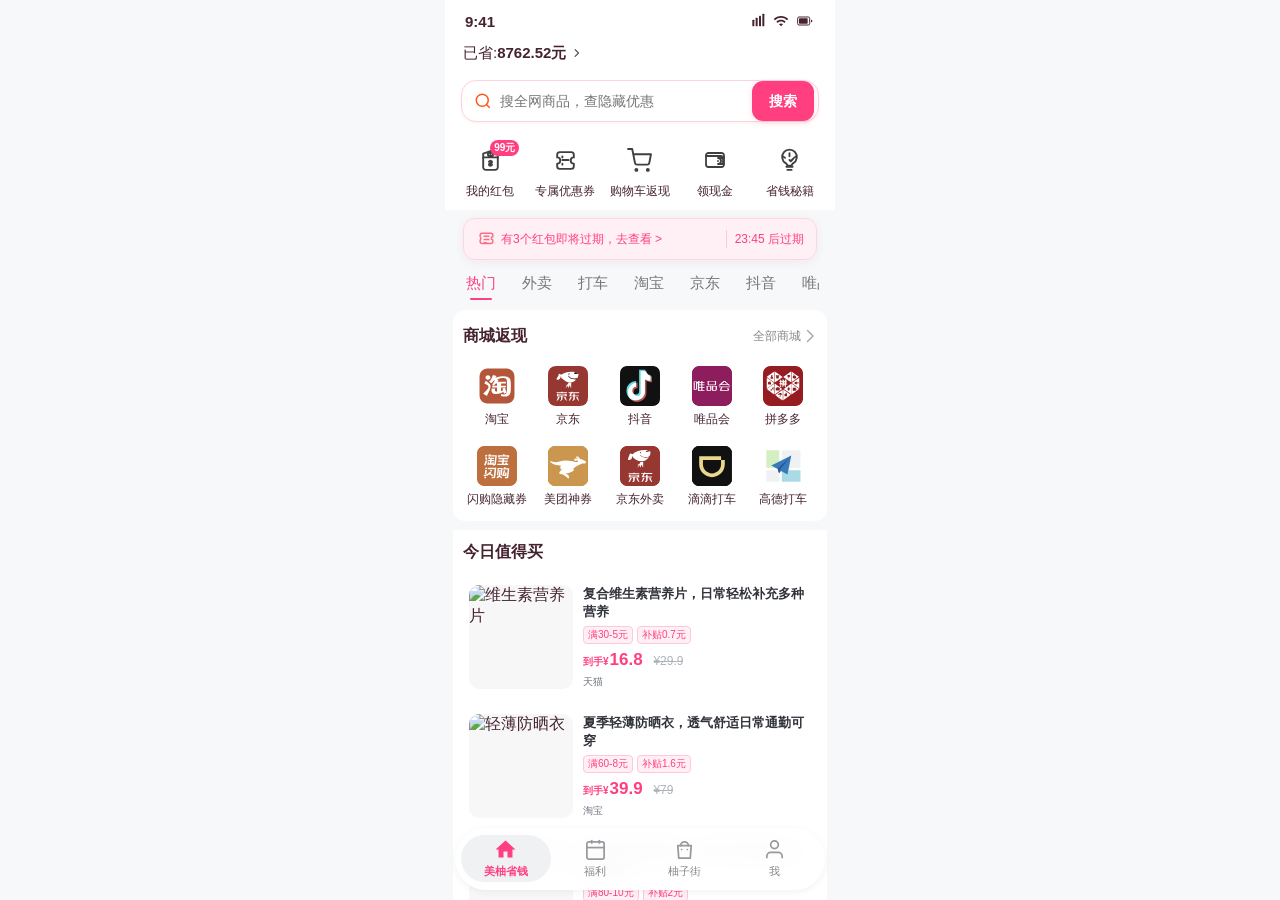
==== commit 0fe957c2: "feat: refine savings prototype flows" ====
--- a/index.html
+++ b/index.html
@@ -743,7 +743,7 @@
   </div>
 </div>
 
-<div id="page-product-detail" class="tab-page product-detail-page" aria-label="商品详情">
+<div id="page-product-detail" class="tab-page product-detail-page" aria-label="商城详情">
   <div class="product-detail-content">
     <header class="product-detail-header">
       <div id="productDetailCarousel" class="product-detail-carousel" aria-label="商品图片轮播">
@@ -785,13 +785,19 @@
       <p class="product-saving-tip"><svg viewBox="0 0 1024 1024" aria-hidden="true"><path d="M766.848 966.784H272.128c-112.256 0-203.392-91.008-203.392-203.392V268.672C68.736 156.288 159.872 65.28 272.128 65.28h494.72C879.232 65.28 970.24 156.288 970.24 268.672v494.72c0 112.256-91.008 203.392-203.392 203.392z" fill="#FFBC31"/><path d="M741.376 389.888c0-118.528-99.328-214.528-221.824-214.528-122.496 0-221.824 96-221.824 214.528 0 69.504 34.176 131.2 87.168 170.368 42.88 31.744 67.84 82.048 67.84 135.296 0 12.16 9.856 22.016 22.016 22.016h89.6c12.16 0 22.016-9.856 22.016-22.016 0-53.248 24.96-103.68 67.84-135.296 52.992-39.168 87.168-100.864 87.168-170.368zM577.792 765.568h-116.608c-8.576 0-15.488-6.912-15.488-15.488 0-8.576 6.912-15.488 15.488-15.488h116.608c8.576 0 15.488 6.912 15.488 15.488 0 8.576-6.912 15.488-15.488 15.488z" fill="#FFFFFF"/><path d="M608 434.688H431.104c-8.576 0-15.488 6.912-15.488 15.488 0 8.576 6.912 15.488 15.488 15.488h72.96v192.384c0 8.576 6.912 15.488 15.488 15.488 8.576 0 15.488-6.912 15.488-15.488V465.664h72.96c8.576 0 15.488-6.912 15.488-15.488 0-8.576-6.912-15.488-15.488-15.488z" fill="#FFBC31"/><path d="M563.584 813.568h-88.192c-8.576 0-15.488-6.912-15.488-15.488 0-8.576 6.912-15.488 15.488-15.488h88.192c8.576 0 15.488 6.912 15.488 15.488 0 8.576-6.912 15.488-15.488 15.488zM545.664 856.704h-52.224c-8.576 0-15.488-6.912-15.488-15.488 0-8.576 6.912-15.488 15.488-15.488h52.224c8.576 0 15.488 6.912 15.488 15.488 0 8.448-6.912 15.488-15.488 15.488z" fill="#FFFFFF"/></svg><span>省钱技巧：先领专享礼金，再领优惠，叠加更省钱</span></p>
 
       <section class="product-offers" aria-label="优惠信息">
-        <div class="product-offers-heading"><strong>找到8个隐藏优惠</strong><span>优惠总价值：800元</span></div>
+        <div class="product-offers-heading">
+          <strong>找到8个隐藏优惠</strong>
+          <button id="productCouponTipsTrigger" class="product-coupon-tips-trigger" type="button" aria-haspopup="dialog" aria-controls="productCouponTipsPage">
+            <span>领券技巧</span>
+            <svg viewBox="0 0 24 24" fill="none" stroke="currentColor" stroke-width="1.9" stroke-linecap="round" stroke-linejoin="round" aria-hidden="true"><path d="m9 18 6-6-6-6"/></svg>
+          </button>
+        </div>
         <div class="product-coupon-shell">
           <div class="product-coupon-group" aria-label="当前可领取的优惠券">
-            <div class="product-coupon-row product-coupon-row-required"><i class="product-coupon-badge">必领</i><strong class="product-coupon-discount"><span><i>¥</i>7</span><small>满9元可用</small></strong><span><b>商品券</b><small class="product-coupon-required-copy">在商品详情页中领取<br>数量：10张</small></span></div>
+            <div class="product-coupon-row product-coupon-row-required"><i class="product-coupon-badge">必领</i><strong class="product-coupon-discount"><span><i>¥</i>7</span><small>满9元可用</small></strong><span><b>商品券</b><small class="product-coupon-required-copy">在商城详情页中领取<br>数量：10张</small></span></div>
             <div class="product-coupon-row"><strong class="product-coupon-discount"><span><i>¥</i>5</span><small>满39可用</small></strong><span><b>店铺关注券</b><small>关注店铺后领取</small></span></div>
-            <div class="product-coupon-row"><strong class="product-coupon-discount"><span><i>¥</i>2</span><small>无使用门槛</small></strong><span><b>店铺券</b><small>在商品详情页中领取<br>数量：5张</small></span></div>
-            <div class="product-coupon-row"><strong>15%</strong><span><b>政府补贴</b><small>是否可使用以实际页面为准</small></span></div>
+            <div class="product-coupon-row"><strong class="product-coupon-discount"><span><i>¥</i>2</span><small>无使用门槛</small></strong><span><b>店铺券</b><small>在商城详情页中领取<br>数量：5张</small></span></div>
+            <div class="product-coupon-row"><strong class="product-coupon-discount"><span><i>¥</i>120</span><small>满120可用</small></strong><span><b>超市加补购物券</b><small>部分用户可领，在商城详情页中领取</small></span></div>
           </div>
           <div id="productMoreCouponsList" class="product-more-coupons-list" hidden>
             <div class="product-coupon-row"><strong class="product-coupon-discount"><span><i>¥</i>5</span><small>无使用门槛</small></strong><span><b>超市加补购物券</b><small>部分用户可领，面额以实际领取为准</small></span></div>
@@ -837,16 +843,16 @@
   </header>
   <main class="product-offer-rules-content">
     <section>
-      <h2>优惠领取</h2>
-      <p>点击“去抢券”后，将前往商品详情页查看并领取对应优惠。页面展示的优惠券可按实际情况领取和使用。</p>
+      <h2>领取方法</h2>
+      <p>点击“去抢券”，将前往商城详情页查看并领取对应优惠。</p>
+      <p class="product-offer-rules-note">由于活动变动、活动到期或优惠券到期等情况，可能出现优惠券无法领取的情况；优惠券以商城详情页实际可领取为准。</p>
     </section>
     <section>
-      <h2>金额与资格</h2>
-      <p>商家可能临时调整优惠金额、使用门槛或领取资格；部分优惠仅对符合条件的用户开放，具体以商品详情页展示为准。</p>
-    </section>
-    <section>
-      <h2>参与活动</h2>
-      <p>商品参与的活动及具体优惠，以商品详情页和结算页实际展示为准。</p>
+      <h2>领取资格</h2>
+      <ol class="product-offer-rules-list">
+        <li>从“美柚省钱”跳转到商城领取优惠券时，点击商城详情页面的优惠领取相关按钮，即有机会领取购物优惠。<br>不同优惠活动的按钮名称可能有所不同，如“去领取”“去抵扣”“入会领”“关注领”等。<br>成功领取后，购买商品时可按照商城的相关优惠使用规则享受优惠。</li>
+        <li>不同隐藏优惠活动可领取的优惠类型、领取规则可能有所不同，包括领取次数限制、领取条件等。具体以点击商城对应页面优惠领取按钮后，或跳转至相应优惠活动页面后，系统提示的优惠领取情况及领取到的优惠类型、金额为准。<br>美柚省钱并非各优惠活动主办方，具体主办方请以活动相关说明或权益规则为准。</li>
+      </ol>
     </section>
   </main>
 </section>
@@ -865,6 +871,48 @@
     </div>
   </section>
 </div>
+
+<section id="productCouponTipsPage" class="product-coupon-tips-page" role="dialog" aria-modal="true" aria-labelledby="productCouponTipsTitle" hidden>
+  <header class="product-coupon-tips-header">
+    <button id="productCouponTipsBack" type="button" aria-label="返回商城详情">
+      <svg viewBox="0 0 24 24" fill="none" stroke="currentColor" stroke-width="1.9" stroke-linecap="round" stroke-linejoin="round" aria-hidden="true"><path d="m15 18-6-6 6-6"/></svg>
+    </button>
+    <h1 id="productCouponTipsTitle">优惠领取技巧</h1>
+  </header>
+  <main class="product-coupon-tips-content">
+    <ol class="product-coupon-tips-steps">
+      <li class="product-coupon-tips-step-entry">
+        <i>1</i>
+        <div>
+          <strong>点击“去抢券”</strong>
+          <span>商品券、店铺券、加补券等，从“美柚省钱”跳转后，可在商城详情页面的“可再享”栏中找到优惠券。</span>
+          <div class="product-coupon-tips-images">
+            <img src="src/assets/coupon-tips-entry.png" alt="商城详情页的可再享栏示意">
+            <img src="src/assets/coupon-tips-more-offers.png" alt="商城详情页更多优惠示意">
+          </div>
+        </div>
+      </li>
+      <li class="product-coupon-tips-step-claim">
+        <i>2</i>
+        <div>
+          <strong>点击领取优惠</strong>
+          <span>由于活动会变动、限时或优惠到期等情况，具体优惠券以实际详情展示为准。</span>
+          <img src="src/assets/coupon-tips-claim.png" alt="商城详情页领取优惠券示意">
+        </div>
+      </li>
+      <li><i>3</i><div><strong>领券后再下单</strong><span>下单时系统会按规则自动抵扣；部分相同类型的优惠券如存在多张，可手动选择优惠券。</span></div></li>
+    </ol>
+    <section class="product-coupon-tips-store-coupons" aria-labelledby="storeCouponTipsTitle">
+      <h2 id="storeCouponTipsTitle">店铺隐藏券领取</h2>
+      <p class="product-coupon-tips-store-intro">通过美柚省钱发现的店铺关注券、店铺专属券及店铺会员券，可按以下方式尝试领取。</p>
+      <ol>
+        <li>店铺关注券、店铺粉丝券：进入店铺页面并关注，即有机会领取专属优惠券。实际可领取的优惠以商城页面展示为准。</li>
+        <li>店铺会员券：进入店铺页面并开通店铺会员，即有机会领取会员专属优惠券。实际可领取的优惠以商城页面展示为准。</li>
+      </ol>
+    </section>
+    <p class="product-coupon-tips-note">不同商品的优惠入口位置可能略有不同，以页面展示为准。</p>
+  </main>
+</section>
 
 <div class="bottom-nav" id="bottomNav">
   <div class="nav-tab active" data-page="page-home">
--- a/src/styles/components/global-header-actions.css
+++ b/src/styles/components/global-header-actions.css
@@ -6,6 +6,9 @@
 .global-order-badge { position:absolute; top:-7px; right:-9px; display:flex; min-width:18px; height:18px; align-items:center; justify-content:center; padding:0 4px; border:2px solid #fff; border-radius:10px; background:var(--my-brand-red,#ff4d88); color:#fff; font-size:10px; font-weight:600; line-height:14px; white-space:nowrap; }
 .global-message-badge { position:absolute; top:-3px; right:-5px; display:block; width:8px; min-width:8px; height:8px; border:1.5px solid #fff; border-radius:50%; background:var(--my-brand-red,#ff4d88); }
 
+/* 首页上滑后，快捷入口与紧凑搜索栏共用 30-77px 工具栏。 */
+body.home-scroll-active > .global-header-actions { top:30px; z-index:1201; }
+
 /* 柚子街中的组件位置属于组件自身，页面模块不覆盖组件基础样式。 */
 body.mall-active > .global-header-actions .global-header-action[aria-label="消息"] { display:none; }
 body.mall-active:not(.mall-scroll-active) > .global-header-actions { top:38px; }
--- a/src/styles/modules/home.css
+++ b/src/styles/modules/home.css
@@ -3,10 +3,31 @@
 body.home-active { overflow:hidden; }
 body.home-active > .status-bar,
 body.home-active > .header,
-body.home-active > .search-bar { position:fixed; left:50%; width:min(390px,100%); transform:translateX(-50%); z-index:100; }
-body.home-active > .status-bar { top:0; }
-body.home-active > .header { top:30px; }
-body.home-active > .search-bar { top:77px; height:60px; }
+body.home-active > .search-bar { position:fixed !important; left:50%; width:min(390px,100%); transform:translateX(-50%); }
+body.home-active > .status-bar {
+  top:0;
+  z-index:1200;
+  height:30px;
+  min-height:30px;
+  box-sizing:border-box;
+  padding:12px 20px 0;
+  background:#fff;
+  isolation:isolate;
+}
+body.home-active > .header {
+  top:30px;
+  z-index:1198;
+  box-sizing:border-box;
+  height:47px;
+  min-height:47px;
+}
+body.home-active > .search-bar {
+  top:77px;
+  z-index:1199;
+  box-sizing:border-box;
+  height:60px;
+  padding:3px 16px 9px;
+}
 body.home-active > #page-home { position:fixed; top:137px; right:auto; bottom:0; left:50%; width:min(390px,100%); margin:0; transform:translateX(-50%) !important; z-index:0; overflow:hidden; }
 
 /* .tab-page.active 的入场动画会写入 transform，不能覆盖首页固定滚动层的居中定位。 */
@@ -15,7 +36,7 @@
 #page-home ~ .bottom-nav { box-shadow:0 -2px 10px rgba(30,35,45,.05); }
 body:not(.life-active) > .search-bar { padding:0 16px 12px; }
 body:not(.life-active):not(.mall-active) > .search-bar { padding-top:3px; }
-body.home-active > .search-bar .search-inner { min-height:48px; padding:8px 12px; border:1px solid #ededee; }
+body.home-active > .search-bar .search-inner { box-sizing:border-box; height:48px; min-height:48px; padding:8px 12px; border:1px solid #ededee; }
 body:not(.life-active) > .search-bar .search-btn { padding:8px 17px; }
 #page-home .quick-nav { margin:8px 8px 0; border-radius:12px; padding:12px 8px 10px; box-shadow:0 1px 3px rgba(30,35,45,.04); }
 #page-home .quick-nav-grid { display:grid; grid-template-columns:repeat(5, minmax(0, 1fr)); gap:0; padding:0; }
@@ -71,18 +92,25 @@
 }
 
 body.home-scroll-active > .status-bar {
-  position:fixed;
+  position:fixed !important;
   top:0;
-  z-index:101;
+  z-index:1200;
+  height:30px;
   min-height:30px;
-  background:#fff;
+  box-sizing:border-box;
+  padding:12px 20px 0;
+  background:#fff;
+  isolation:isolate;
 }
 
 body.home-scroll-active > .header {
   position:fixed;
   top:30px;
-  z-index:101;
+  z-index:1198;
+  box-sizing:border-box;
+  height:47px;
   min-height:47px;
+  padding:0;
   background:#fff;
   box-shadow:none;
 }
@@ -95,7 +123,8 @@
   left:max(16px,calc(50% - 195px + 16px));
   width:min(272px,calc(100% - 118px));
   transform:none;
-  z-index:102;
+  z-index:1199;
+  box-sizing:border-box;
   height:34px;
   margin:0;
   padding:0 !important;
--- a/src/styles/modules/subsidy.css
+++ b/src/styles/modules/subsidy.css
@@ -1,10 +1,42 @@
 #page-butie { background:#f4f5f7; }
 #page-butie > .content { padding:0 0 88px; }
-body.butie-active { width:auto; max-width:390px; margin:0 auto; }
+body.butie-active { width:auto; max-width:390px; margin:0 auto; overflow:hidden; }
 body.butie-active > .bottom-nav { width:min(370px, calc(100% - 20px)); max-width:370px; left:50%; transform:translateX(-50%); }
-body.butie-active > .status-bar { background:#fff8f2; }
+body.butie-active > .status-bar {
+  position:fixed !important;
+  top:0;
+  left:50%;
+  z-index:1200;
+  width:min(390px,100%);
+  height:30px;
+  min-height:30px;
+  box-sizing:border-box;
+  padding:12px 20px 0;
+  transform:translateX(-50%);
+  background:#fff8f2;
+  isolation:isolate;
+}
 body.butie-active > .header,
 body.butie-active > .search-bar { display:none; }
+body.butie-active > #page-butie {
+  position:fixed;
+  top:30px;
+  right:auto;
+  bottom:0;
+  left:50%;
+  z-index:0;
+  width:min(390px,100%);
+  margin:0;
+  overflow:hidden;
+  transform:translateX(-50%) !important;
+}
+body.butie-active > #page-butie.active { animation:none; }
+body.butie-active > #page-butie > .content {
+  height:100%;
+  overflow-y:auto;
+  overscroll-behavior:contain;
+  -webkit-overflow-scrolling:touch;
+}
 .subsidy-page { min-height:100vh; padding:0 0 12px; background:#f4f5f7; }
 .subsidy-hero { position:relative; min-height:145px; margin-top:0; overflow:hidden; padding:7px 18px 6px; border-radius:0; color:#654b43; background:linear-gradient(180deg,#fff8f2 0%,#fbe9df 16%,#f6d1c3 30%,#edb39f 46%,#e79a82 76%,#df8c78 100%); }
 .subsidy-hero::after { content:"YUMMY"; position:absolute; top:14px; right:-4px; color:rgba(255,255,255,.08); font-size:62px; font-weight:900; letter-spacing:3px; transform:rotate(3deg); }
--- a/src/styles/modules/theme.css
+++ b/src/styles/modules/theme.css
@@ -1153,11 +1153,11 @@
   margin-top:4px;
 }
 
-/* 首页导航吸顶时使用通栏白色承载层。 */
+/* 首页导航吸顶时保持在原型容器内，避免宽屏预览出现横向坐标偏移。 */
 body.home-scroll-active #page-home .category-tabs {
-  width:100vw !important;
-  margin-left:calc(50% - 50vw) !important;
-  margin-right:calc(50% - 50vw) !important;
+  width:100% !important;
+  margin-left:0 !important;
+  margin-right:0 !important;
   background:rgba(255,255,255,.9) !important;
   -webkit-backdrop-filter:saturate(120%) blur(10px);
   backdrop-filter:saturate(120%) blur(10px);
--- a/src/styles/modules/product-detail.css
+++ b/src/styles/modules/product-detail.css
@@ -35,6 +35,10 @@
 .product-offers-heading > span { flex:1; overflow:hidden; color:#b8998d; font-size:11px; line-height:18px; text-align:right; text-overflow:ellipsis; }
 .product-offers-heading b { color:#ff4d88; font-weight:600; }
 .product-offers-heading b span { color:inherit; }
+.product-coupon-tips-trigger { min-height:28px; display:flex; align-items:center; gap:1px; margin:-3px 0 -3px auto; padding:4px 0 4px 9px; border:0; background:transparent; color:#b8998d; font-size:11px; line-height:16px; white-space:nowrap; }
+.product-coupon-tips-trigger svg { width:13px; height:13px; }
+.product-coupon-tips-trigger:active { color:#df6a48; }
+.product-coupon-tips-trigger:focus-visible { outline:2px solid #ead4c9; outline-offset:2px; }
 .product-offers-notice { position:relative; width:100%; min-height:26px; display:flex; align-items:center; gap:3px; margin:9px 0 0; padding:5px 9px 5px 14px; border:0; border-radius:7px; background:#fffaf7; color:#b7b1b3; font-size:10px; line-height:14px; text-align:left; }
 .product-offers-notice::before { position:absolute; top:-3px; left:12px; width:7px; height:7px; background:#fffaf7; content:""; transform:rotate(45deg); }
 .product-offers-notice > span { min-width:0; flex:1; overflow:hidden; text-overflow:ellipsis; white-space:nowrap; }
@@ -125,6 +129,10 @@
 .product-offer-rules-content section:first-child { margin-top:0; }
 .product-offer-rules-content h2 { color:#40363b; font-size:15px; font-weight:600; line-height:22px; }
 .product-offer-rules-content p { margin-top:7px; color:#777078; font-size:13px; line-height:20px; }
+.product-offer-rules-content .product-offer-rules-note { margin-top:10px; padding:9px 10px; border-radius:7px; background:#fff8f8; color:#9b9298; font-size:12px; line-height:19px; }
+.product-offer-rules-list { display:grid; gap:10px; margin-top:8px; padding:0; list-style:none; counter-reset:offer-rule; }
+.product-offer-rules-list li { position:relative; padding-left:22px; color:#777078; font-size:13px; line-height:20px; counter-increment:offer-rule; }
+.product-offer-rules-list li::before { position:absolute; top:2px; left:0; width:16px; height:16px; display:flex; align-items:center; justify-content:center; border-radius:50%; background:#fff0f5; color:#ff4d88; content:counter(offer-rule); font-size:10px; font-weight:700; line-height:16px; }
 .product-offer-rules-header button:active { background:#f7f5f6; }
 .product-offer-rules-header button:focus-visible { outline:2px solid #ff8dab; outline-offset:-2px; }
 
@@ -147,4 +155,32 @@
 .product-rebate-breakdown p { grid-column:1 / -1; margin-top:10px; padding:8px 10px; border-radius:7px; background:#fff0f5; color:#777078; font-size:11px; line-height:16px; text-align:left; }
 .product-rebate-breakdown p b { color:#ff4d88; font-size:11px; font-weight:600; }
 @keyframes product-rebate-sheet-in { from { transform:translateY(100%); } to { transform:translateY(0); } }
+.product-coupon-tips-page[hidden] { display:none; }
+.product-coupon-tips-page { position:fixed; inset:0; z-index:410; width:min(390px,100%); min-height:100vh; margin:auto; overflow:auto; background:#f5f5f7; color:#302c30; }
+.product-coupon-tips-header { position:sticky; top:0; z-index:1; height:52px; display:grid; grid-template-columns:44px 1fr 44px; align-items:center; border-bottom:1px solid rgba(48,44,48,.06); background:#fff; }
+.product-coupon-tips-header button { width:44px; height:44px; display:flex; align-items:center; justify-content:center; padding:0; border:0; background:transparent; color:#494249; }
+.product-coupon-tips-header button svg { width:22px; height:22px; }
+.product-coupon-tips-header h1 { grid-column:2; color:#302c30; font-size:17px; font-weight:600; line-height:24px; text-align:center; }
+.product-coupon-tips-content { padding:14px 12px calc(22px + env(safe-area-inset-bottom)); }
+.product-coupon-tips-steps { display:grid; gap:17px; margin:0; padding:15px 14px; border-radius:10px; background:#fff; }
+.product-coupon-tips-steps li { position:relative; min-height:40px; display:flex; align-items:flex-start; gap:11px; }
+.product-coupon-tips-steps li:not(:last-child)::after { position:absolute; top:29px; bottom:-17px; left:12px; border-left:1px solid #f2c6d3; content:""; }
+.product-coupon-tips-steps i { width:25px; height:25px; flex:0 0 25px; display:flex; align-items:center; justify-content:center; border-radius:50%; background:#fff0f5; color:#ff4d88; font-size:12px; font-style:normal; font-weight:700; line-height:16px; }
+.product-coupon-tips-steps div { display:flex; flex-direction:column; min-width:0; padding-top:1px; }
+.product-coupon-tips-steps strong { color:#40363b; font-size:13px; font-weight:600; line-height:18px; }
+.product-coupon-tips-steps span { margin-top:2px; color:#8d858b; font-size:11px; line-height:16px; }
+.product-coupon-tips-step-entry > div { width:calc(100% - 36px); }
+.product-coupon-tips-images { display:grid; gap:9px; margin-top:9px; }
+.product-coupon-tips-images img { display:block; width:100%; height:auto; border:1px solid #f0e8e9; border-radius:7px; background:#f7f7f7; }
+.product-coupon-tips-step-claim > div { width:calc(100% - 36px); }
+.product-coupon-tips-step-claim img { display:block; width:100%; height:auto; margin-top:9px; border:1px solid #f0e8e9; border-radius:7px; background:#f7f7f7; }
+.product-coupon-tips-store-coupons { margin-top:10px; padding:14px; border-radius:10px; background:#fff; }
+.product-coupon-tips-store-coupons h2 { color:#40363b; font-size:14px; font-weight:600; line-height:20px; }
+.product-coupon-tips-store-coupons .product-coupon-tips-store-intro { margin-top:8px; padding:8px 10px; border-left:3px solid #ff9ebc; background:#fff6f8; color:#766d73; font-size:11px; line-height:17px; }
+.product-coupon-tips-store-coupons ol { display:grid; gap:8px; margin:9px 0 0; padding:0; list-style:none; counter-reset:store-coupon-tip; }
+.product-coupon-tips-store-coupons li { position:relative; padding-left:22px; color:#8d858b; font-size:11px; line-height:17px; counter-increment:store-coupon-tip; }
+.product-coupon-tips-store-coupons li::before { position:absolute; top:1px; left:0; width:16px; height:16px; display:flex; align-items:center; justify-content:center; border-radius:50%; background:#fff0f5; color:#ff4d88; content:counter(store-coupon-tip); font-size:10px; font-weight:700; line-height:16px; }
+.product-coupon-tips-note { margin-top:10px; padding:10px 12px; border-radius:8px; background:#fff8f8; color:#a69b9f; font-size:11px; line-height:17px; }
+.product-coupon-tips-header button:active { background:#f7f5f6; }
+.product-coupon-tips-header button:focus-visible { outline:2px solid #ff8dab; outline-offset:-2px; }
 @media (prefers-reduced-motion:reduce) { .product-rebate-panel { animation:none; } .product-detail-hero-track { transition:none; } }
